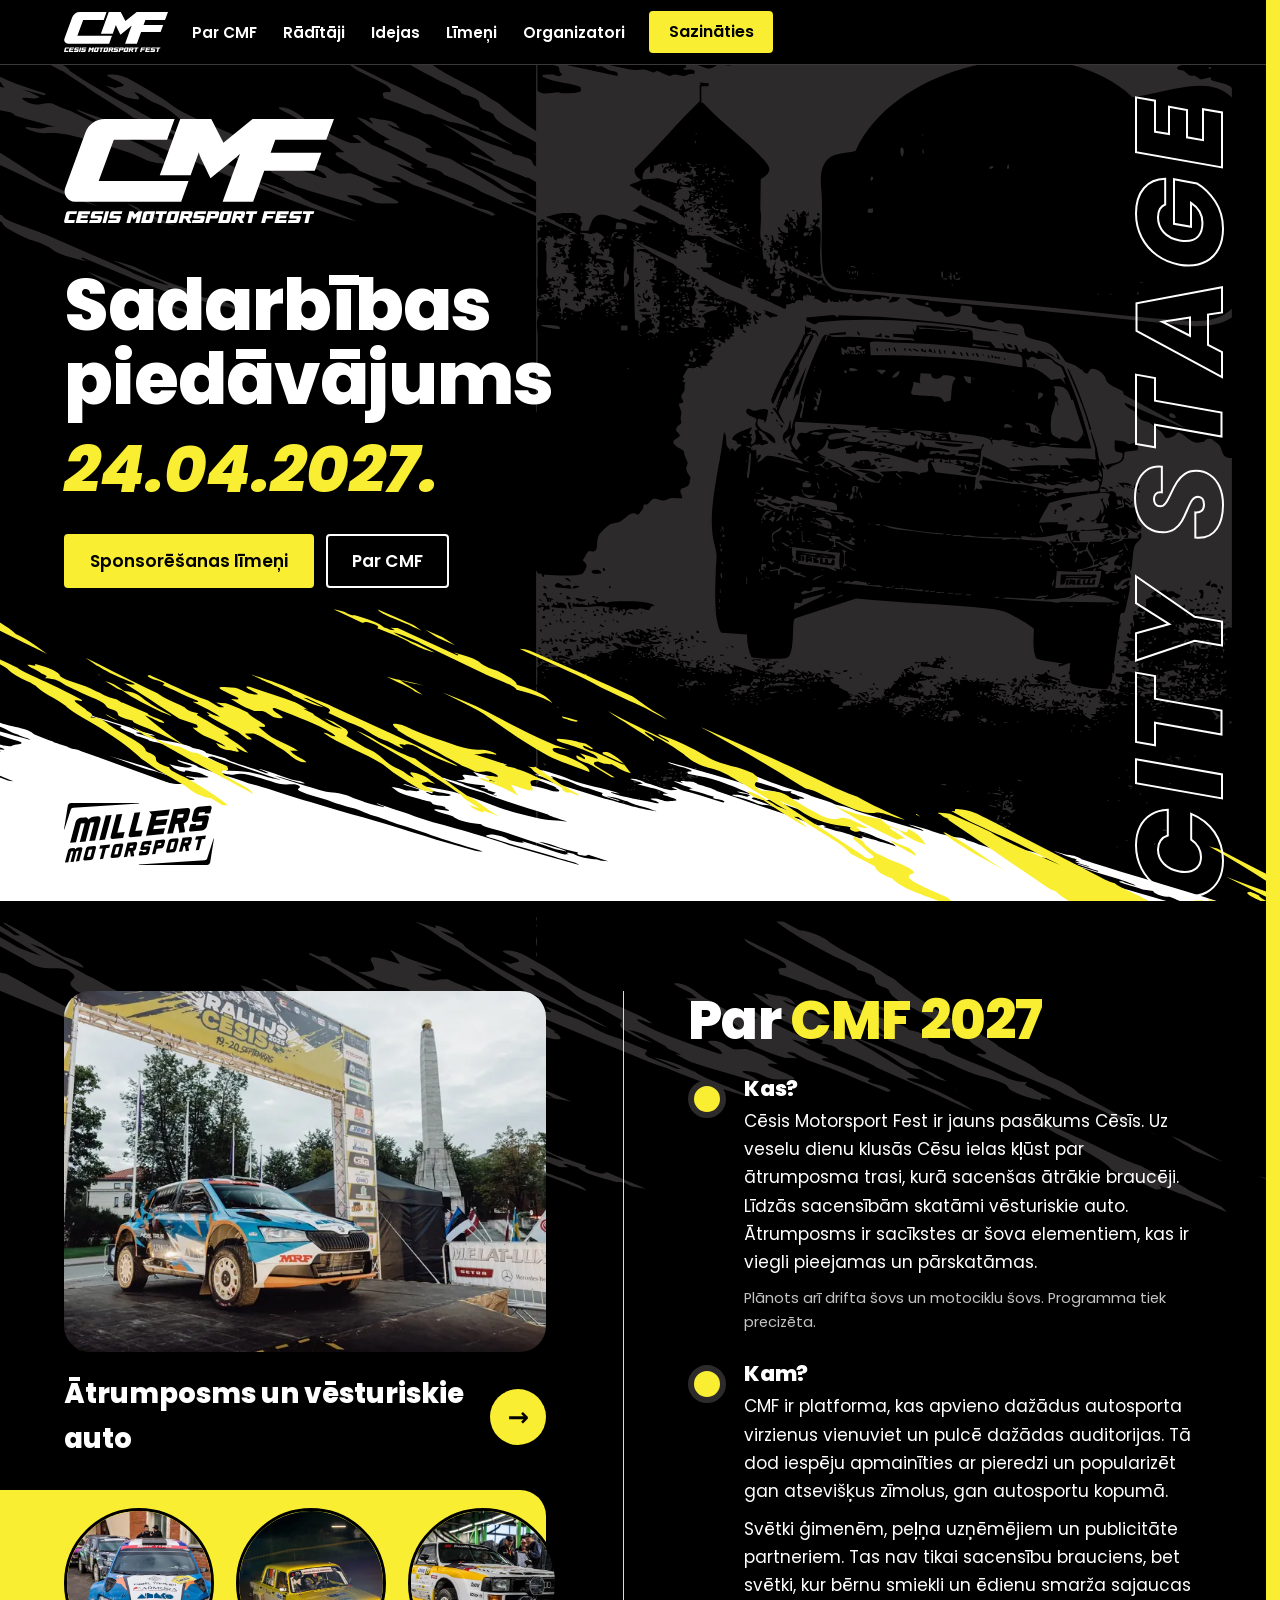
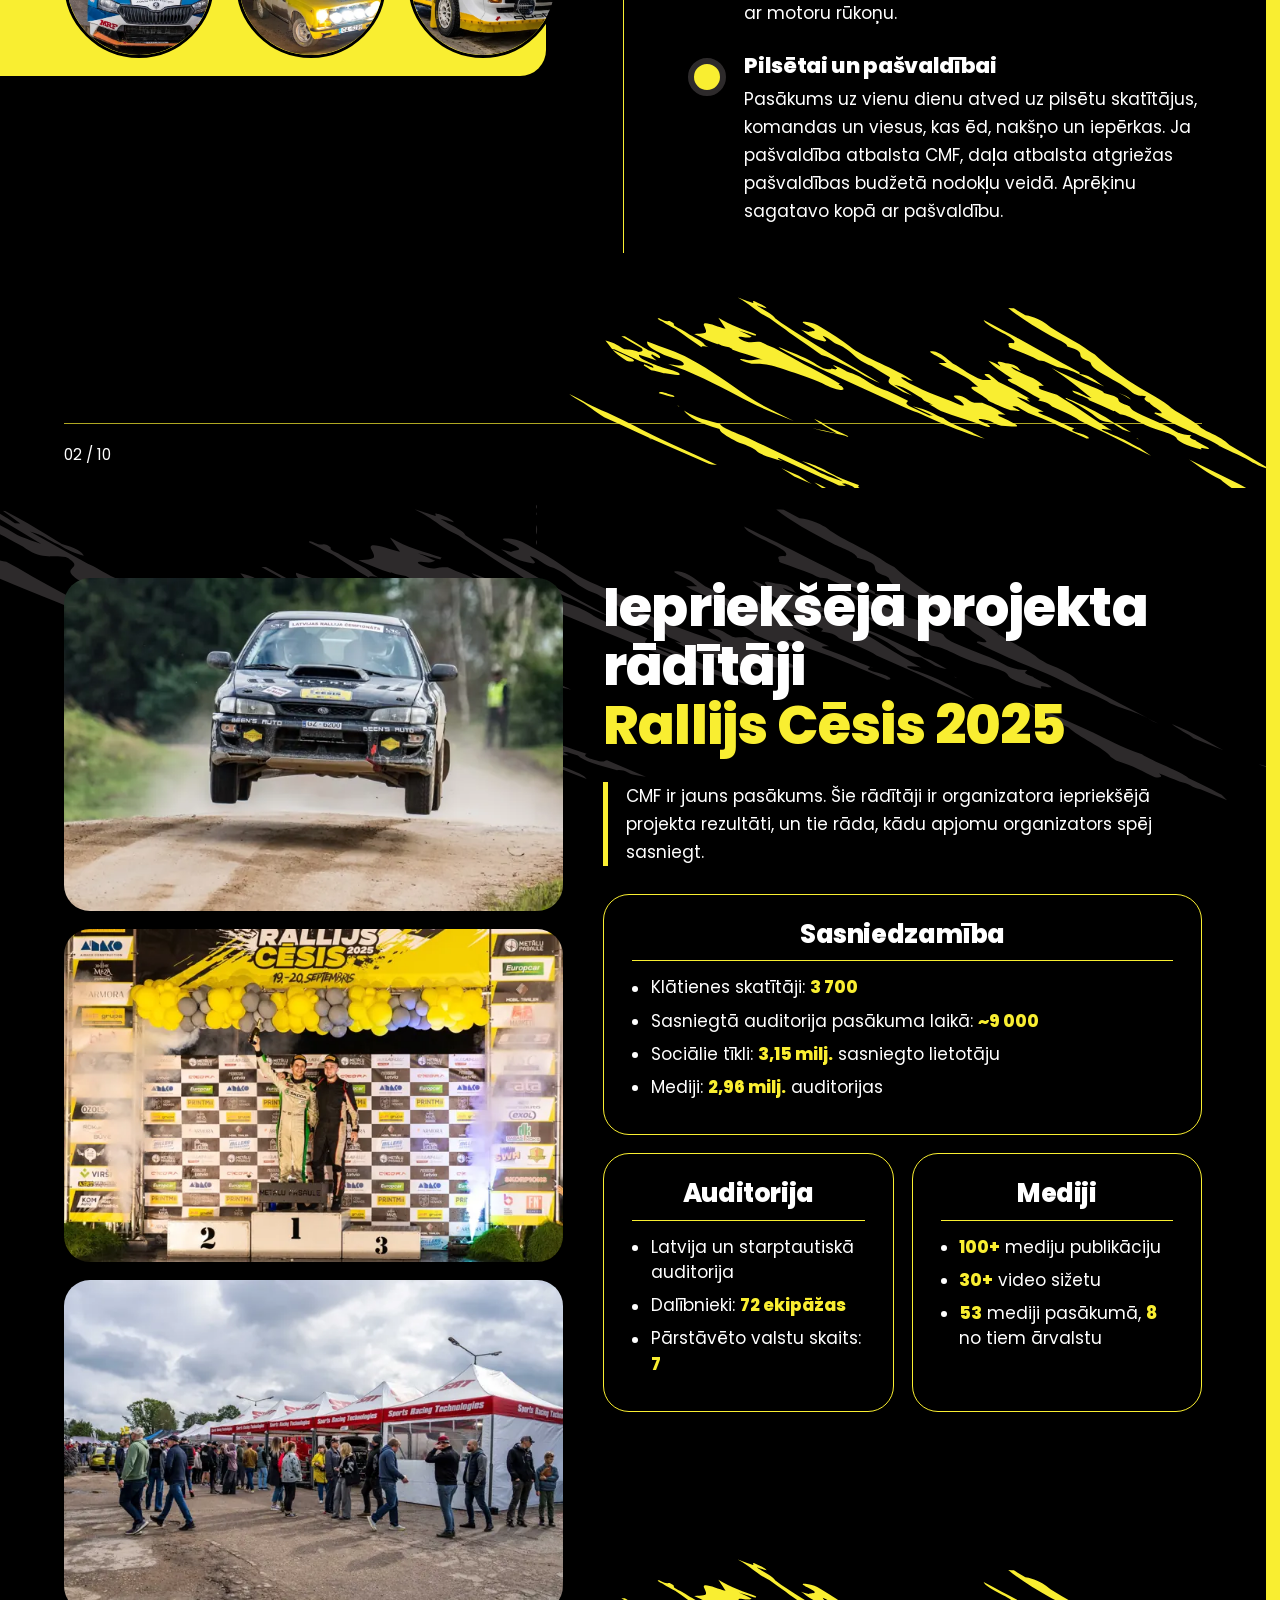
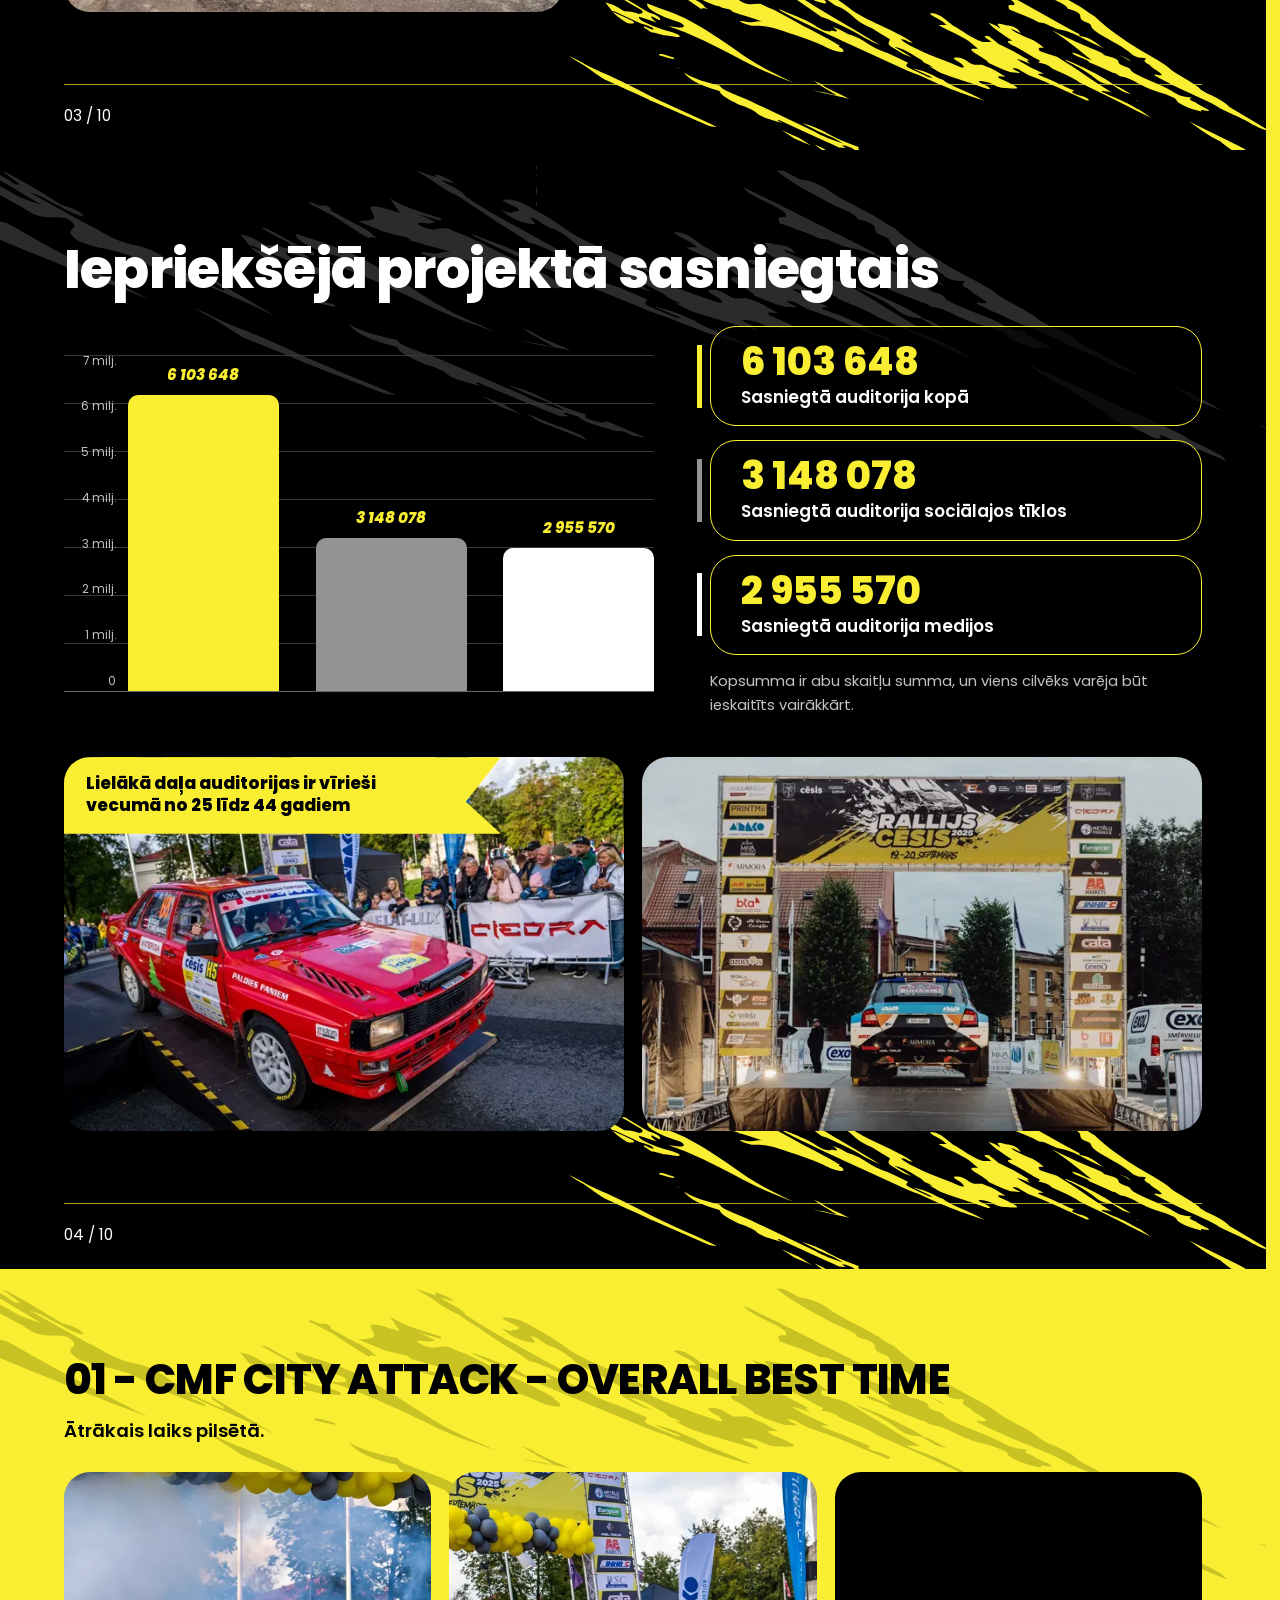
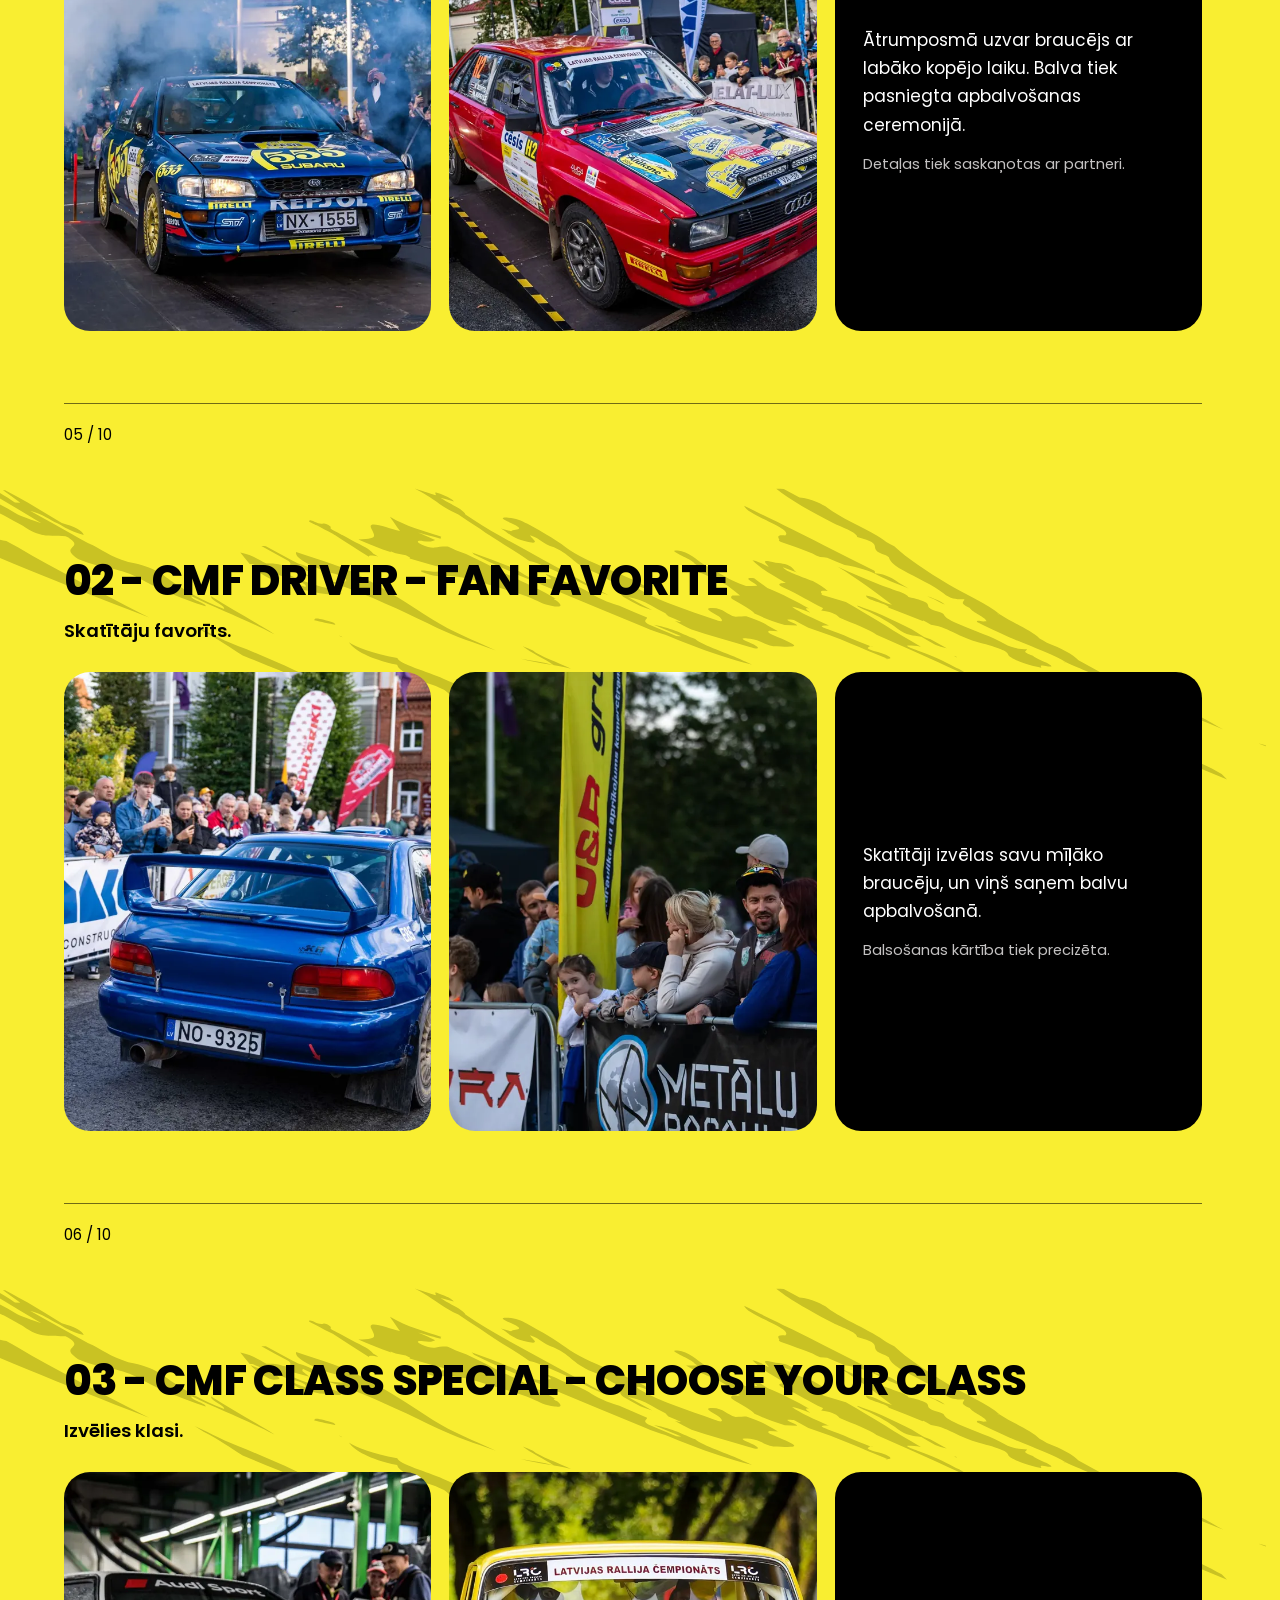
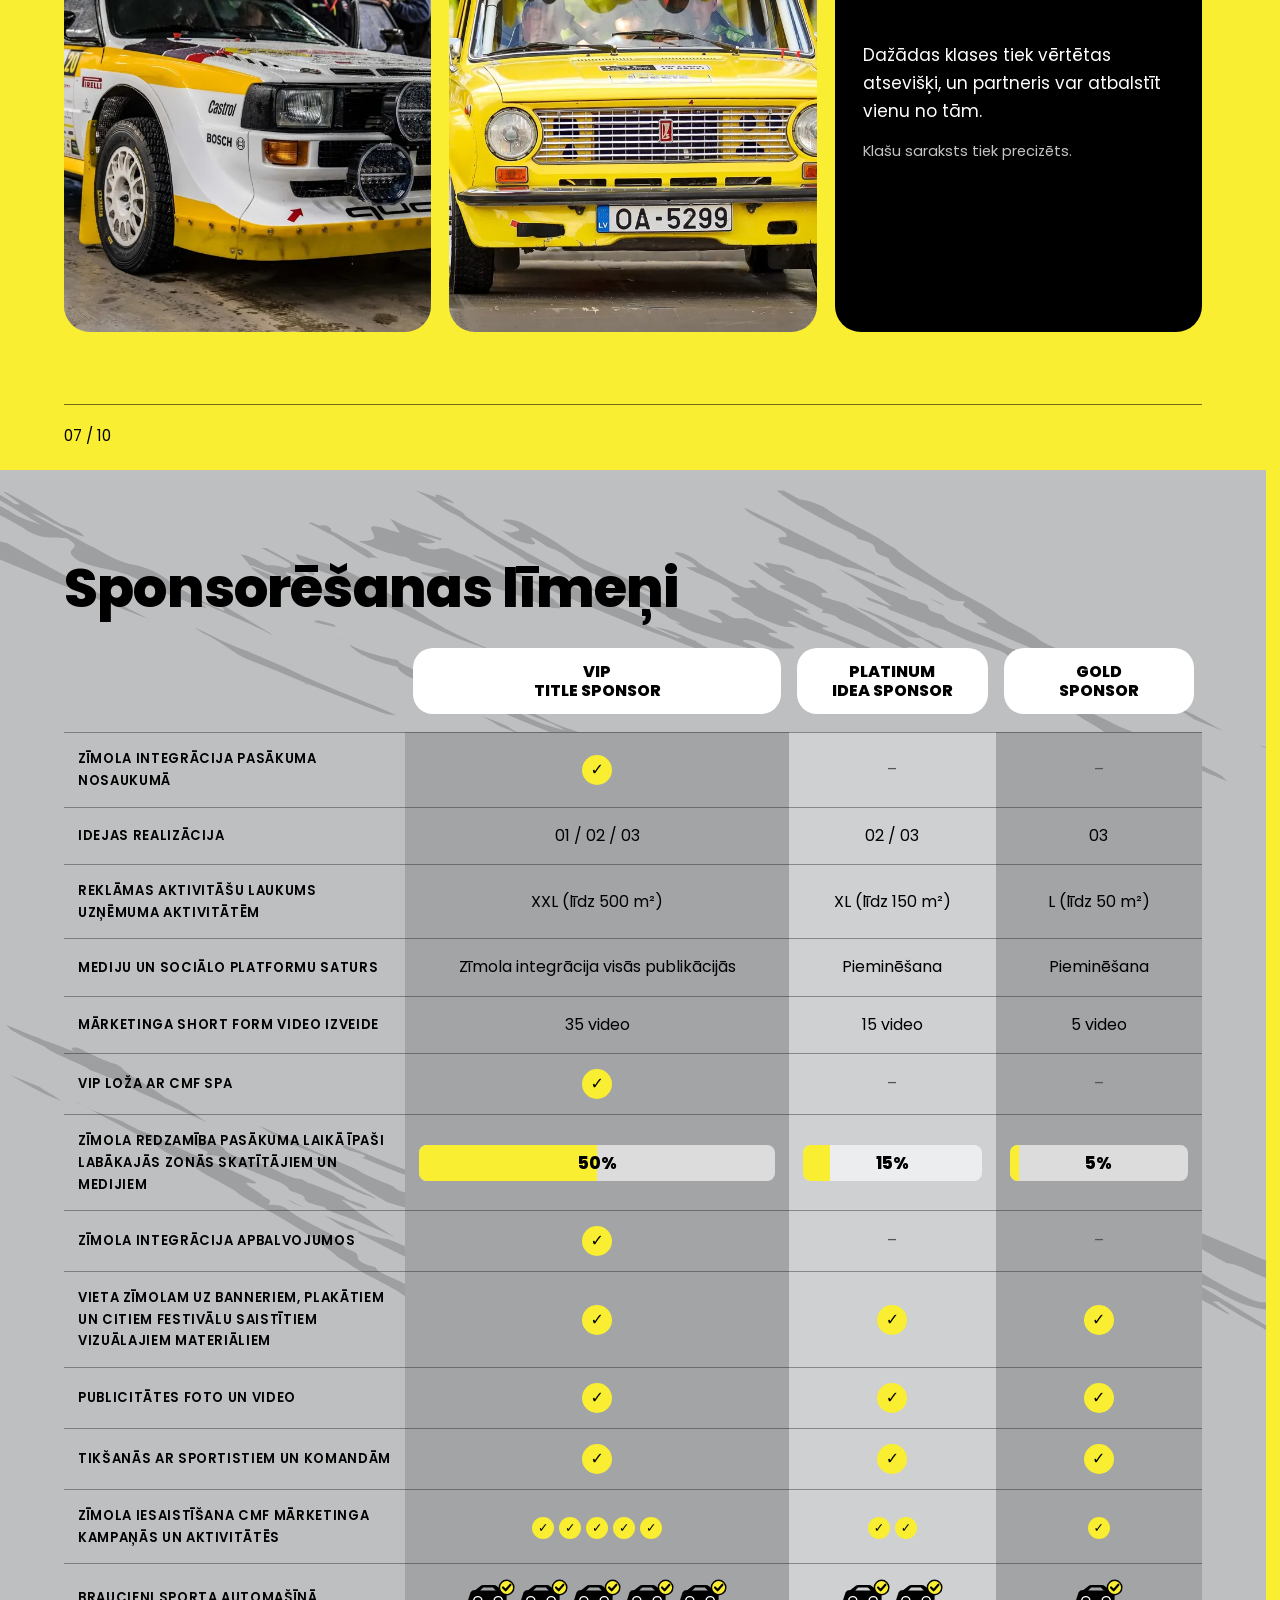
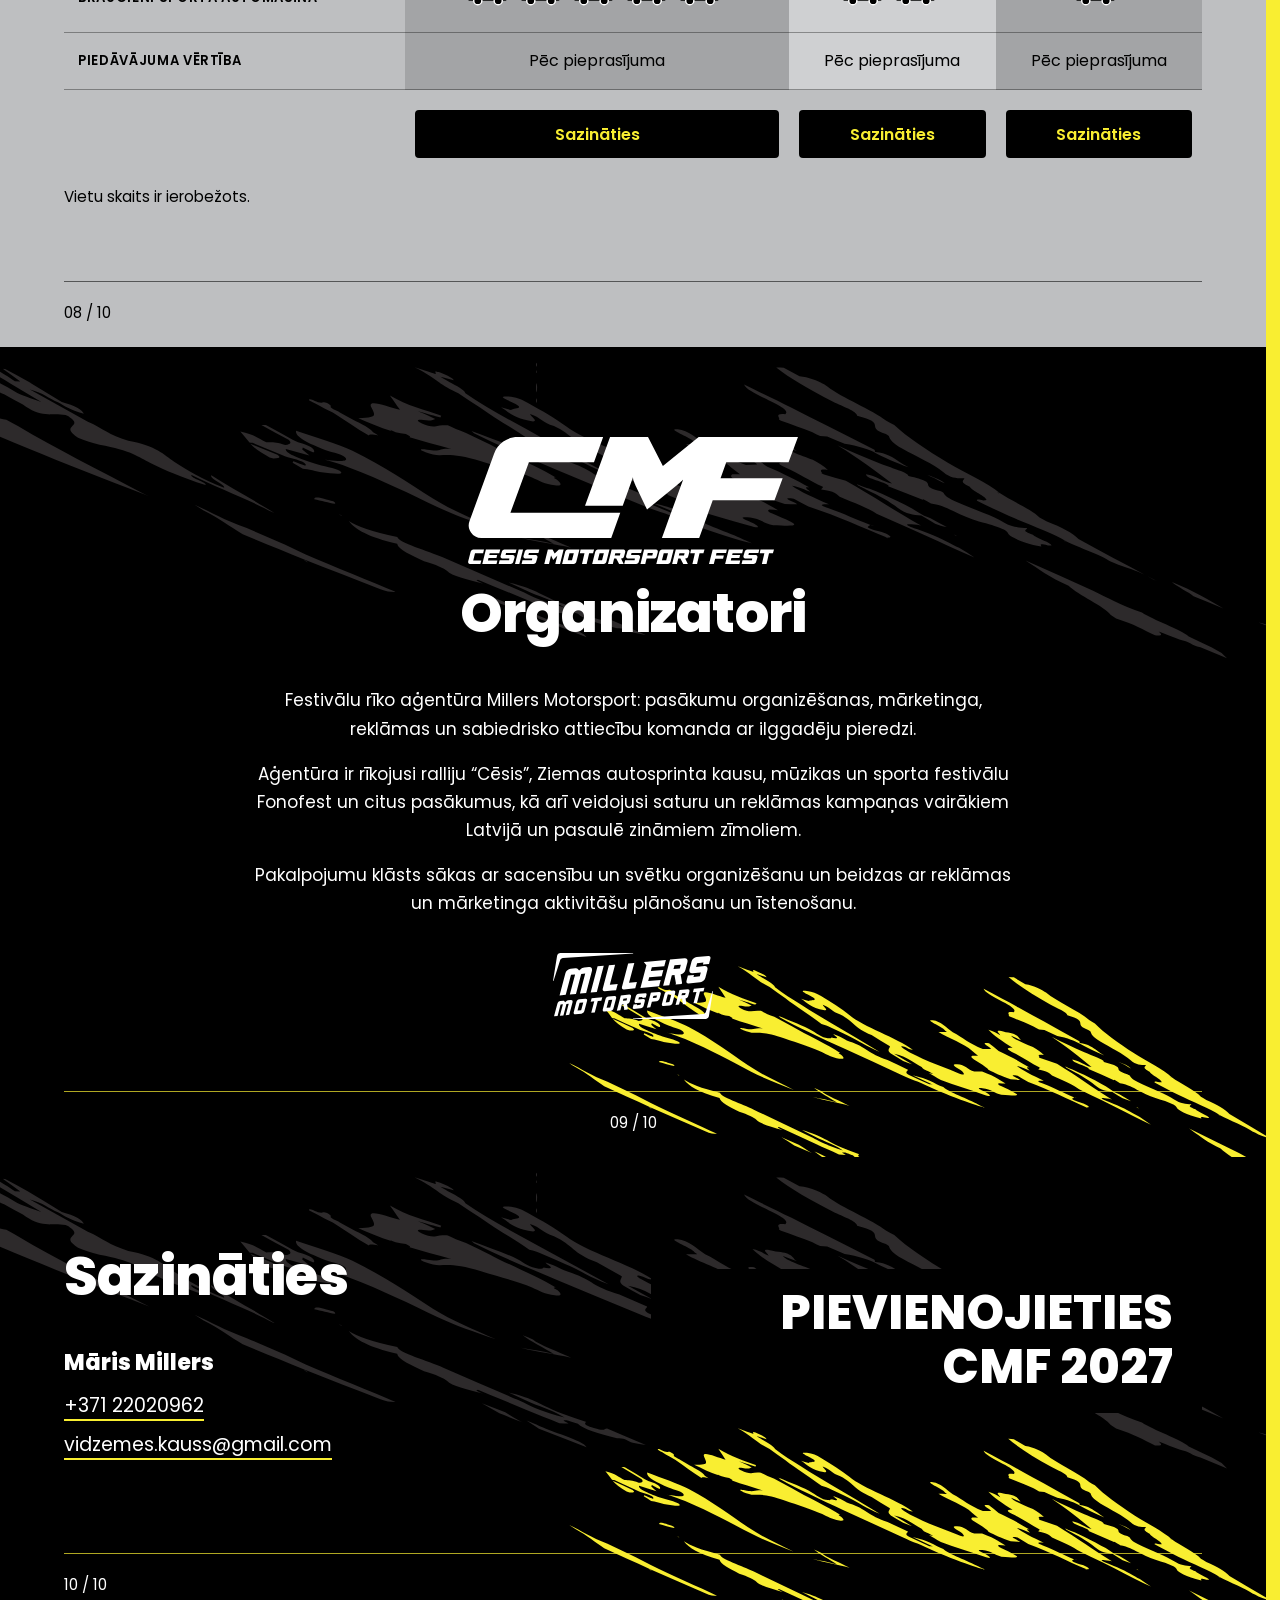
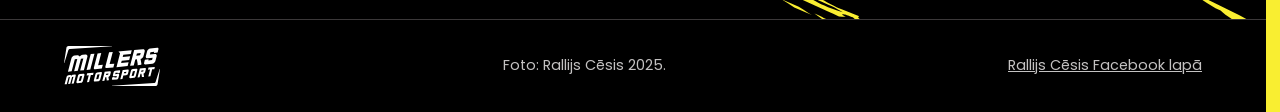
==== sponsori/index.html @ cd9c9c27 "Mobile: normal cover height, next-section arrows" ====
<!doctype html>
<html lang="lv">
<head>
<meta charset="utf-8">
<meta name="viewport" content="width=device-width,initial-scale=1">
<title>Cēsis Motorsport Fest: sadarbības piedāvājums</title>
<meta name="description" content="Cēsis Motorsport Fest ir jauns motorsporta pasākums Cēsu ielās 2027. gada 24. aprīlī. Sadarbības iespējas, idejas un sponsorēšanas līmeņi.">
<meta property="og:title" content="Cēsis Motorsport Fest: sadarbības piedāvājums">
<meta property="og:description" content="Jauns pilsētas ātrumposms Cēsīs, 24.04.2027.">
<meta property="og:image" content="img/og.jpg">
<meta property="og:locale" content="lv_LV">
<meta name="theme-color" content="#000000">
<link rel="icon" href="../assets/cmf-logo.svg" type="image/svg+xml">
<link rel="preload" href="../assets/fonts/poppins-800i.woff2" as="font" type="font/woff2" crossorigin>
<link rel="stylesheet" href="style.css">
</head>
<body>
<svg width="0" height="0" style="position:absolute" aria-hidden="true" focusable="false"><symbol id="car" viewBox="0 0 40 24"><path fill="currentColor" fill-rule="evenodd" d="M1 17 L3 11 Q4 9 7 9 L11 6 Q12 5 14 5 H22 Q24 5 25 6 L29 9 Q32 9 33 12 L33 17 Q33 18 32 18 H2 Q1 18 1 17 Z M13.5 7 H21.5 L24 9.5 H11 Z"/><circle cx="9" cy="18" r="3.4" fill="currentColor" stroke="#fff" stroke-width="1.2"/><circle cx="26" cy="18" r="3.4" fill="currentColor" stroke="#fff" stroke-width="1.2"/><circle cx="33" cy="7" r="6" fill="#F9EE31" stroke="#000" stroke-width="1.2"/><path d="M30 7 l2.2 2.3 l4-4.6" fill="none" stroke="#000" stroke-width="1.8" stroke-linecap="round" stroke-linejoin="round"/></symbol></svg>
<a class="skip" href="#saturs">Uz saturu</a>

<header class="nav">
  <div class="nav-in">
    <a href="#" aria-label="Cēsis Motorsport Fest, uz sākumu"><img class="logo" src="../assets/cmf-logo.svg" width="104" height="40" alt="CMF Cēsis Motorsport Fest"></a>
    <nav aria-label="Sadaļas">
      <ul>
        <li><a href="#par-cmf">Par CMF</a></li>
        <li><a href="#raditaji">Rādītāji</a></li>
        <li><a href="#idejas">Idejas</a></li>
        <li><a href="#limeni">Līmeņi</a></li>
        <li><a href="#organizatori">Organizatori</a></li>
      </ul>
    </nav>
    <a class="btn btn-solid" href="#sazinaties">Sazināties</a>
  </div>
</header>

<main id="saturs">

<!-- 01 cover -->
<section class="cover">
  <div class="cover-art" aria-hidden="true"></div>
  <div class="cover-in">
    <img class="big-logo" src="../assets/cmf-logo.svg" width="340" height="131" alt="CMF Cēsis Motorsport Fest">
    <h1>Sadarbības<br>piedāvājums</h1>
    <p class="date">24.04.2027.</p>
    <div class="actions">
      <a class="btn btn-solid" href="#limeni">Sponsorēšanas līmeņi</a>
      <a class="btn btn-line" href="#par-cmf">Par CMF</a>
    </div>
  </div>
  <div class="cover-tag" aria-hidden="true">CITY STAGE</div>
  <a class="cue" href="#par-cmf" aria-label="Ritināt uz leju"><span aria-hidden="true">↓</span></a>
  <img class="cover-by" src="../assets/millers-logo-dark.svg" width="150" height="62" alt="Millers Motorsport">
</section>

<!-- 02 -->
<section class="slide" id="par-cmf">
  <div class="slide-in split">
    <div>
      <figure class="big-photo" style="margin:0"><img src="img/about-a-1200.webp" srcset="img/about-a-640.webp 640w, img/about-a-1200.webp 1200w" sizes="(min-width:960px) 480px, 100vw" width="1200" height="899" alt="Rallija auto uz starta rampas zem Rallijs Cēsis arkas, pa labi balts obelisks" loading="lazy"></figure>
      <p class="cap">Ātrumposms un vēsturiskie auto <span class="ring" aria-hidden="true">→</span></p>
      <div class="dots" aria-hidden="true">
        <img src="img/p613-640.webp" alt="" width="150" height="150" loading="lazy">
        <img src="img/p405-640.webp" alt="" width="150" height="150" loading="lazy">
        <img src="img/idea3-a-640.webp" alt="" width="150" height="150" loading="lazy">
      </div>
    </div>
    <div class="copy">
      <h2 class="title">Par <span class="y">CMF 2027</span></h2>
      <ul class="bul">
        <li>
          <h3>Kas?</h3>
          <p>Cēsis Motorsport Fest ir jauns pasākums Cēsīs. Uz veselu dienu klusās Cēsu ielas kļūst par ātrumposma trasi, kurā sacenšas ātrākie braucēji. Līdzās sacensībām skatāmi vēsturiskie auto. Ātrumposms ir sacīkstes ar šova elementiem, kas ir viegli pieejamas un pārskatāmas.</p>
          <p class="note">Plānots arī drifta šovs un motociklu šovs. Programma tiek precizēta.</p>
        </li>
        <li>
          <h3>Kam?</h3>
          <p>CMF ir platforma, kas apvieno dažādus autosporta virzienus vienuviet un pulcē dažādas auditorijas. Tā dod iespēju apmainīties ar pieredzi un popularizēt gan atsevišķus zīmolus, gan autosportu kopumā.</p>
          <p>Svētki ģimenēm, peļņa uzņēmējiem un publicitāte partneriem. Tas nav tikai sacensību brauciens, bet svētki, kur bērnu smiekli un ēdienu smarža sajaucas ar motoru rūkoņu.</p>
        </li>
        <li>
          <h3>Pilsētai un pašvaldībai</h3>
          <p>Pasākums uz vienu dienu atved uz pilsētu skatītājus, komandas un viesus, kas ēd, nakšņo un iepērkas. Ja pašvaldība atbalsta CMF, daļa atbalsta atgriežas pašvaldības budžetā nodokļu veidā. Aprēķinu sagatavo kopā ar pašvaldību.</p>
        </li>
      </ul>
    </div>
  </div>
  <div class="slide-foot">02 / 10</div>
  <a class="next" href="#raditaji" aria-label="Uz nākamo sadaļu"><span aria-hidden="true">↓</span></a>
</section>

<!-- 03 -->
<section class="slide" id="raditaji">
  <div class="slide-in cols3">
    <div class="photos">
      <img src="img/reach-b-1200.webp" srcset="img/reach-b-640.webp 640w, img/reach-b-1200.webp 1200w" sizes="(min-width:960px) 460px, 100vw" width="1200" height="800" alt="Rallija auto lido pāri kalniņam, uz nogāzes sēž skatītāji" loading="lazy">
      <img src="img/p800-1200.webp" srcset="img/p800-640.webp 640w, img/p800-1200.webp 1200w" sizes="(min-width:960px) 460px, 100vw" width="1200" height="800" alt="Apbalvošana Cēsu laukumā: uzvarētāji uz pjedestāla" loading="lazy">
      <img src="img/org-1200.webp" srcset="img/org-640.webp 640w, img/org-1200.webp 1200w" sizes="(min-width:960px) 460px, 100vw" width="1200" height="800" alt="Servisa parks Cēsu pilsētā: komandu telts un cilvēki starp sacensību auto" loading="lazy">
    </div>
    <div>
      <h2 class="title head-r">Iepriekšējā projekta rādītāji<br><span class="y">Rallijs Cēsis 2025</span></h2>
      <p class="lead-in">CMF ir jauns pasākums. Šie rādītāji ir organizatora iepriekšējā projekta rezultāti, un tie rāda, kādu apjomu organizators spēj sasniegt.</p>
      <div class="boxes">
        <div class="box wide">
          <h3>Sasniedzamība</h3>
          <ul>
            <li>Klātienes skatītāji: <b>3 700</b></li>
            <li>Sasniegtā auditorija pasākuma laikā: <b>~9 000</b></li>
            <li>Sociālie tīkli: <b>3,15 milj.</b> sasniegto lietotāju</li>
            <li>Mediji: <b>2,96 milj.</b> auditorijas</li>
          </ul>
        </div>
        <div class="box">
          <h3>Auditorija</h3>
          <ul>
            <li>Latvija un starptautiskā auditorija</li>
            <li>Dalībnieki: <b>72 ekipāžas</b></li>
            <li>Pārstāvēto valstu skaits: <b>7</b></li>
          </ul>
        </div>
        <div class="box">
          <h3>Mediji</h3>
          <ul>
            <li><b>100+</b> mediju publikāciju</li>
            <li><b>30+</b> video sižetu</li>
            <li><b>53</b> mediji pasākumā, <b>8</b> no tiem ārvalstu</li>
          </ul>
        </div>
      </div>
    </div>
  </div>
  <div class="slide-foot">03 / 10</div>
  <a class="next" href="#auditorija" aria-label="Uz nākamo sadaļu"><span aria-hidden="true">↓</span></a>
</section>

<!-- 05 -->
<section class="slide" id="auditorija">
  <div class="slide-in">
    <h2 class="title">Iepriekšējā projektā sasniegtais</h2>
    <div class="chart-wrap">
      <div class="chart" role="img" aria-label="Stabiņu diagramma: kopā 6 103 648, sociālajos tīklos 3 148 078, medijos 2 955 570">
        <div class="ax" aria-hidden="true"><span>0</span><span>1 milj.</span><span>2 milj.</span><span>3 milj.</span><span>4 milj.</span><span>5 milj.</span><span>6 milj.</span><span>7 milj.</span></div>
        <div class="col t" style="height:87.2%"><b>6 103 648</b></div>
        <div class="col s" style="height:45%"><b>3 148 078</b></div>
        <div class="col m" style="height:42.2%"><b>2 955 570</b></div>
      </div>
      <div class="legend">
        <div class="stat" style="--bar:var(--yellow)"><strong>6 103 648</strong><span>Sasniegtā auditorija kopā</span></div>
        <div class="stat" style="--bar:#939393"><strong>3 148 078</strong><span>Sasniegtā auditorija sociālajos tīklos</span></div>
        <div class="stat" style="--bar:var(--white)"><strong>2 955 570</strong><span>Sasniegtā auditorija medijos</span></div>
        <p class="note" style="margin:0">Kopsumma ir abu skaitļu summa, un viens cilvēks varēja būt ieskaitīts vairākkārt.</p>
      </div>
    </div>
    <div class="bottom-photos">
      <figure class="pic" style="margin:0"><img src="img/idea2-a-1200.webp" srcset="img/idea2-a-640.webp 640w, img/idea2-a-1200.webp 1200w" sizes="(min-width:760px) 560px, 100vw" width="1200" height="800" alt="Sarkans Audi uz rampas, aiz barjeras skatītāji" loading="lazy"><figcaption class="splash">Lielākā daļa auditorijas ir vīrieši vecumā no 25 līdz 44 gadiem</figcaption></figure>
      <figure class="pic" style="margin:0"><img src="img/p185-1200.webp" srcset="img/p185-640.webp 640w, img/p185-1200.webp 1200w" sizes="(min-width:760px) 560px, 100vw" width="1200" height="800" alt="Rallija auto uz starta rampas zem Rallijs Cēsis arkas" loading="lazy"></figure>
    </div>
  </div>
  <div class="slide-foot">04 / 10</div>
  <a class="next" href="#idejas" aria-label="Uz nākamo sadaļu"><span aria-hidden="true">↓</span></a>
</section>

<!-- 06-08 ideas -->
<section class="slide ylw light" id="idejas">
  <div class="slide-in">
    <h2 class="ytitle">01 - CMF City Attack - Overall best time</h2>
    <p class="ysub">Ātrākais laiks pilsētā.</p>
    <div class="igrid">
      <figure class="pic" style="margin:0"><img src="img/idea1-a-1200.webp" alt="Zils Subaru uz starta rampas dūmu mākonī" width="1200" height="800" loading="lazy"></figure>
      <figure class="pic" style="margin:0"><img src="img/p322-1200.webp" alt="Sarkans Audi rallija auto uz starta rampas, ap to dūmi" width="1200" height="800" loading="lazy"></figure>
      <div class="itext">
        <p>Ātrumposmā uzvar braucējs ar labāko kopējo laiku. Balva tiek pasniegta apbalvošanas ceremonijā.</p>
        <p class="note">Detaļas tiek saskaņotas ar partneri.</p>
      </div>
    </div>
  </div>
  <div class="slide-foot">05 / 10</div>
  <a class="next" href="#driver" aria-label="Uz nākamo sadaļu"><span aria-hidden="true">↓</span></a>
</section>

<section class="slide ylw light" id="driver">
  <div class="slide-in">
    <h2 class="ytitle">02 - CMF Driver - Fan favorite</h2>
    <p class="ysub">Skatītāju favorīts.</p>
    <div class="igrid">
      <figure class="pic" style="margin:0"><img src="img/idea2-b-1200.webp" alt="Zils Subaru no aizmugures, aiz barjeras skatītāji" width="1200" height="800" loading="lazy"></figure>
      <figure class="pic" style="margin:0"><img src="img/p725-1200.webp" alt="Skatītāji pie barjeras Cēsu centrā" width="1200" height="800" loading="lazy"></figure>
      <div class="itext">
        <p>Skatītāji izvēlas savu mīļāko braucēju, un viņš saņem balvu apbalvošanā.</p>
        <p class="note">Balsošanas kārtība tiek precizēta.</p>
      </div>
    </div>
  </div>
  <div class="slide-foot">06 / 10</div>
  <a class="next" href="#klase" aria-label="Uz nākamo sadaļu"><span aria-hidden="true">↓</span></a>
</section>

<section class="slide ylw light" id="klase">
  <div class="slide-in">
    <h2 class="ytitle">03 - CMF Class Special - Choose your class</h2>
    <p class="ysub">Izvēlies klasi.</p>
    <div class="igrid">
      <figure class="pic" style="margin:0"><img src="img/idea3-a-1200.webp" alt="Audi quattro rallija auto servisa zonā" width="1200" height="800" loading="lazy"></figure>
      <figure class="pic" style="margin:0"><img src="img/idea3-b-1200.webp" alt="Dzeltens vēsturisks Lada rallija auto, ap to skatītāji" width="1200" height="800" loading="lazy"></figure>
      <div class="itext">
        <p>Dažādas klases tiek vērtētas atsevišķi, un partneris var atbalstīt vienu no tām.</p>
        <p class="note">Klašu saraksts tiek precizēts.</p>
      </div>
    </div>
  </div>
  <div class="slide-foot">07 / 10</div>
  <a class="next" href="#limeni" aria-label="Uz nākamo sadaļu"><span aria-hidden="true">↓</span></a>
</section>

<!-- 09 tiers -->
<section class="slide grey light" id="limeni">
  <div class="slide-in">
    <h2 class="title">Sponsorēšanas līmeņi</h2>
    <div class="tier-slider" role="region" aria-roledescription="karuselis" aria-label="Sponsorēšanas līmeņi">
      <div class="tctl">
        <button type="button" class="tprev" aria-label="Iepriekšējais līmenis">←</button>
        <div class="tdots"><button type="button" aria-label="VIP"></button><button type="button" aria-label="Platinum"></button><button type="button" aria-label="Gold"></button></div>
        <button type="button" class="tnext" aria-label="Nākamais līmenis">→</button>
      </div>
      <div class="tt" tabindex="0">
      <article class="tcard" aria-label="VIP Title sponsor"><h3 class="tier">VIP<small>Title sponsor</small></h3><dl><div class="trow"><dt>Zīmola integrācija pasākuma nosaukumā</dt><dd><span class="tick" aria-hidden="true">✓</span><span class="sr">Ir</span></dd></div><div class="trow"><dt>Idejas realizācija</dt><dd>01 / 02 / 03</dd></div><div class="trow"><dt>Reklāmas aktivitāšu laukums uzņēmuma aktivitātēm</dt><dd>XXL (līdz 500 m²)</dd></div><div class="trow"><dt>Mediju un sociālo platformu saturs</dt><dd>Zīmola integrācija visās publikācijās</dd></div><div class="trow"><dt>Mārketinga short form video izveide</dt><dd>35 video</dd></div><div class="trow"><dt>VIP loža ar CMF SPA</dt><dd><span class="tick" aria-hidden="true">✓</span><span class="sr">Ir</span></dd></div><div class="trow"><dt>Zīmola redzamība pasākuma laikā īpaši labākajās zonās skatītājiem un medijiem</dt><dd><span class="bar"><i style="width:50%"></i><span>50%</span></span></dd></div><div class="trow"><dt>Zīmola integrācija apbalvojumos</dt><dd><span class="tick" aria-hidden="true">✓</span><span class="sr">Ir</span></dd></div><div class="trow"><dt>Vieta zīmolam uz banneriem, plakātiem un citiem festivālu saistītiem vizuālajiem materiāliem</dt><dd><span class="tick" aria-hidden="true">✓</span><span class="sr">Ir</span></dd></div><div class="trow"><dt>Publicitātes foto un video</dt><dd><span class="tick" aria-hidden="true">✓</span><span class="sr">Ir</span></dd></div><div class="trow"><dt>Tikšanās ar sportistiem un komandām</dt><dd><span class="tick" aria-hidden="true">✓</span><span class="sr">Ir</span></dd></div><div class="trow"><dt>Zīmola iesaistīšana CMF mārketinga kampaņās un aktivitātēs</dt><dd><span class="ticks" role="img" aria-label="5"><span class="tick sm" aria-hidden="true">✓</span><span class="tick sm" aria-hidden="true">✓</span><span class="tick sm" aria-hidden="true">✓</span><span class="tick sm" aria-hidden="true">✓</span><span class="tick sm" aria-hidden="true">✓</span></span></dd></div><div class="trow"><dt>Braucieni sporta automašīnā</dt><dd><span class="cars" role="img" aria-label="5"><svg class="car" aria-hidden="true" focusable="false"><use href="#car"/></svg><svg class="car" aria-hidden="true" focusable="false"><use href="#car"/></svg><svg class="car" aria-hidden="true" focusable="false"><use href="#car"/></svg><svg class="car" aria-hidden="true" focusable="false"><use href="#car"/></svg><svg class="car" aria-hidden="true" focusable="false"><use href="#car"/></svg></span></dd></div><div class="trow"><dt>Piedāvājuma vērtība</dt><dd>Pēc pieprasījuma</dd></div></dl><a class="btn btn-dark" href="mailto:vidzemes.kauss@gmail.com?subject=CMF%20-%20piedāvājums%20-%20VIP" aria-label="Sazināties: VIP">Sazināties</a></article><article class="tcard" aria-label="Platinum Idea sponsor"><h3 class="tier">Platinum<small>Idea sponsor</small></h3><dl><div class="trow"><dt>Zīmola integrācija pasākuma nosaukumā</dt><dd><span class="none" aria-hidden="true">–</span><span class="sr">Nav</span></dd></div><div class="trow"><dt>Idejas realizācija</dt><dd>02 / 03</dd></div><div class="trow"><dt>Reklāmas aktivitāšu laukums uzņēmuma aktivitātēm</dt><dd>XL (līdz 150 m²)</dd></div><div class="trow"><dt>Mediju un sociālo platformu saturs</dt><dd>Pieminēšana</dd></div><div class="trow"><dt>Mārketinga short form video izveide</dt><dd>15 video</dd></div><div class="trow"><dt>VIP loža ar CMF SPA</dt><dd><span class="none" aria-hidden="true">–</span><span class="sr">Nav</span></dd></div><div class="trow"><dt>Zīmola redzamība pasākuma laikā īpaši labākajās zonās skatītājiem un medijiem</dt><dd><span class="bar"><i style="width:15%"></i><span>15%</span></span></dd></div><div class="trow"><dt>Zīmola integrācija apbalvojumos</dt><dd><span class="none" aria-hidden="true">–</span><span class="sr">Nav</span></dd></div><div class="trow"><dt>Vieta zīmolam uz banneriem, plakātiem un citiem festivālu saistītiem vizuālajiem materiāliem</dt><dd><span class="tick" aria-hidden="true">✓</span><span class="sr">Ir</span></dd></div><div class="trow"><dt>Publicitātes foto un video</dt><dd><span class="tick" aria-hidden="true">✓</span><span class="sr">Ir</span></dd></div><div class="trow"><dt>Tikšanās ar sportistiem un komandām</dt><dd><span class="tick" aria-hidden="true">✓</span><span class="sr">Ir</span></dd></div><div class="trow"><dt>Zīmola iesaistīšana CMF mārketinga kampaņās un aktivitātēs</dt><dd><span class="ticks" role="img" aria-label="2"><span class="tick sm" aria-hidden="true">✓</span><span class="tick sm" aria-hidden="true">✓</span></span></dd></div><div class="trow"><dt>Braucieni sporta automašīnā</dt><dd><span class="cars" role="img" aria-label="2"><svg class="car" aria-hidden="true" focusable="false"><use href="#car"/></svg><svg class="car" aria-hidden="true" focusable="false"><use href="#car"/></svg></span></dd></div><div class="trow"><dt>Piedāvājuma vērtība</dt><dd>Pēc pieprasījuma</dd></div></dl><a class="btn btn-dark" href="mailto:vidzemes.kauss@gmail.com?subject=CMF%20-%20piedāvājums%20-%20Platinum" aria-label="Sazināties: Platinum">Sazināties</a></article><article class="tcard" aria-label="Gold Sponsor"><h3 class="tier">Gold<small>Sponsor</small></h3><dl><div class="trow"><dt>Zīmola integrācija pasākuma nosaukumā</dt><dd><span class="none" aria-hidden="true">–</span><span class="sr">Nav</span></dd></div><div class="trow"><dt>Idejas realizācija</dt><dd>03</dd></div><div class="trow"><dt>Reklāmas aktivitāšu laukums uzņēmuma aktivitātēm</dt><dd>L (līdz 50 m²)</dd></div><div class="trow"><dt>Mediju un sociālo platformu saturs</dt><dd>Pieminēšana</dd></div><div class="trow"><dt>Mārketinga short form video izveide</dt><dd>5 video</dd></div><div class="trow"><dt>VIP loža ar CMF SPA</dt><dd><span class="none" aria-hidden="true">–</span><span class="sr">Nav</span></dd></div><div class="trow"><dt>Zīmola redzamība pasākuma laikā īpaši labākajās zonās skatītājiem un medijiem</dt><dd><span class="bar"><i style="width:5%"></i><span>5%</span></span></dd></div><div class="trow"><dt>Zīmola integrācija apbalvojumos</dt><dd><span class="none" aria-hidden="true">–</span><span class="sr">Nav</span></dd></div><div class="trow"><dt>Vieta zīmolam uz banneriem, plakātiem un citiem festivālu saistītiem vizuālajiem materiāliem</dt><dd><span class="tick" aria-hidden="true">✓</span><span class="sr">Ir</span></dd></div><div class="trow"><dt>Publicitātes foto un video</dt><dd><span class="tick" aria-hidden="true">✓</span><span class="sr">Ir</span></dd></div><div class="trow"><dt>Tikšanās ar sportistiem un komandām</dt><dd><span class="tick" aria-hidden="true">✓</span><span class="sr">Ir</span></dd></div><div class="trow"><dt>Zīmola iesaistīšana CMF mārketinga kampaņās un aktivitātēs</dt><dd><span class="ticks" role="img" aria-label="1"><span class="tick sm" aria-hidden="true">✓</span></span></dd></div><div class="trow"><dt>Braucieni sporta automašīnā</dt><dd><span class="cars" role="img" aria-label="1"><svg class="car" aria-hidden="true" focusable="false"><use href="#car"/></svg></span></dd></div><div class="trow"><dt>Piedāvājuma vērtība</dt><dd>Pēc pieprasījuma</dd></div></dl><a class="btn btn-dark" href="mailto:vidzemes.kauss@gmail.com?subject=CMF%20-%20piedāvājums%20-%20Gold" aria-label="Sazināties: Gold">Sazināties</a></article>
      </div>
    </div>
    <table>
      <caption class="sr">Sponsorēšanas līmeņu salīdzinājums</caption>
      <thead>
        <tr>
          <th scope="col"><span class="sr">Ko saņem</span></th>
          <th scope="col"><span class="tier">VIP<small>Title sponsor</small></span></th>
          <th scope="col"><span class="tier">Platinum<small>Idea sponsor</small></span></th>
          <th scope="col"><span class="tier">Gold<small>Sponsor</small></span></th>
        </tr>
      </thead>
      <tbody>
        <tr><th scope="row">Zīmola integrācija pasākuma nosaukumā</th>
          <td class="c-vip" data-label="VIP"><span class="tick" aria-hidden="true">✓</span><span class="sr">Ir</span></td>
          <td class="c-plat" data-label="Platinum"><span class="none" aria-hidden="true">–</span><span class="sr">Nav</span></td>
          <td class="c-gold" data-label="Gold"><span class="none" aria-hidden="true">–</span><span class="sr">Nav</span></td></tr>
        <tr><th scope="row">Idejas realizācija</th>
          <td class="c-vip" data-label="VIP">01 / 02 / 03</td>
          <td class="c-plat" data-label="Platinum">02 / 03</td>
          <td class="c-gold" data-label="Gold">03</td></tr>
        <tr><th scope="row">Reklāmas aktivitāšu laukums uzņēmuma aktivitātēm</th>
          <td class="c-vip" data-label="VIP">XXL (līdz 500 m²)</td>
          <td class="c-plat" data-label="Platinum">XL (līdz 150 m²)</td>
          <td class="c-gold" data-label="Gold">L (līdz 50 m²)</td></tr>
        <tr><th scope="row">Mediju un sociālo platformu saturs</th>
          <td class="c-vip" data-label="VIP">Zīmola integrācija visās publikācijās</td>
          <td class="c-plat" data-label="Platinum">Pieminēšana</td>
          <td class="c-gold" data-label="Gold">Pieminēšana</td></tr>
        <tr><th scope="row">Mārketinga short form video izveide</th>
          <td class="c-vip" data-label="VIP">35 video</td>
          <td class="c-plat" data-label="Platinum">15 video</td>
          <td class="c-gold" data-label="Gold">5 video</td></tr>
        <tr><th scope="row">VIP loža ar CMF SPA</th>
          <td class="c-vip" data-label="VIP"><span class="tick" aria-hidden="true">✓</span><span class="sr">Ir</span></td>
          <td class="c-plat" data-label="Platinum"><span class="none" aria-hidden="true">–</span><span class="sr">Nav</span></td>
          <td class="c-gold" data-label="Gold"><span class="none" aria-hidden="true">–</span><span class="sr">Nav</span></td></tr>
        <tr><th scope="row">Zīmola redzamība pasākuma laikā īpaši labākajās zonās skatītājiem un medijiem</th>
          <td class="c-vip" data-label="VIP"><span class="bar"><i style="width:50%"></i><span>50%</span></span></td>
          <td class="c-plat" data-label="Platinum"><span class="bar"><i style="width:15%"></i><span>15%</span></span></td>
          <td class="c-gold" data-label="Gold"><span class="bar"><i style="width:5%"></i><span>5%</span></span></td></tr>
        <tr><th scope="row">Zīmola integrācija apbalvojumos</th>
          <td class="c-vip" data-label="VIP"><span class="tick" aria-hidden="true">✓</span><span class="sr">Ir</span></td>
          <td class="c-plat" data-label="Platinum"><span class="none" aria-hidden="true">–</span><span class="sr">Nav</span></td>
          <td class="c-gold" data-label="Gold"><span class="none" aria-hidden="true">–</span><span class="sr">Nav</span></td></tr>
        <tr><th scope="row">Vieta zīmolam uz banneriem, plakātiem un citiem festivālu saistītiem vizuālajiem materiāliem</th>
          <td class="c-vip" data-label="VIP"><span class="tick" aria-hidden="true">✓</span><span class="sr">Ir</span></td>
          <td class="c-plat" data-label="Platinum"><span class="tick" aria-hidden="true">✓</span><span class="sr">Ir</span></td>
          <td class="c-gold" data-label="Gold"><span class="tick" aria-hidden="true">✓</span><span class="sr">Ir</span></td></tr>
        <tr><th scope="row">Publicitātes foto un video</th>
          <td class="c-vip" data-label="VIP"><span class="tick" aria-hidden="true">✓</span><span class="sr">Ir</span></td>
          <td class="c-plat" data-label="Platinum"><span class="tick" aria-hidden="true">✓</span><span class="sr">Ir</span></td>
          <td class="c-gold" data-label="Gold"><span class="tick" aria-hidden="true">✓</span><span class="sr">Ir</span></td></tr>
        <tr><th scope="row">Tikšanās ar sportistiem un komandām</th>
          <td class="c-vip" data-label="VIP"><span class="tick" aria-hidden="true">✓</span><span class="sr">Ir</span></td>
          <td class="c-plat" data-label="Platinum"><span class="tick" aria-hidden="true">✓</span><span class="sr">Ir</span></td>
          <td class="c-gold" data-label="Gold"><span class="tick" aria-hidden="true">✓</span><span class="sr">Ir</span></td></tr>
        <tr><th scope="row">Zīmola iesaistīšana CMF mārketinga kampaņās un aktivitātēs</th>
          <td class="c-vip" data-label="VIP"><span class="ticks" role="img" aria-label="5"><span class="tick sm" aria-hidden="true">✓</span><span class="tick sm" aria-hidden="true">✓</span><span class="tick sm" aria-hidden="true">✓</span><span class="tick sm" aria-hidden="true">✓</span><span class="tick sm" aria-hidden="true">✓</span></span></td>
          <td class="c-plat" data-label="Platinum"><span class="ticks" role="img" aria-label="2"><span class="tick sm" aria-hidden="true">✓</span><span class="tick sm" aria-hidden="true">✓</span></span></td>
          <td class="c-gold" data-label="Gold"><span class="ticks" role="img" aria-label="1"><span class="tick sm" aria-hidden="true">✓</span></span></td></tr>
        <tr><th scope="row">Braucieni sporta automašīnā</th>
          <td class="c-vip" data-label="VIP"><span class="cars" role="img" aria-label="5"><svg class="car" aria-hidden="true" focusable="false"><use href="#car"/></svg><svg class="car" aria-hidden="true" focusable="false"><use href="#car"/></svg><svg class="car" aria-hidden="true" focusable="false"><use href="#car"/></svg><svg class="car" aria-hidden="true" focusable="false"><use href="#car"/></svg><svg class="car" aria-hidden="true" focusable="false"><use href="#car"/></svg></span></td>
          <td class="c-plat" data-label="Platinum"><span class="cars" role="img" aria-label="2"><svg class="car" aria-hidden="true" focusable="false"><use href="#car"/></svg><svg class="car" aria-hidden="true" focusable="false"><use href="#car"/></svg></span></td>
          <td class="c-gold" data-label="Gold"><span class="cars" role="img" aria-label="1"><svg class="car" aria-hidden="true" focusable="false"><use href="#car"/></svg></span></td></tr>
        <tr><th scope="row">Piedāvājuma vērtība</th>
          <td class="c-vip" data-label="VIP">Pēc pieprasījuma</td>
          <td class="c-plat" data-label="Platinum">Pēc pieprasījuma</td>
          <td class="c-gold" data-label="Gold">Pēc pieprasījuma</td></tr>
      </tbody>
      <tfoot>
        <tr><th scope="row"><span class="sr">Sazināties</span></th>
          <td><a class="btn btn-dark" href="mailto:vidzemes.kauss@gmail.com?subject=CMF%20-%20piedāvājums%20-%20VIP" aria-label="Sazināties: VIP">Sazināties</a></td>
          <td><a class="btn btn-dark" href="mailto:vidzemes.kauss@gmail.com?subject=CMF%20-%20piedāvājums%20-%20Platinum" aria-label="Sazināties: Platinum">Sazināties</a></td>
          <td><a class="btn btn-dark" href="mailto:vidzemes.kauss@gmail.com?subject=CMF%20-%20piedāvājums%20-%20Gold" aria-label="Sazināties: Gold">Sazināties</a></td></tr>
      </tfoot>
    </table>
    <div class="tnotes">
      <p>Vietu skaits ir ierobežots.</p>
    </div>
  </div>
  <div class="slide-foot">08 / 10</div>
  <a class="next" href="#organizatori" aria-label="Uz nākamo sadaļu"><span aria-hidden="true">↓</span></a>
</section>

<!-- 10 organisers -->
<section class="slide center" id="organizatori">
  <div class="slide-in">
    <img class="big-logo" src="../assets/cmf-logo.svg" width="330" height="127" alt="" loading="lazy">
    <h2 class="title">Organizatori</h2>
    <p>Festivālu rīko aģentūra Millers Motorsport: pasākumu organizēšanas, mārketinga, reklāmas un sabiedrisko attiecību komanda ar ilggadēju pieredzi.</p>
    <p>Aģentūra ir rīkojusi ralliju “Cēsis”, Ziemas autosprinta kausu, mūzikas un sporta festivālu Fonofest un citus pasākumus, kā arī veidojusi saturu un reklāmas kampaņas vairākiem Latvijā un pasaulē zināmiem zīmoliem.</p>
    <p>Pakalpojumu klāsts sākas ar sacensību un svētku organizēšanu un beidzas ar reklāmas un mārketinga aktivitāšu plānošanu un īstenošanu.</p>
    <img class="by" src="../assets/millers-logo.svg" width="160" height="66" alt="Millers Motorsport" loading="lazy">
  </div>
  <div class="slide-foot">09 / 10</div>
  <a class="next" href="#sazinaties" aria-label="Uz nākamo sadaļu"><span aria-hidden="true">↓</span></a>
</section>

<!-- 11 contact -->
<section class="slide" id="sazinaties">
  <div class="slide-in contact">
    <div>
      <h2 class="title">Sazināties</h2>
      <p class="who">Māris Millers</p>
      <ul class="clist">
        <li><a href="tel:+37122020962">+371 22020962</a></li>
        <li><a href="mailto:vidzemes.kauss@gmail.com?subject=CMF%20sponsor%C4%93%C5%A1ana">vidzemes.kauss@gmail.com</a></li>
      </ul>
    </div>
    <p class="join">Pievienojieties CMF 2027</p>
  </div>
  <div class="slide-foot">10 / 10</div>
</section>

</main>

<footer>
  <div class="in">
    <img src="../assets/millers-logo.svg" width="96" height="40" alt="Millers Motorsport" loading="lazy">
    <p>Foto: Rallijs Cēsis 2025.</p>
    <p><a href="https://www.facebook.com/RallyCesis/" rel="noopener">Rallijs Cēsis Facebook lapā</a></p>
  </div>
</footer>
<script src="slider.js"></script>
</body>
</html>
---- sponsori/style.css ----
@font-face{font-family:Poppins;font-weight:400;font-style:normal;font-display:swap;src:url(../assets/fonts/poppins-400.woff2) format("woff2")}
@font-face{font-family:Poppins;font-weight:600;font-style:normal;font-display:swap;src:url(../assets/fonts/poppins-600.woff2) format("woff2")}
@font-face{font-family:Poppins;font-weight:800;font-style:normal;font-display:swap;src:url(../assets/fonts/poppins-800.woff2) format("woff2")}
@font-face{font-family:Poppins;font-weight:800;font-style:italic;font-display:swap;src:url(../assets/fonts/poppins-800i.woff2) format("woff2")}

:root{
  --yellow:#F9EE31;
  --black:#000;
  --coal:#2D2A2B;
  --grey:#BEBFC1;
  --grey-dk:#A3A4A6;
  --white:#fff;
  --muted:#c4c2c2;
  --gutter:clamp(18px,5vw,64px);
  --max:1200px;
  --r-photo:26px;
  --r-card:26px;
  --r-btn:4px;
  --font:Poppins,system-ui,"Segoe UI",Arial,sans-serif;
  --art:../assets/art;
}
*,*::before,*::after{box-sizing:border-box}
html{scroll-behavior:smooth;scroll-padding-top:64px}
@media (prefers-reduced-motion:reduce){html{scroll-behavior:auto}}
body{margin:0;background:var(--black);color:var(--white);font:400 1.0625rem/1.65 var(--font);border-right:14px solid var(--yellow);-webkit-text-size-adjust:100%}
img{display:block;max-width:100%;height:auto}
a{color:inherit}
:focus-visible{outline:3px solid var(--yellow);outline-offset:3px}
.light :focus-visible{outline-color:var(--black)}
.sr{position:absolute;width:1px;height:1px;overflow:hidden;clip:rect(0 0 0 0);white-space:nowrap}
.skip{position:absolute;left:8px;top:-60px;background:var(--yellow);color:var(--black);padding:.6rem 1rem;font-weight:600;z-index:30}
.skip:focus{top:8px}
h1,h2,h3{margin:0;line-height:1.08;letter-spacing:-.015em;font-weight:800}
p{margin:0 0 1em}
.y{color:var(--yellow)}

/* buttons: rectangular, never pills */
.btn{display:inline-flex;align-items:center;justify-content:center;min-height:48px;padding:.7rem 1.5rem;border:2px solid var(--yellow);border-radius:var(--r-btn);font-weight:600;text-decoration:none;font-size:1rem;line-height:1.2}
.btn-solid{background:var(--yellow);color:var(--black)}
.btn-solid:hover{background:var(--white);border-color:var(--white)}
.btn-line{color:var(--white);border-color:var(--white)}
.btn-line:hover{color:var(--yellow);border-color:var(--yellow)}
.btn-dark{background:var(--black);color:var(--yellow);border-color:var(--black)}
.btn-dark:hover{background:var(--yellow);color:var(--black)}

/* nav */
.nav{position:sticky;top:0;z-index:20;background:var(--black);border-bottom:1px solid #3b3839}
.nav-in{display:flex;align-items:center;gap:24px;min-height:64px;padding:0 var(--gutter)}
.nav .logo{width:104px;flex:none}
.nav ul{display:none;list-style:none;margin:0 0 0 auto;padding:0;gap:26px}
.nav li a{text-decoration:none;font-weight:600;font-size:.95rem;padding:.4rem 0;border-bottom:2px solid transparent}
.nav li a:hover{border-color:var(--yellow)}
.nav .btn{margin-left:auto;min-height:42px;padding:.45rem 1.1rem}
@media (min-width:1020px){.nav ul{display:flex}.nav .btn{margin-left:0}}

/* slide: one screen of content with the deck's brush art behind it */
.slide{position:relative;overflow:hidden;isolation:isolate;padding:clamp(48px,7vw,96px) var(--gutter) 0;background:var(--black)}
.slide::before,.slide::after{content:"";position:absolute;inset:0;z-index:-1;pointer-events:none;background-repeat:no-repeat;background-size:max(100%,900px) auto}
.slide::before{background-image:url(../assets/art/streak-grey.svg);background-position:left top}
.slide::after{background-image:url(../assets/art/streak-yellow.svg);background-position:right bottom}
.slide-in{max-width:var(--max);margin:0 auto}
.slide-foot{max-width:var(--max);margin:clamp(40px,6vw,72px) auto 0;border-top:1px solid rgba(249,238,49,.7);padding:18px 0 22px;font-size:.95rem}
.light .slide-foot{border-color:rgba(0,0,0,.55)}
.title{font-size:clamp(2rem,4.4vw,3.4rem);margin-bottom:.5em}
.sub{font-size:clamp(1.25rem,2.4vw,1.7rem);font-weight:800;margin:0 0 .6em}

/* cover */
.cover{position:relative;overflow:hidden;isolation:isolate;background:var(--black);min-height:560px;min-height:calc(100vh - 64px);min-height:calc(100svh - 64px);display:flex;align-items:center}
.cover-art{position:absolute;inset:0;z-index:-1;background-repeat:no-repeat;background-position:right bottom;background-size:cover;
  background-image:url(../assets/art/cover-yellow.svg),url(../assets/art/cover-white.svg),url(../assets/art/cover-grey.svg)}
.cover-in{position:relative;width:100%;padding:clamp(24px,6vh,96px) var(--gutter) clamp(120px,14vw,200px);max-width:calc(var(--max) + 2*var(--gutter))}
.cover .big-logo{width:clamp(150px,min(26vw,30vh),560px);margin-bottom:clamp(20px,5vh,96px)}
.cover h1{font-size:clamp(2.1rem,min(6.2vw,8vh),7rem);line-height:1.02}
.cover .date{margin:.35em 0 0;color:var(--yellow);font:800 italic clamp(2rem,min(5.6vw,7.2vh),6rem)/1 var(--font);letter-spacing:-.01em}
.cover .actions{display:flex;flex-wrap:wrap;gap:12px;margin-top:clamp(18px,3.5vh,40px)}
.cover-tag{position:absolute;top:0;bottom:0;right:clamp(6px,2vw,28px);display:flex;align-items:center;writing-mode:vertical-rl;transform:rotate(180deg);font:800 italic clamp(3.6rem,9.5vw,8.5rem)/1 var(--font);letter-spacing:.08em;color:transparent;-webkit-text-stroke:2px #fff;pointer-events:none;user-select:none}
.cover-by{position:absolute;left:var(--gutter);bottom:clamp(18px,3vw,36px);width:clamp(96px,12vw,150px)}
@media (max-width:899px){.cover-tag{opacity:.35}}

/* two-column slide, as slides 2-3 of the deck */
.split{display:grid;gap:36px}
@media (min-width:960px){.split{grid-template-columns:minmax(0,5fr) minmax(0,6fr);gap:0 clamp(40px,6vw,88px)}
  .split>.copy{border-left:1px solid var(--yellow);padding-left:clamp(32px,5vw,72px)}}
.big-photo{border-radius:var(--r-photo);overflow:hidden;background:var(--coal)}
.big-photo img{width:100%;aspect-ratio:4/3;object-fit:cover}
.cap{display:flex;align-items:center;justify-content:space-between;gap:16px;margin:20px 0 0;font-weight:800;font-size:clamp(1.2rem,2.3vw,1.7rem)}
.ring{flex:none;width:56px;height:56px;border-radius:50%;background:var(--yellow);color:var(--black);display:grid;place-items:center;font-size:1.6rem;font-weight:600}
.dots{display:flex;gap:clamp(8px,2vw,22px);margin-top:28px;padding:18px clamp(14px,2vw,26px);background:var(--yellow);border-radius:0 var(--r-card) var(--r-card) 0;margin-left:calc(-1 * var(--gutter));padding-left:var(--gutter)}
.dots img{width:clamp(78px,12vw,150px);aspect-ratio:1;object-fit:cover;border-radius:50%;border:3px solid var(--black)}
.bul{list-style:none;margin:0;padding:0}
.bul li{position:relative;padding-left:56px;margin-bottom:1.6em}
.bul li::before{content:"";position:absolute;left:0;top:.2em;width:26px;height:26px;border-radius:50%;background:var(--yellow);border:6px solid var(--coal);box-sizing:content-box}
.bul h3{font-size:1.35rem;margin-bottom:.35em}
.bul p{margin:0 0 .6em}
.note{font-size:.92rem;color:var(--muted)}

/* results slide */
.cols3{display:grid;gap:28px}
@media (min-width:960px){.cols3{grid-template-columns:minmax(0,5fr) minmax(0,6fr);gap:40px}}
.photos{display:grid;gap:18px}
.photos img{width:100%;aspect-ratio:3/2;object-fit:cover;border-radius:var(--r-photo)}
.boxes{display:grid;gap:18px;align-content:start}
@media (min-width:1100px){.boxes{grid-template-columns:1fr 1fr}.boxes .wide{grid-column:1/-1}}
.box{border:1.5px solid var(--yellow);border-radius:var(--r-card);padding:26px 28px;background:rgba(0,0,0,.75)}
.box h3{text-align:center;font-size:1.6rem;padding-bottom:12px;margin-bottom:14px;border-bottom:1.5px solid var(--yellow)}
.box ul{list-style:none;margin:0;padding:0}
.box li{margin:0 0 .45em;padding-left:1.1em;position:relative;line-height:1.5}
.box li::before{content:"";position:absolute;left:0;top:.62em;width:6px;height:6px;border-radius:50%;background:var(--white)}
.box b{color:var(--yellow);font-weight:800}
.lead-in{max-width:60ch;margin:0 0 28px;padding-left:18px;border-left:5px solid var(--yellow)}
.head-r{text-align:left}

/* chart slide */
.chart-wrap{display:grid;gap:36px}
@media (min-width:960px){.chart-wrap{grid-template-columns:minmax(0,6fr) minmax(0,5fr);gap:56px;align-items:center}}
.chart{position:relative;height:340px;display:grid;grid-template-columns:repeat(3,1fr);gap:7%;align-items:end;padding:0 0 0 64px;border-bottom:1px solid #666;background:repeating-linear-gradient(to top,transparent 0,transparent 47px,#3a3738 47px,#3a3738 48px)}
.chart .ax{position:absolute;left:0;top:0;bottom:0;width:60px;display:flex;flex-direction:column-reverse;justify-content:space-between;font-size:.72rem;color:var(--muted);text-align:right;padding-right:8px}
.col{position:relative;border-radius:10px 10px 0 0}
.col b{position:absolute;left:0;right:0;top:-28px;text-align:center;font:italic 600 .95rem/1 var(--font);color:var(--yellow);white-space:nowrap}
.col.t{background:var(--yellow)}.col.s{background:#939393}.col.m{background:var(--white)}
.legend{display:grid;gap:14px}
.stat{border:1.5px solid var(--yellow);border-radius:var(--r-card);padding:14px 24px 14px 30px;position:relative;background:rgba(0,0,0,.7)}
.stat::before{content:"";position:absolute;left:-14px;top:18%;bottom:18%;width:5px;background:var(--bar,var(--yellow))}
.stat strong{display:block;font-size:clamp(1.7rem,3.4vw,2.4rem);font-weight:800;line-height:1.1;color:var(--yellow);font-variant-numeric:tabular-nums}
.stat span{font-weight:600}
.bottom-photos{display:grid;gap:18px;margin-top:40px}
@media (min-width:760px){.bottom-photos{grid-template-columns:1fr 1fr}}
.pic{position:relative;border-radius:var(--r-photo);overflow:hidden}
.pic img{width:100%;aspect-ratio:3/2;object-fit:cover}
.splash{position:absolute;left:0;top:0;max-width:78%;padding:16px 56px 18px 22px;background:var(--yellow);color:var(--black);font-weight:800;line-height:1.25;clip-path:polygon(0 0,100% 0,92% 58%,100% 100%,0 100%)}

/* yellow idea slides */
.light{color:var(--black)}
.slide.ylw{background:var(--yellow)}
.slide.ylw::before{background-image:url(../assets/art/streak-olive.svg);background-position:left top}
.slide.ylw::after{background-image:none}
.ytitle{font-size:clamp(1.5rem,3.4vw,2.6rem);text-transform:uppercase;margin-bottom:.3em}
.ysub{font-size:1.15rem;font-weight:600;margin:0 0 1.4em;max-width:62ch}
.igrid{display:grid;gap:18px}
@media (min-width:900px){.igrid{grid-template-columns:1fr 1fr 1fr}}
.igrid .pic{border-radius:var(--r-photo)}
.igrid .pic img{aspect-ratio:4/3}
@media (min-width:900px){.igrid .pic img{aspect-ratio:4/5}}
.itext{background:var(--black);color:var(--white);border-radius:var(--r-card);padding:28px;display:flex;flex-direction:column;justify-content:center}
.itext p{margin:0 0 .8em}
.itext p:last-child{margin:0}
.itext .note{color:var(--muted)}
.pic .label{position:absolute;left:0;bottom:22px;background:var(--yellow);color:var(--black);font-weight:800;padding:10px 40px 10px 18px;font-size:.95rem;clip-path:polygon(0 0,100% 0,92% 50%,100% 100%,0 100%)}

/* tiers: the deck's grey slide */
.slide.grey{background:var(--grey);color:var(--black)}
.slide.grey::before{background-image:url(../assets/art/streak-table.svg);background-position:left top}
.slide.grey::after{background-image:none}
table{width:100%;border-collapse:separate;border-spacing:0;margin-top:30px;font-size:1rem}
th,td{padding:15px 14px;vertical-align:middle}
thead th{padding:0 8px 18px;vertical-align:bottom}
.tier{display:block;background:var(--white);border-radius:20px;padding:14px 10px;text-align:center;font-weight:800;line-height:1.2;text-transform:uppercase}
.tier small{display:block;font-weight:800;font-size:1rem}
tbody th{text-align:left;font-weight:600;font-size:.82rem;letter-spacing:.05em;text-transform:uppercase;width:30%;border-top:1px solid rgba(0,0,0,.35)}
tbody td{text-align:center;border-top:1px solid rgba(0,0,0,.35)}
.c-vip,.c-gold{background:var(--grey-dk)}
.c-plat{background:#cfd0d2}
tbody tr:last-child th,tbody tr:last-child td{border-bottom:1px solid rgba(0,0,0,.35)}
.tick{display:inline-grid;place-items:center;width:30px;height:30px;border-radius:50%;background:var(--yellow);font-weight:800;font-size:1rem;line-height:1}
.none{color:#555}
.bar{display:block;position:relative;height:30px;background:rgba(255,255,255,.55);text-align:left;font-weight:600;line-height:30px;font-size:.95rem}
.bar i{position:absolute;left:0;top:0;bottom:0;background:var(--yellow)}
.bar span{position:relative;padding-left:12px}
tfoot td{padding:20px 10px 0;border:0}
tfoot .btn{width:100%}
.tnotes{margin-top:26px;max-width:72ch;font-size:.95rem}
.tnotes p{margin:0 0 .5em}
/* tiers as a slider on phones and tablets; the table stays for wide screens */
.tier-slider{display:none;margin-top:26px}
@media (max-width:860px){
  table{display:none}
  .tier-slider{display:block}
}
.tt{display:grid;grid-auto-flow:column;grid-auto-columns:min(88%,400px);grid-template-rows:repeat(16,auto);gap:0 14px;overflow-x:auto;scroll-snap-type:x mandatory;scrollbar-width:none;margin:0 calc(-1 * var(--gutter));padding:0 var(--gutter) 6px;scroll-padding:0 var(--gutter);overscroll-behavior-x:contain}
.tt::-webkit-scrollbar{display:none}
.tt:focus-visible{outline-offset:-3px}
/* every card takes the same 16 row tracks, so lines run straight across the cards like one table */
.tcard{grid-row:span 16;display:grid;grid-template-rows:subgrid;scroll-snap-align:start;background:var(--grey-dk);border-radius:var(--r-card);padding:16px 18px 20px;text-align:center}
.tcard .tier{margin-bottom:8px;font-size:1.1rem}
.tcard dl{display:contents;margin:0}
.trow{display:flex;flex-direction:column;align-items:center;justify-content:center;gap:6px;padding:10px 0;border-top:1px solid rgba(0,0,0,.35)}
.trow dt{font-size:.72rem;font-weight:600;letter-spacing:.05em;text-transform:uppercase}
.trow dd{margin:0;display:flex;align-items:center;justify-content:center;flex-wrap:wrap;gap:5px;min-height:30px;font-weight:600}
.trow dd .bar{flex:1 1 100%;text-align:left}
.tcard .btn{width:100%;margin-top:12px;align-self:end}
.tctl{display:flex;align-items:center;justify-content:center;gap:18px;margin:0 0 16px}
.tctl>button{width:48px;height:48px;border-radius:50%;border:0;background:var(--black);color:var(--yellow);font-size:1.4rem;line-height:1;cursor:pointer}
.tctl>button:disabled{opacity:.35;cursor:default}
.tdots{display:flex;gap:10px}
.tdots button{width:14px;height:14px;padding:0;border-radius:50%;border:2px solid var(--black);background:transparent;cursor:pointer}
.tdots button[aria-current="true"]{background:var(--black)}

/* organisers + contacts */
.center{text-align:center}
.center .big-logo{width:clamp(180px,28vw,330px);margin:0 auto 20px}
.center p{max-width:70ch;margin:0 auto 1em}
.center h2{margin-bottom:.8em}
.by{width:clamp(110px,14vw,160px);margin:36px auto 0}
.contact{display:grid;gap:36px;padding-bottom:20px}
@media (min-width:900px){.contact{grid-template-columns:1fr 1fr;align-items:end}.contact .join{text-align:right}}
.join{font-size:clamp(1.8rem,4vw,3rem);font-weight:800;text-transform:uppercase;line-height:1.12;color:var(--yellow)}
.contact h2{margin-bottom:.7em}
.clist{list-style:none;margin:0;padding:0;display:grid;gap:8px}
.clist a{text-decoration:none;font-size:1.2rem;border-bottom:2px solid var(--yellow)}
.clist a:hover{background:var(--yellow);color:var(--black)}
.who{font-weight:800;font-size:1.4rem;margin:0 0 .4em}
footer{padding:26px var(--gutter);font-size:.9rem;color:var(--muted);border-top:1px solid #3b3839}
footer .in{max-width:var(--max);margin:0 auto;display:flex;flex-wrap:wrap;gap:12px 36px;align-items:center;justify-content:space-between}
footer p{margin:0}

#par-cmf .slide-foot{margin-top:clamp(110px,14vw,170px)}
@media (max-width:700px){.slide{padding-bottom:84px}.slide::after{background-size:560px auto}.slide-foot{position:relative;z-index:1}#par-cmf .slide-foot{margin-top:40px}}

/* small ticks and cars show the amount in a tier */
.tick.sm{width:22px;height:22px;font-size:.78rem}
.ticks,.cars{display:inline-flex;flex-wrap:wrap;justify-content:center;align-items:center;gap:5px}
.car{width:38px;height:23px;color:var(--black)}
@media (max-width:860px){
  .slide-foot{display:none}
  .slide{padding-bottom:84px}
  .cover-by{width:74px;left:14px;bottom:12px}
  .splash{position:static;display:block;max-width:none;padding:14px 22px 14px 20px;clip-path:none;margin-top:-1px;border-radius:0 0 var(--r-photo) var(--r-photo)}
  .pic:has(.splash) img{border-radius:var(--r-photo) var(--r-photo) 0 0}
}
@media (min-width:861px){.car{width:48px;height:29px}}
.trow dd{align-self:stretch}
.trow dd .bar{display:block;flex:0 0 100%;width:100%;min-width:0}
.join{color:var(--white);background:var(--black);display:inline-block;justify-self:end;padding:.35em .6em .4em}
.join::first-line{color:var(--white)}
.bar{height:36px;line-height:36px;border-radius:8px;overflow:hidden;background:rgba(0,0,0,.16);text-align:center}
.bar span{padding:0;font-weight:800;font-size:1.05rem}
.trow dd .bar{width:calc(100% + 20px);flex:0 0 calc(100% + 20px);margin:0 -10px}
.bar{background:rgba(255,255,255,.62)}
.trow dd .bar{text-align:center}

/* scroll cue under the cover on phones and tablets */
.cue{display:none}
@media (max-width:860px){
  .cue{display:grid;place-items:center;position:absolute;left:50%;bottom:clamp(14px,3vh,28px);width:48px;height:48px;margin-left:-24px;border-radius:50%;background:var(--yellow);color:var(--black);border:3px solid var(--black);font-size:1.5rem;line-height:1;text-decoration:none;animation:cue 1.8s ease-in-out infinite}
}
@keyframes cue{0%,100%{transform:translateY(0)}50%{transform:translateY(7px)}}
@media (prefers-reduced-motion:reduce){.cue{animation:none}}
@media (min-width:861px){.cover{align-items:flex-start}.cover-in{padding-bottom:0}}
@media (min-width:861px){.cover .btn{font-size:clamp(1rem,1.9vh,1.5rem);min-height:clamp(48px,6vh,72px);padding-inline:clamp(1.5rem,2.4vh,2.6rem)}}

/* phones and small tablets: normal-height cover, plain "next section" arrows */
.next{display:none}
@media (max-width:860px){
  .cover{display:block;min-height:560px}
  .cue{animation:none}
  .next{display:grid;place-items:center;position:absolute;left:50%;bottom:20px;width:46px;height:46px;margin-left:-23px;border-radius:50%;background:var(--yellow);color:var(--black);border:3px solid var(--black);font-size:1.4rem;line-height:1;text-decoration:none}
  .ylw .next,.grey .next{background:var(--black);color:var(--yellow);border-color:var(--black)}
}
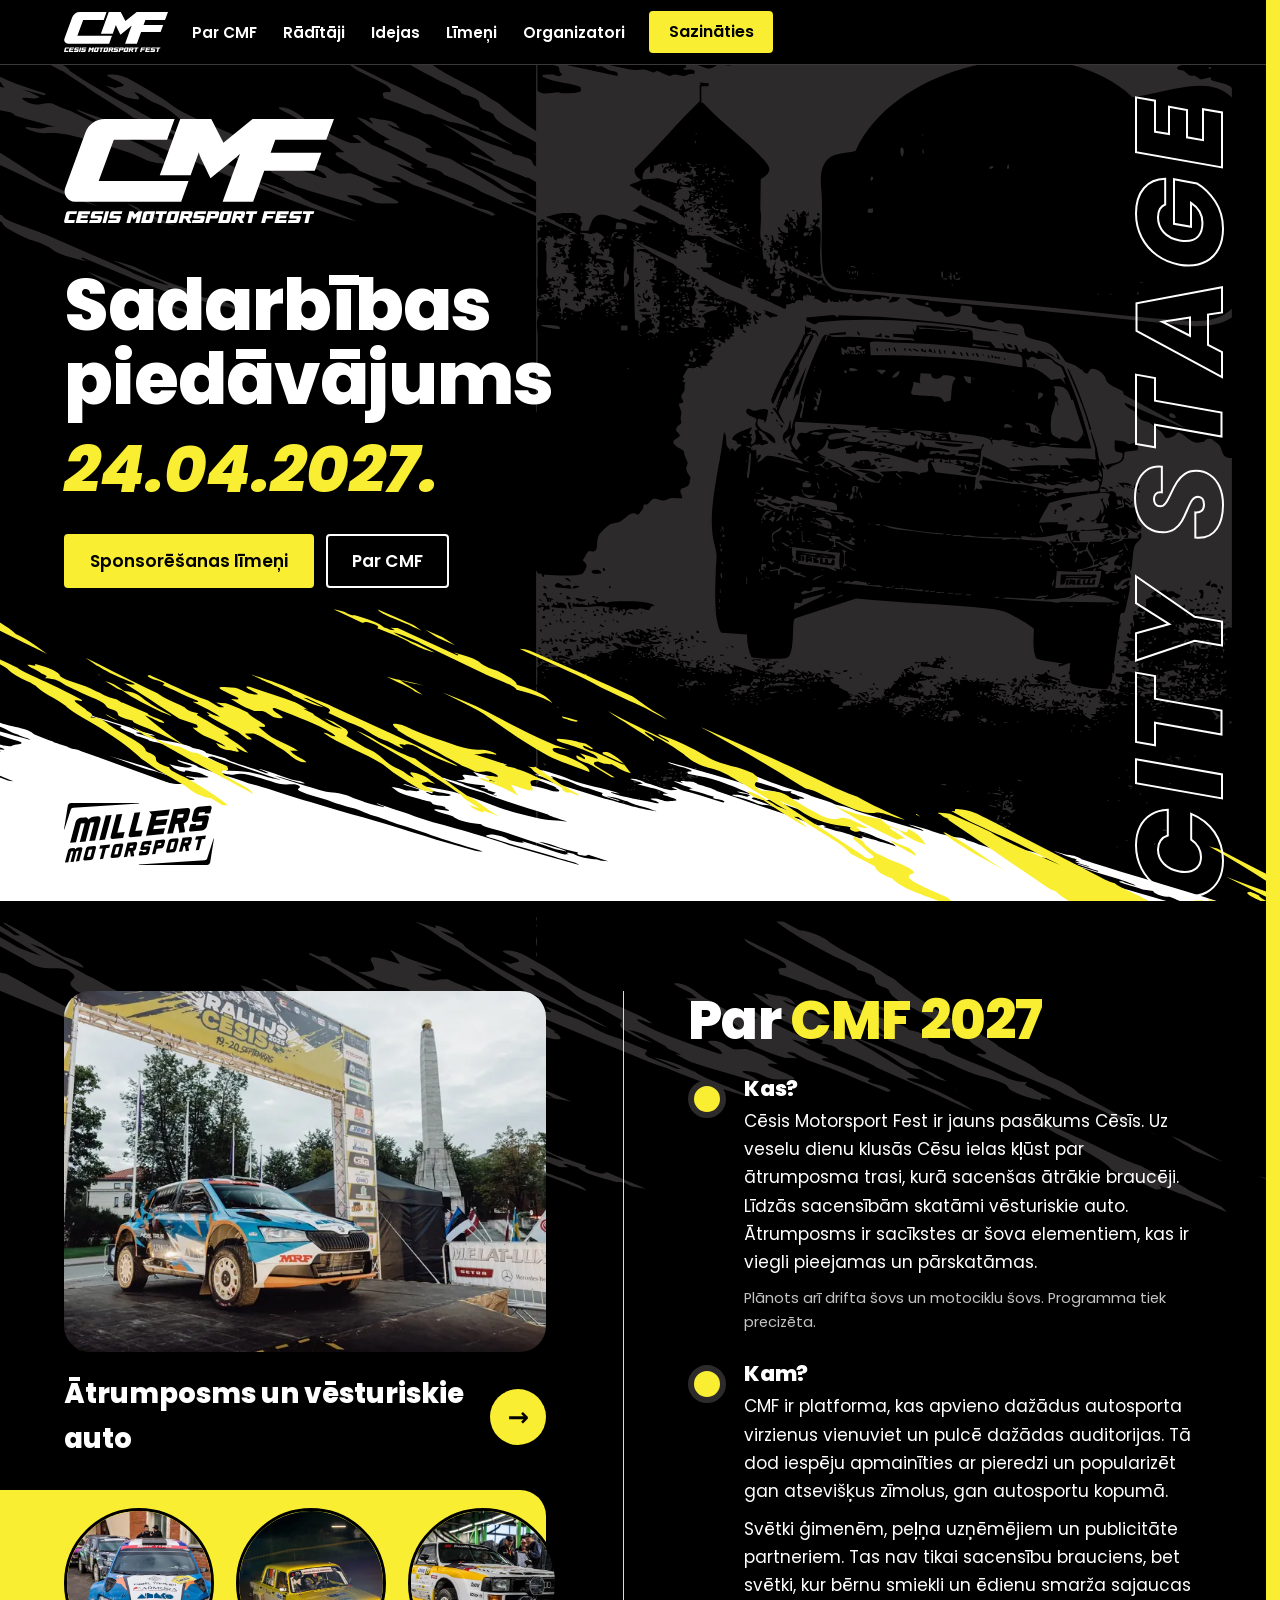
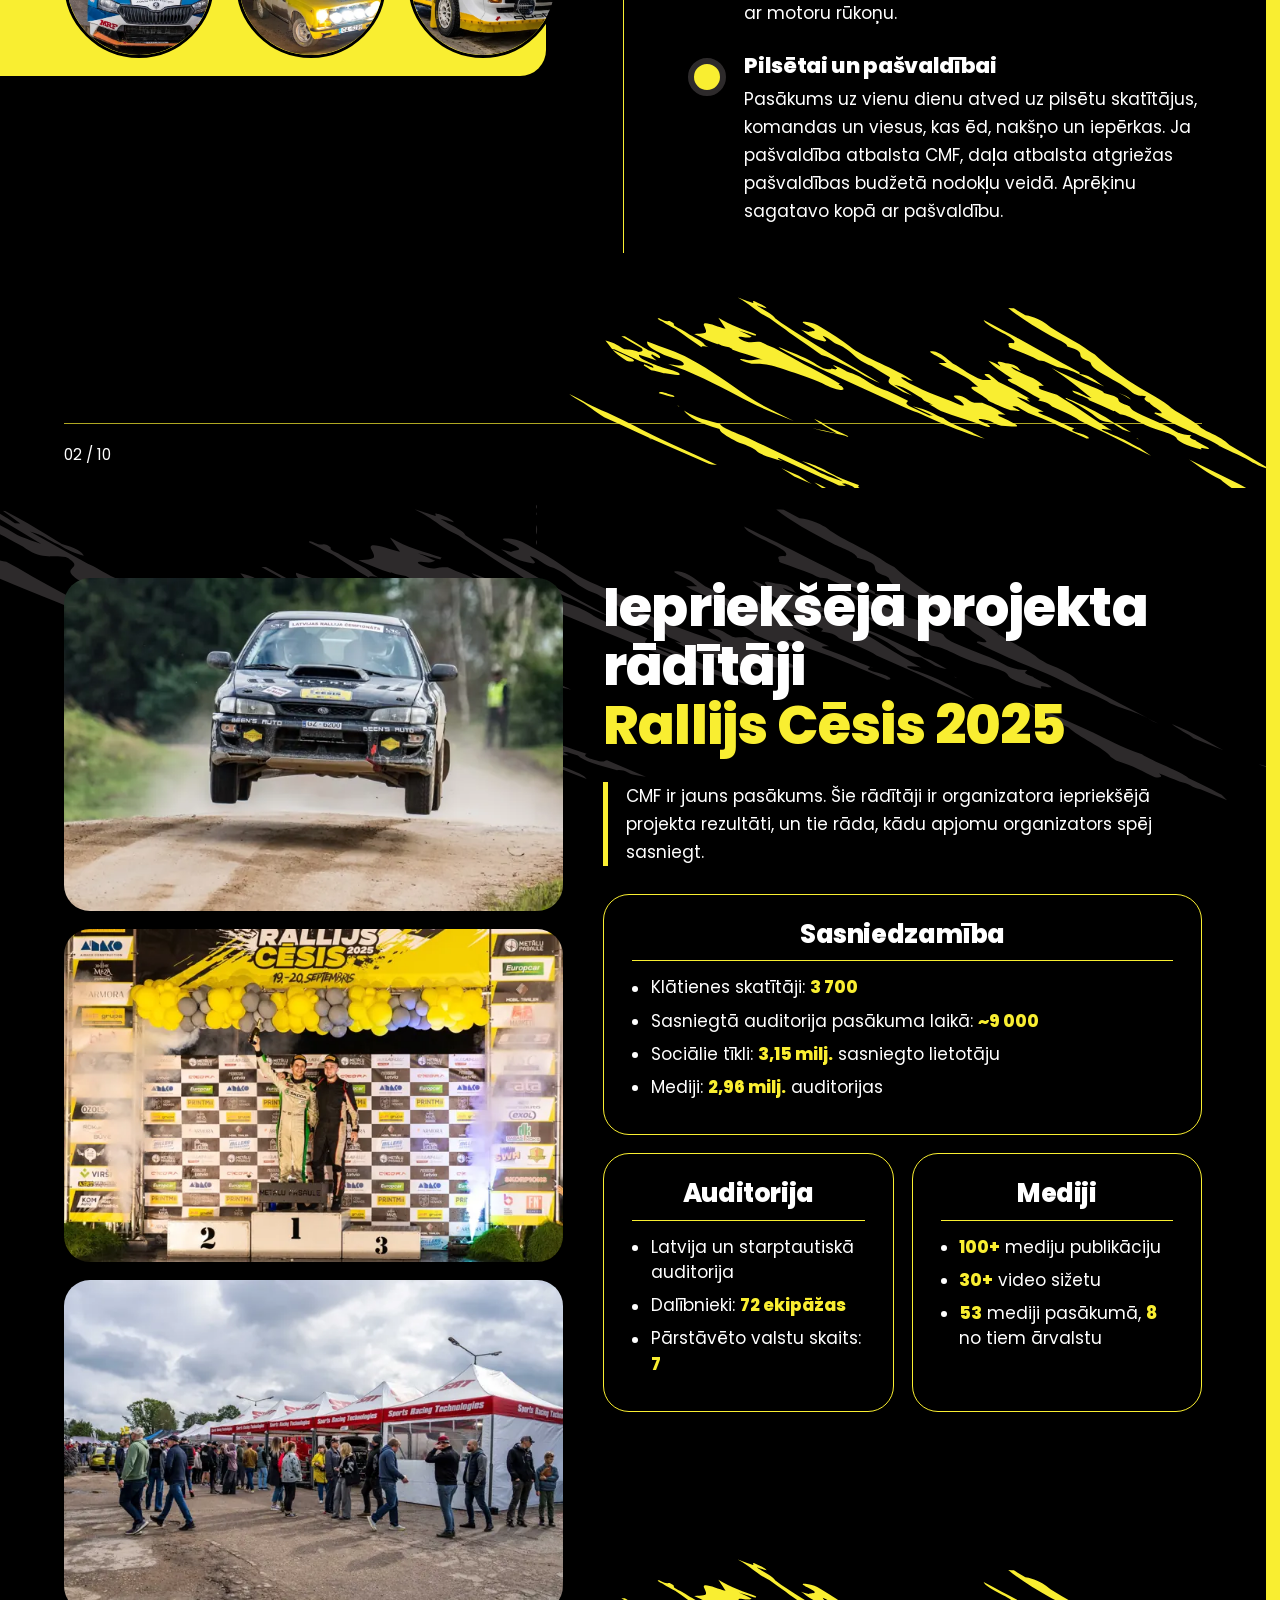
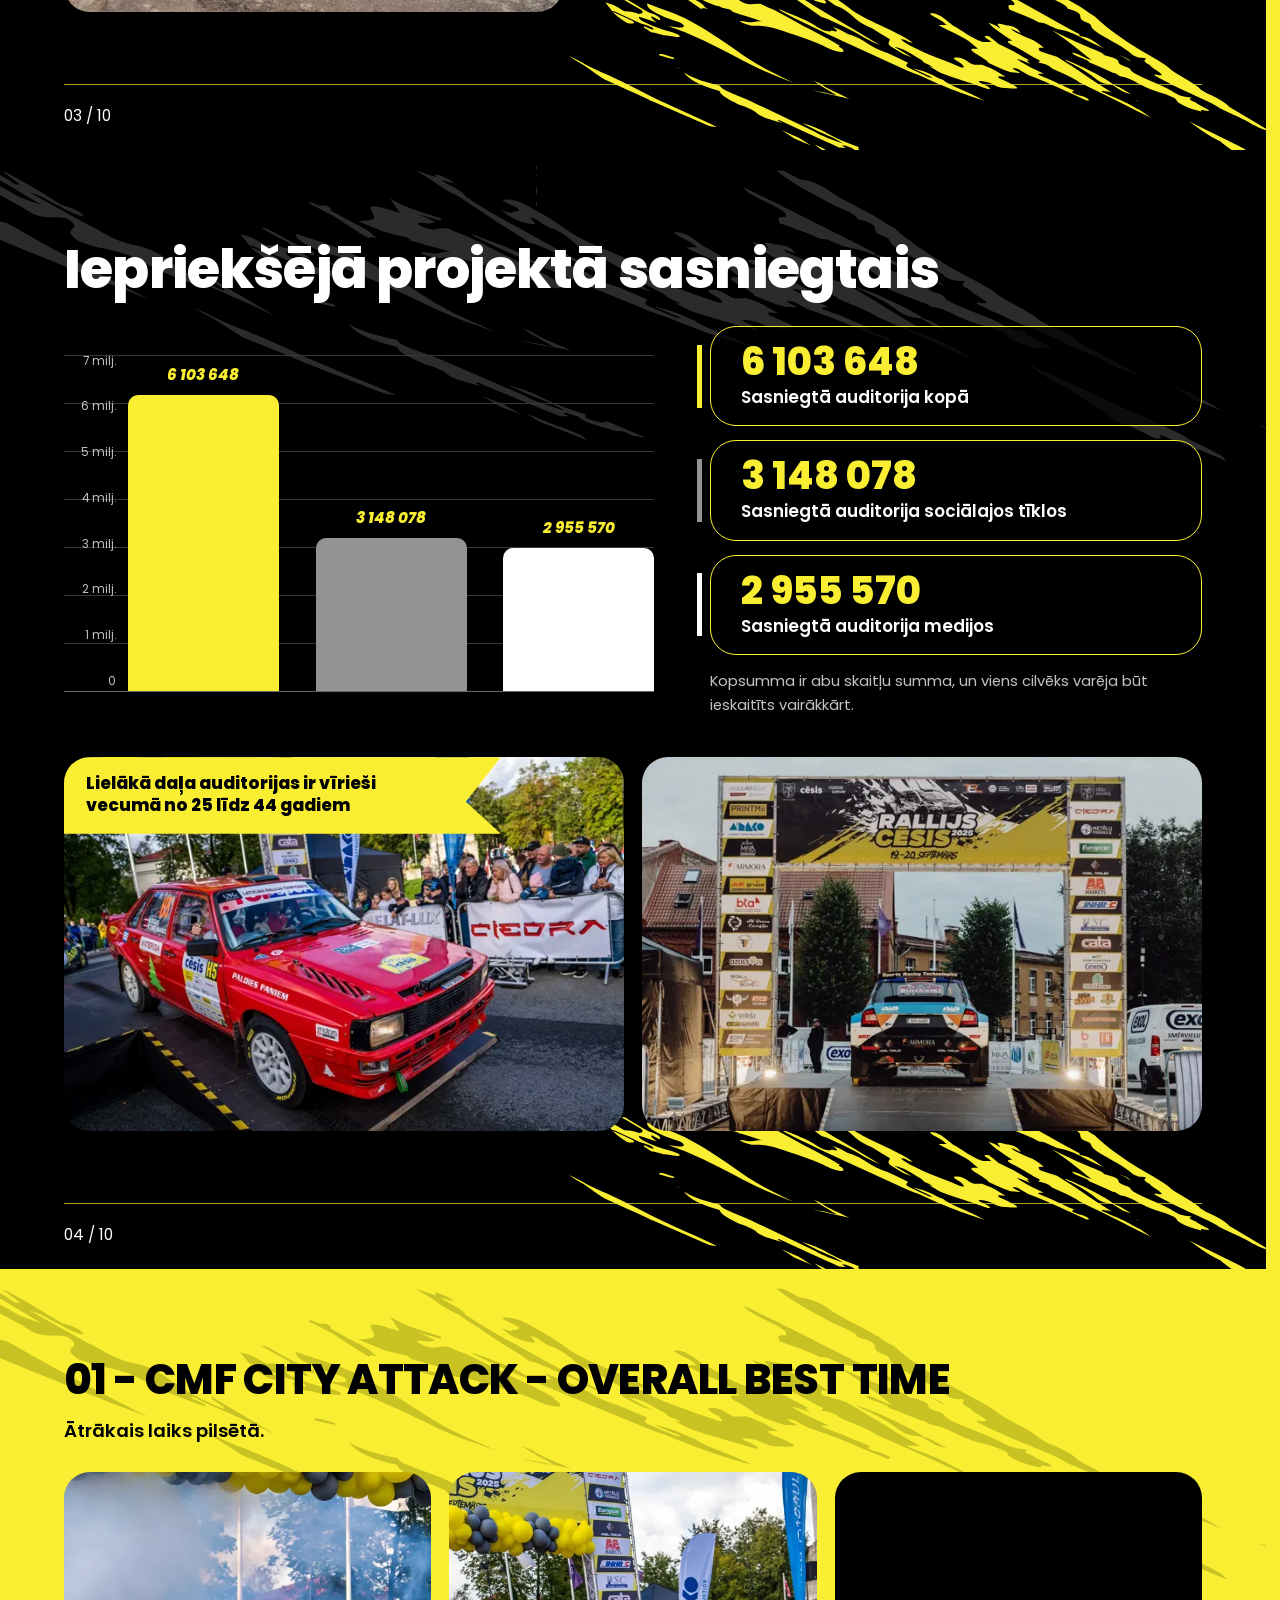
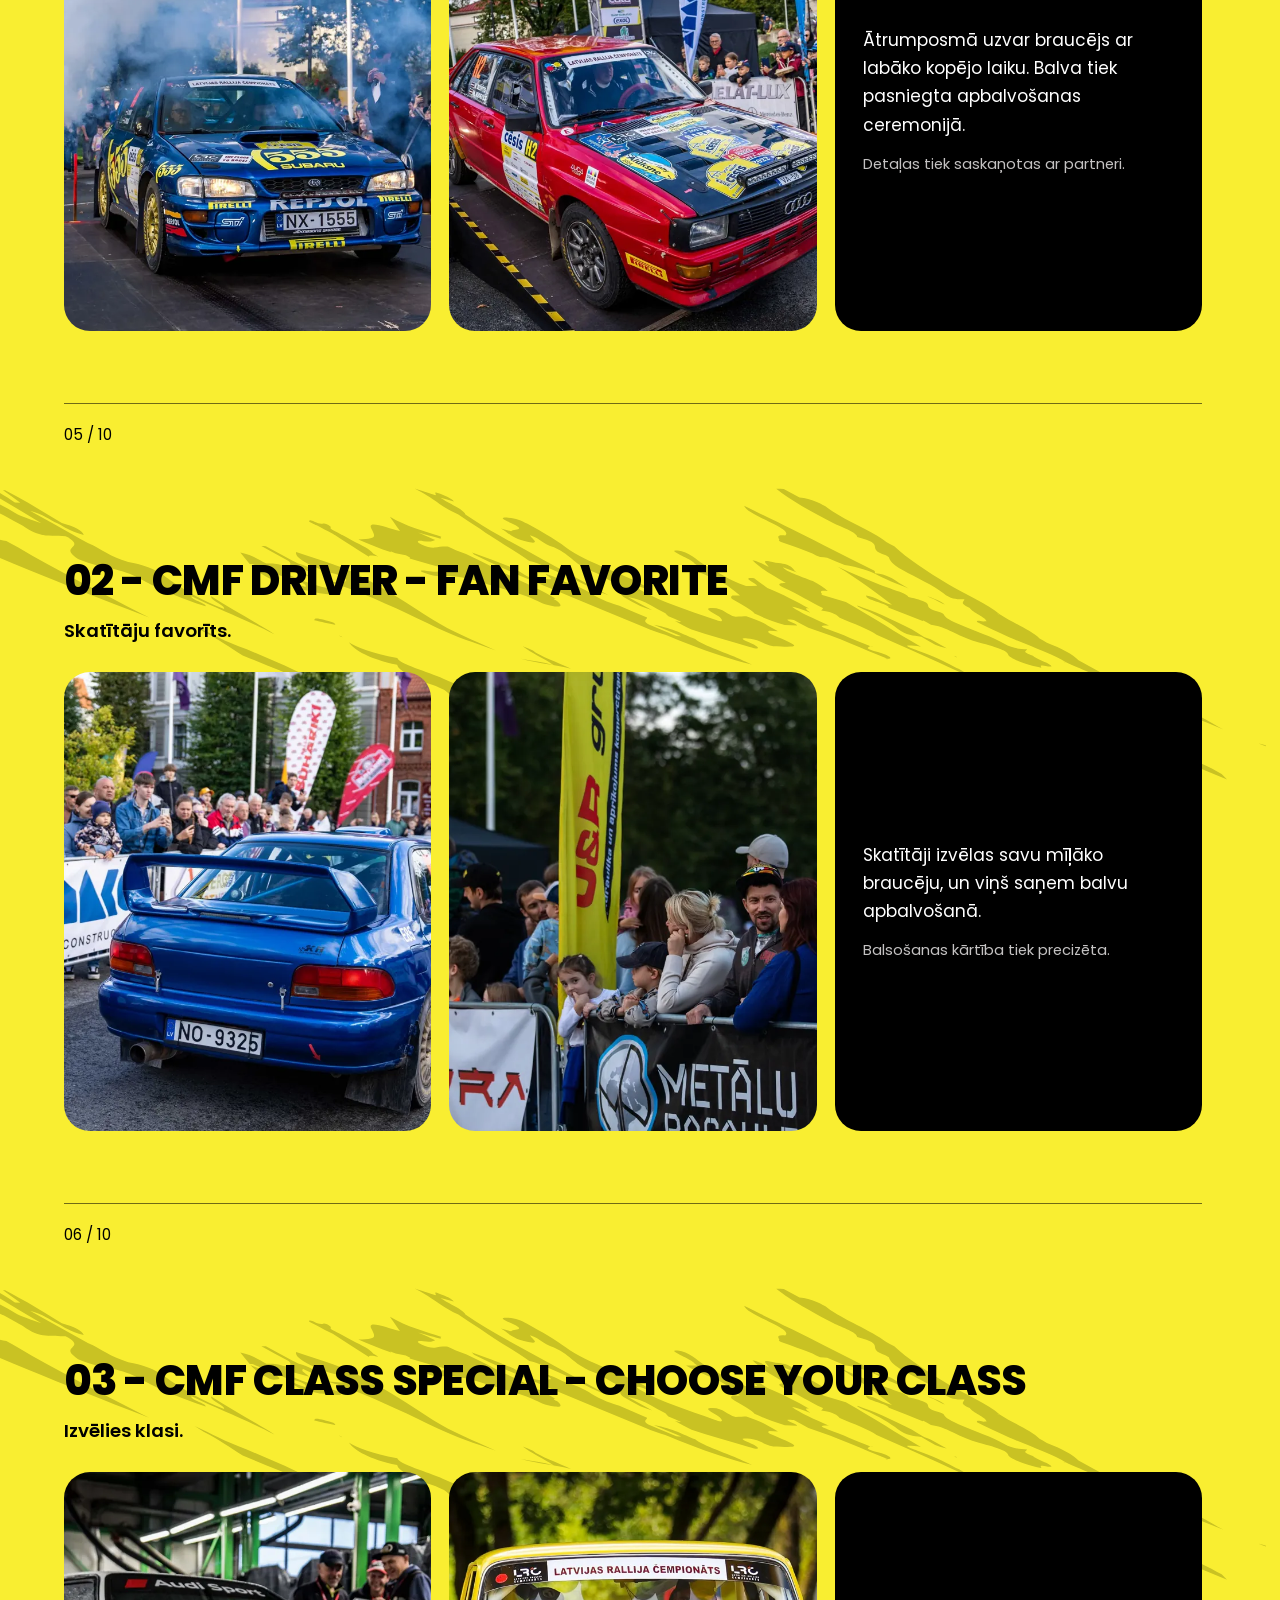
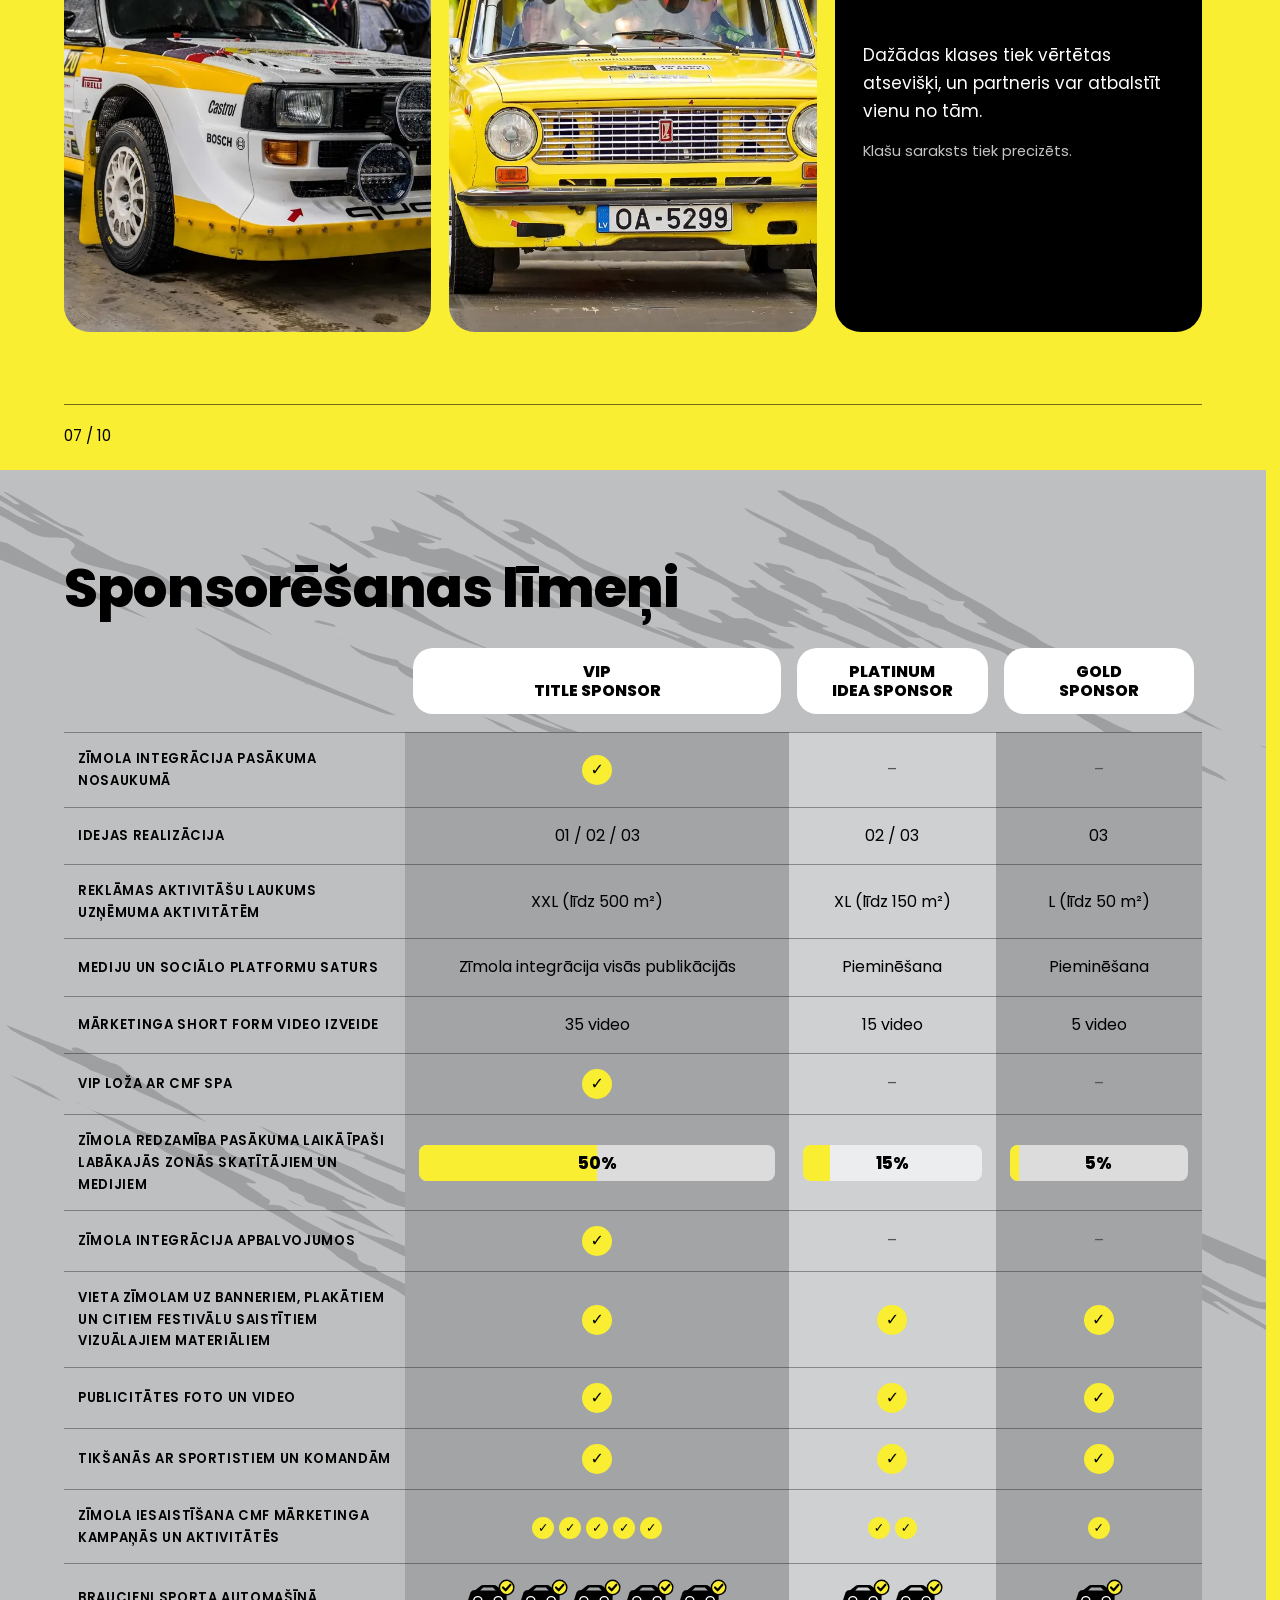
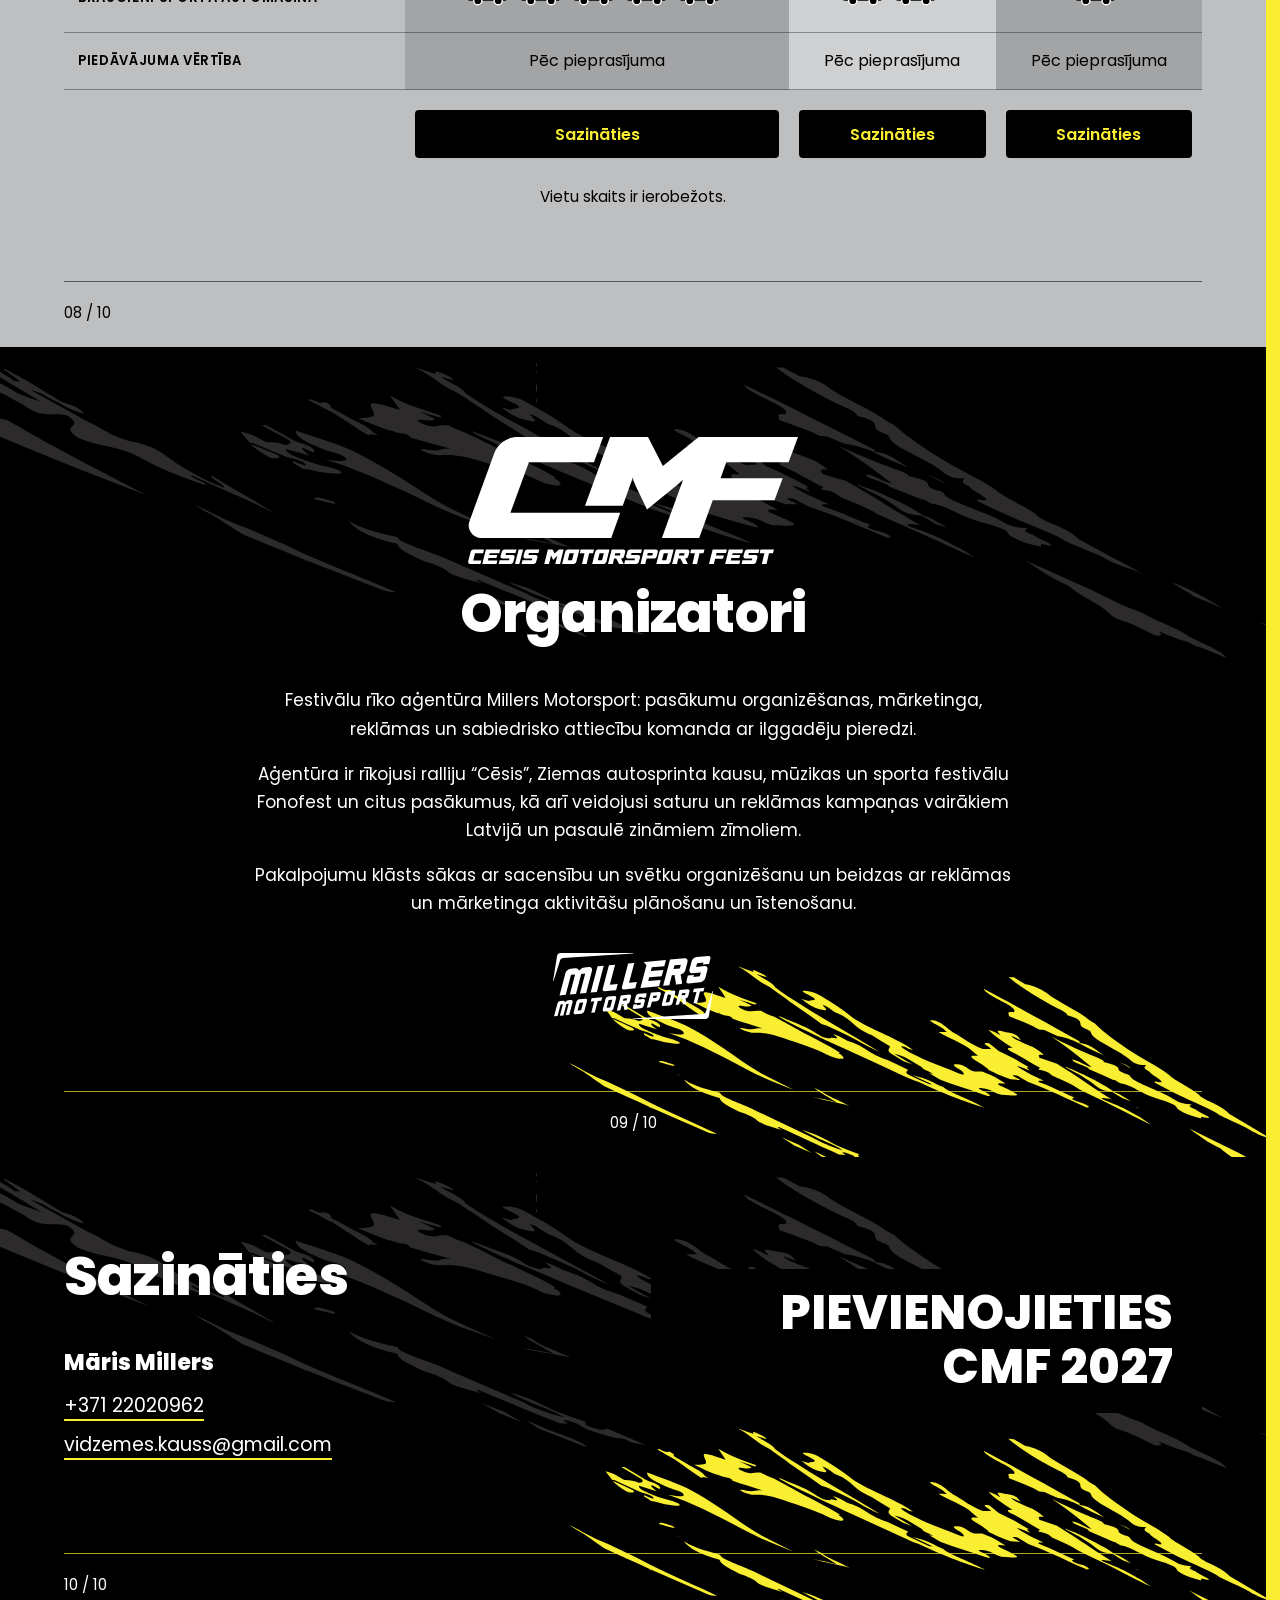
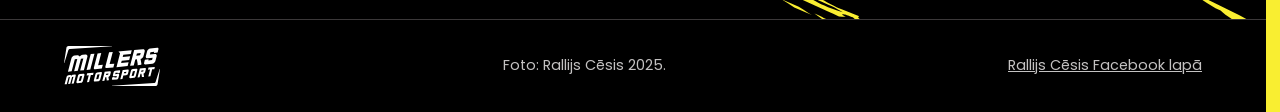
==== commit 1cba5d64: "Remove arrow to contacts, centre places note" ====
--- a/sponsori/index.html
+++ b/sponsori/index.html
@@ -320,7 +320,6 @@
     <img class="by" src="../assets/millers-logo.svg" width="160" height="66" alt="Millers Motorsport" loading="lazy">
   </div>
   <div class="slide-foot">09 / 10</div>
-  <a class="next" href="#sazinaties" aria-label="Uz nākamo sadaļu"><span aria-hidden="true">↓</span></a>
 </section>
 
 <!-- 11 contact -->
--- a/sponsori/style.css
+++ b/sponsori/style.css
@@ -256,3 +256,4 @@
   .next{display:grid;place-items:center;position:absolute;left:50%;bottom:20px;width:46px;height:46px;margin-left:-23px;border-radius:50%;background:var(--yellow);color:var(--black);border:3px solid var(--black);font-size:1.4rem;line-height:1;text-decoration:none}
   .ylw .next,.grey .next{background:var(--black);color:var(--yellow);border-color:var(--black)}
 }
+.tnotes{margin-left:auto;margin-right:auto;text-align:center}
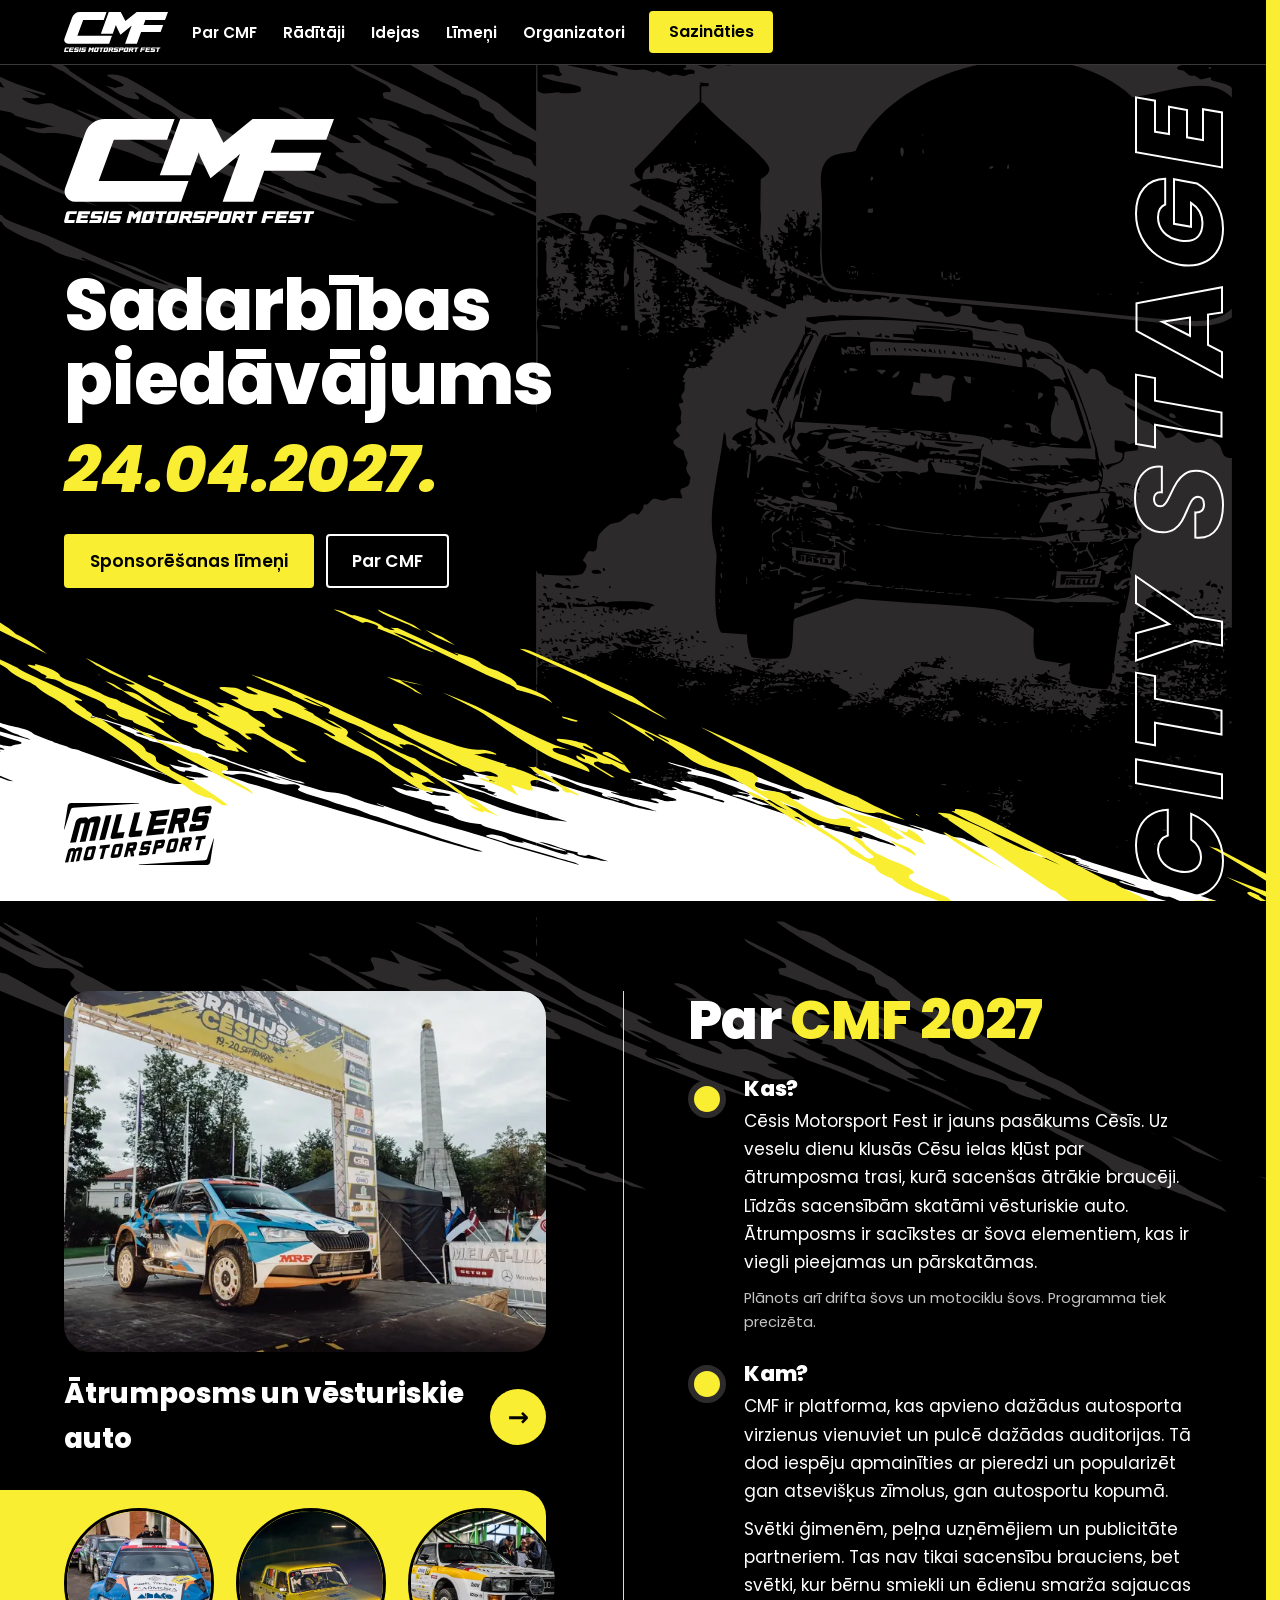
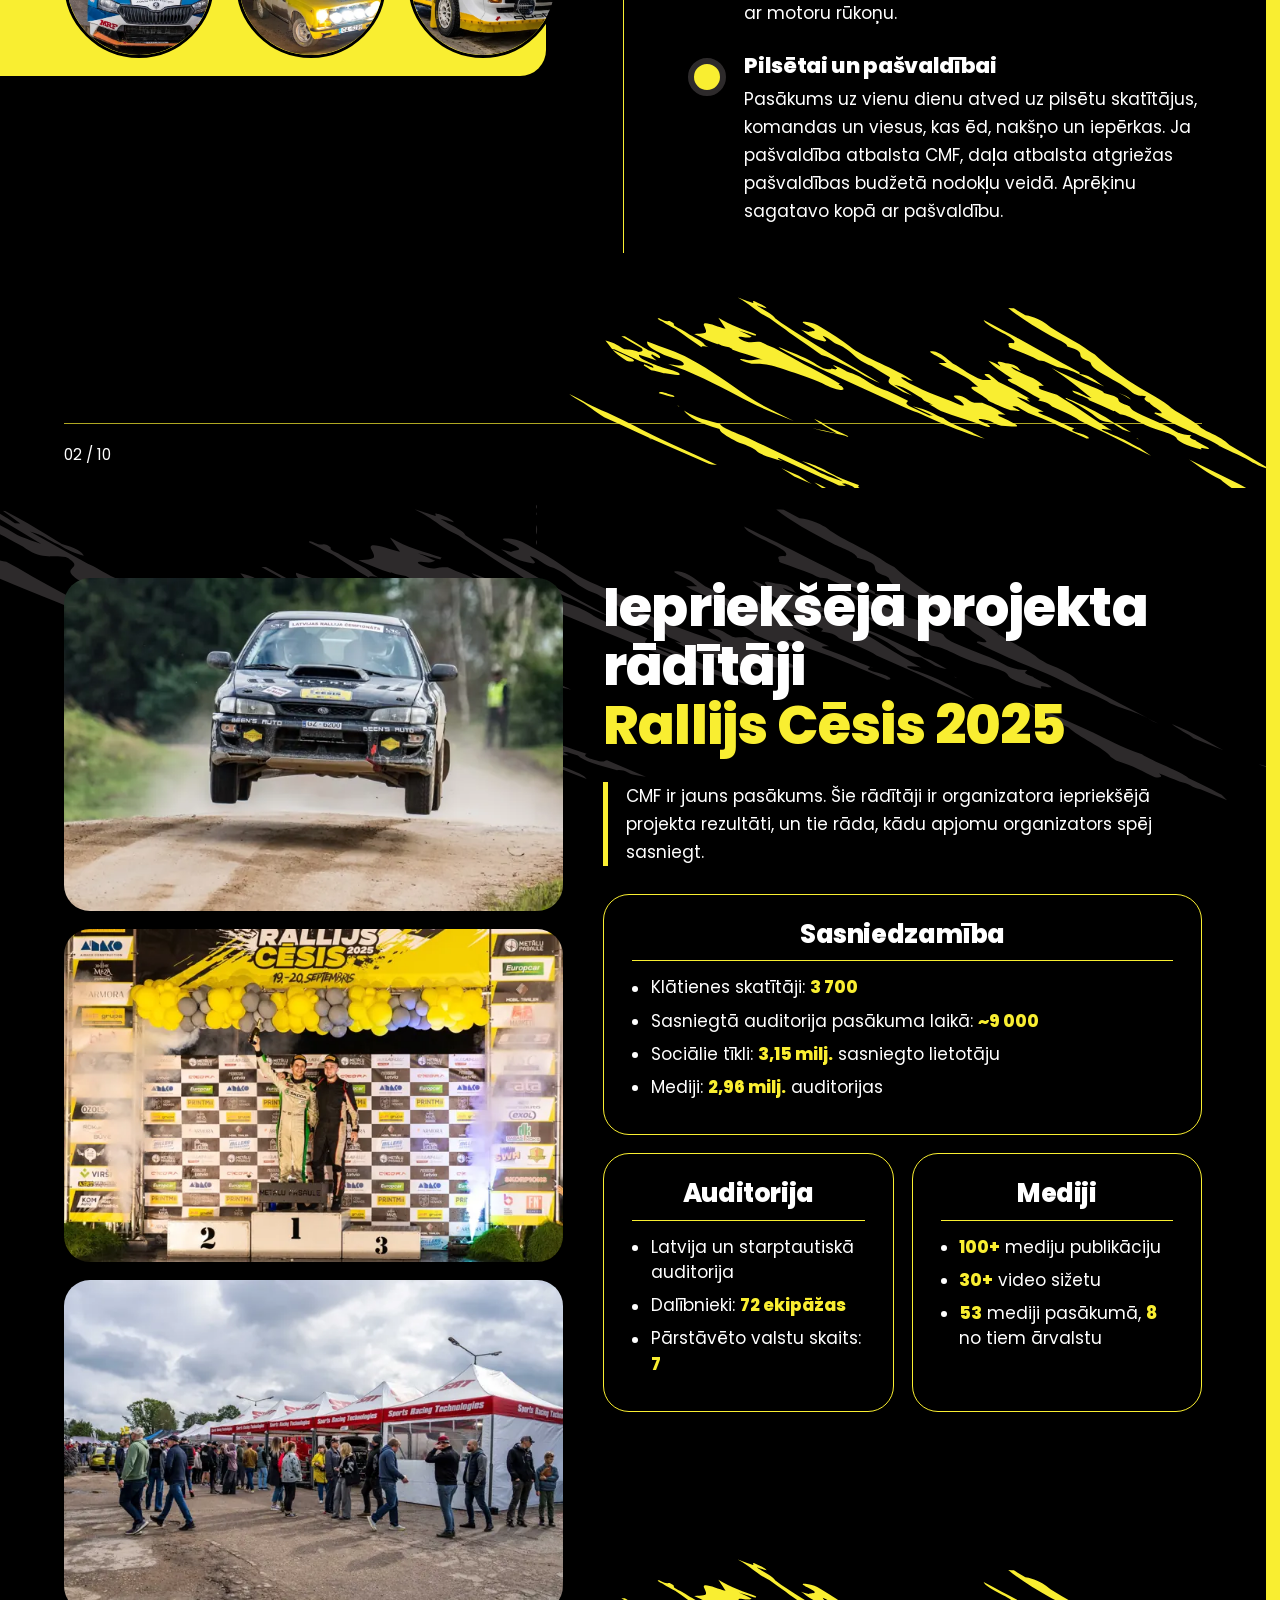
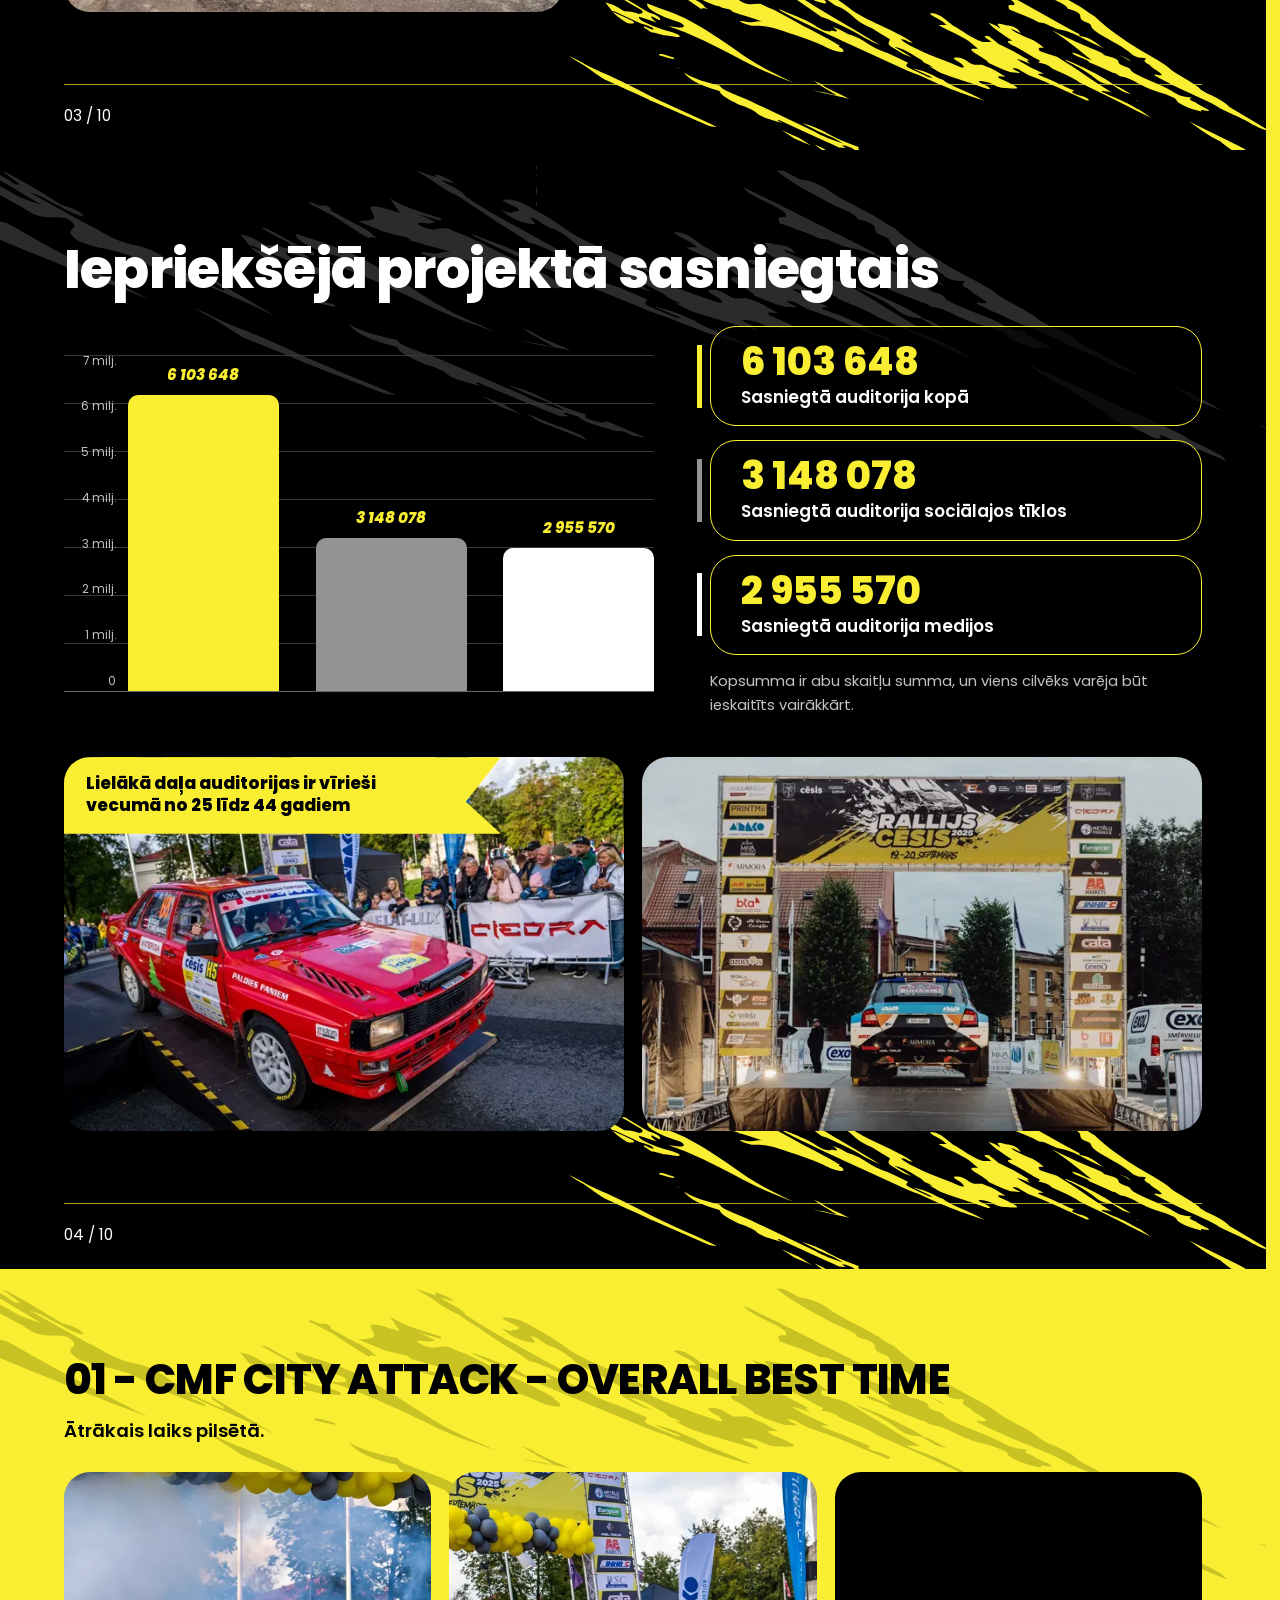
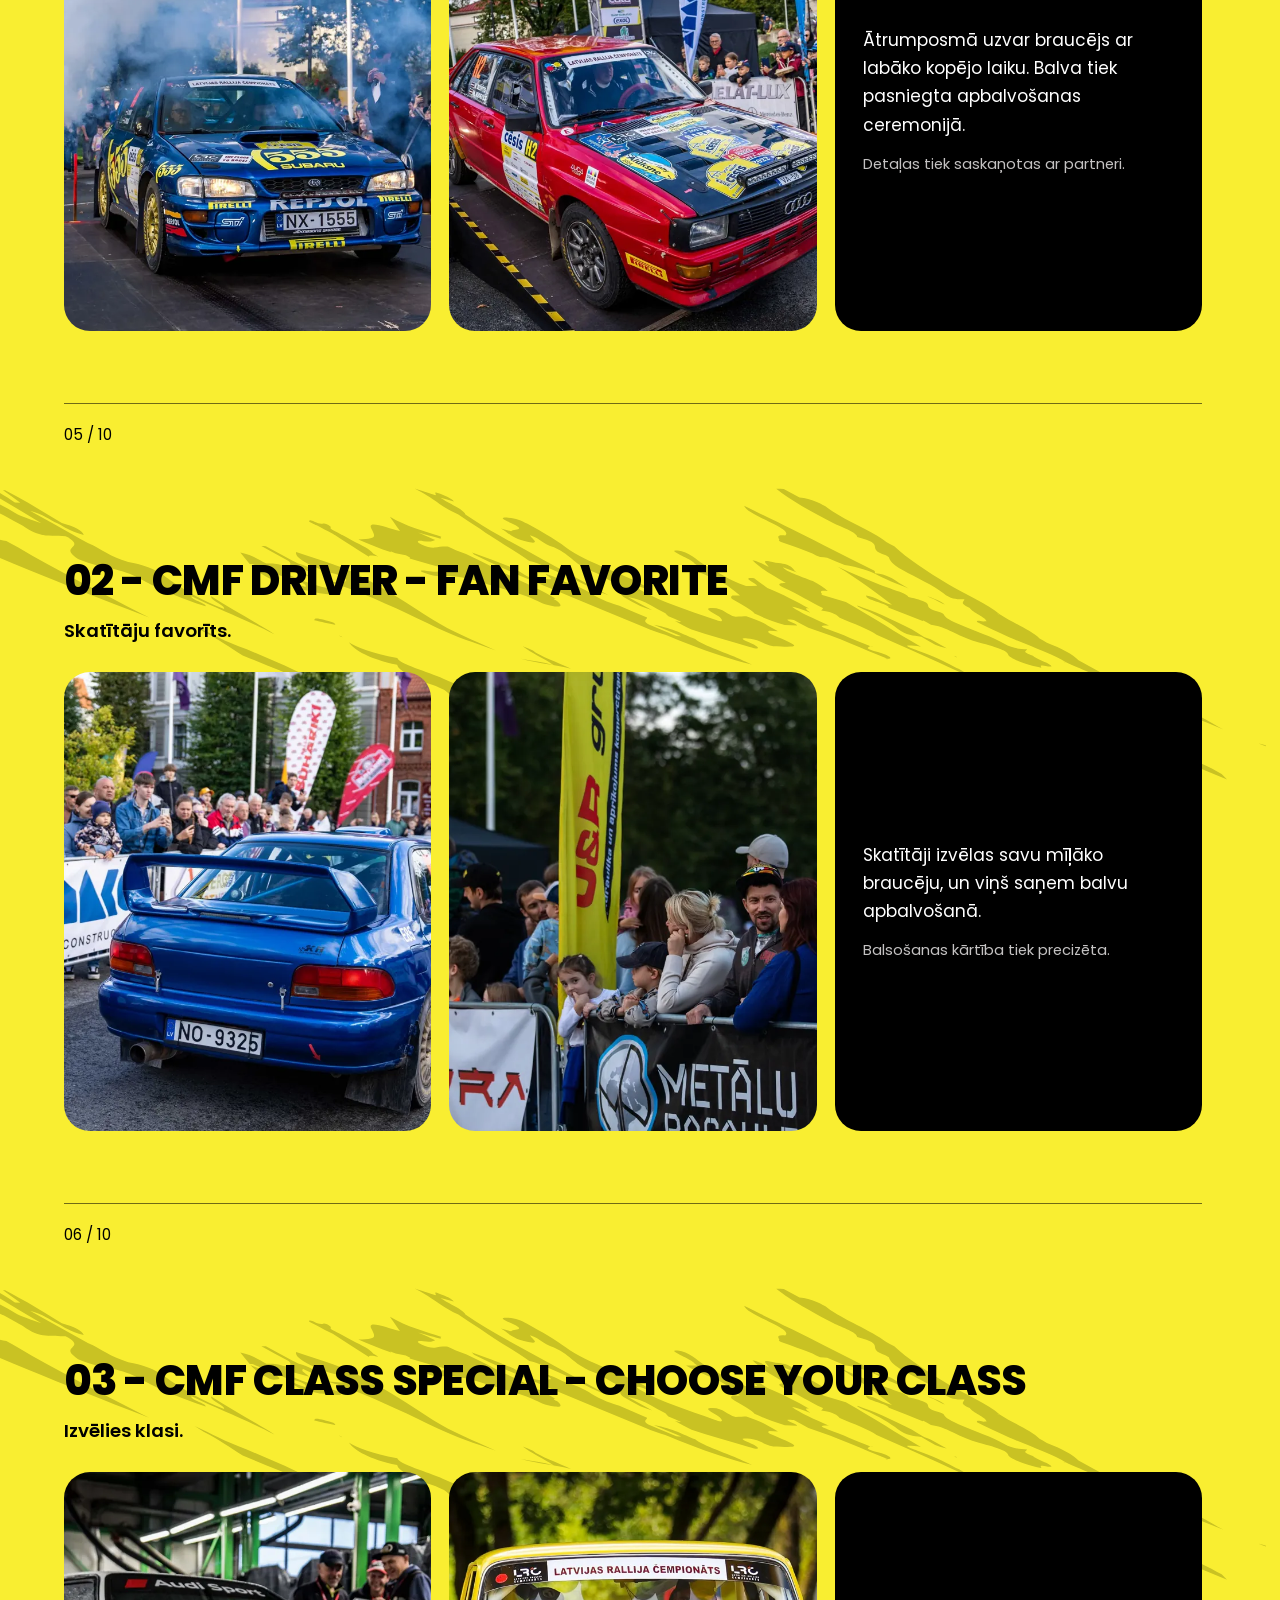
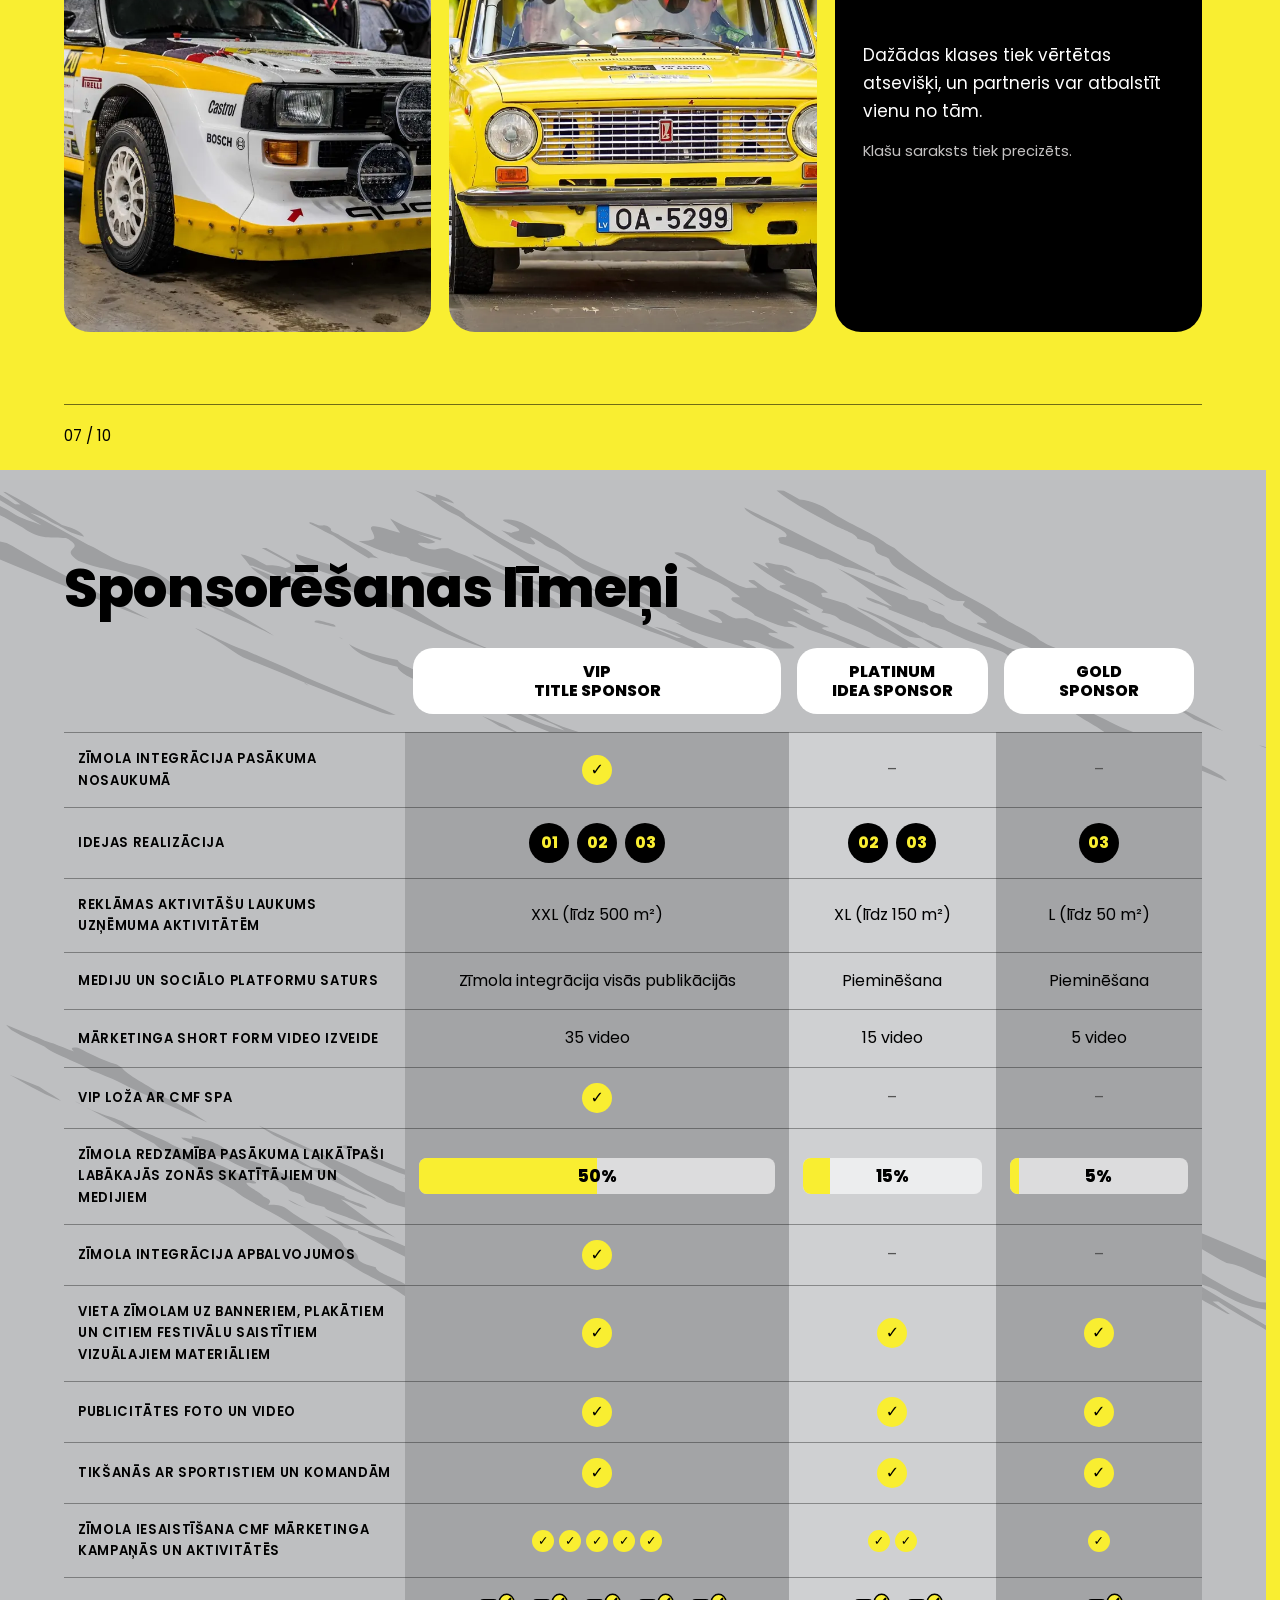
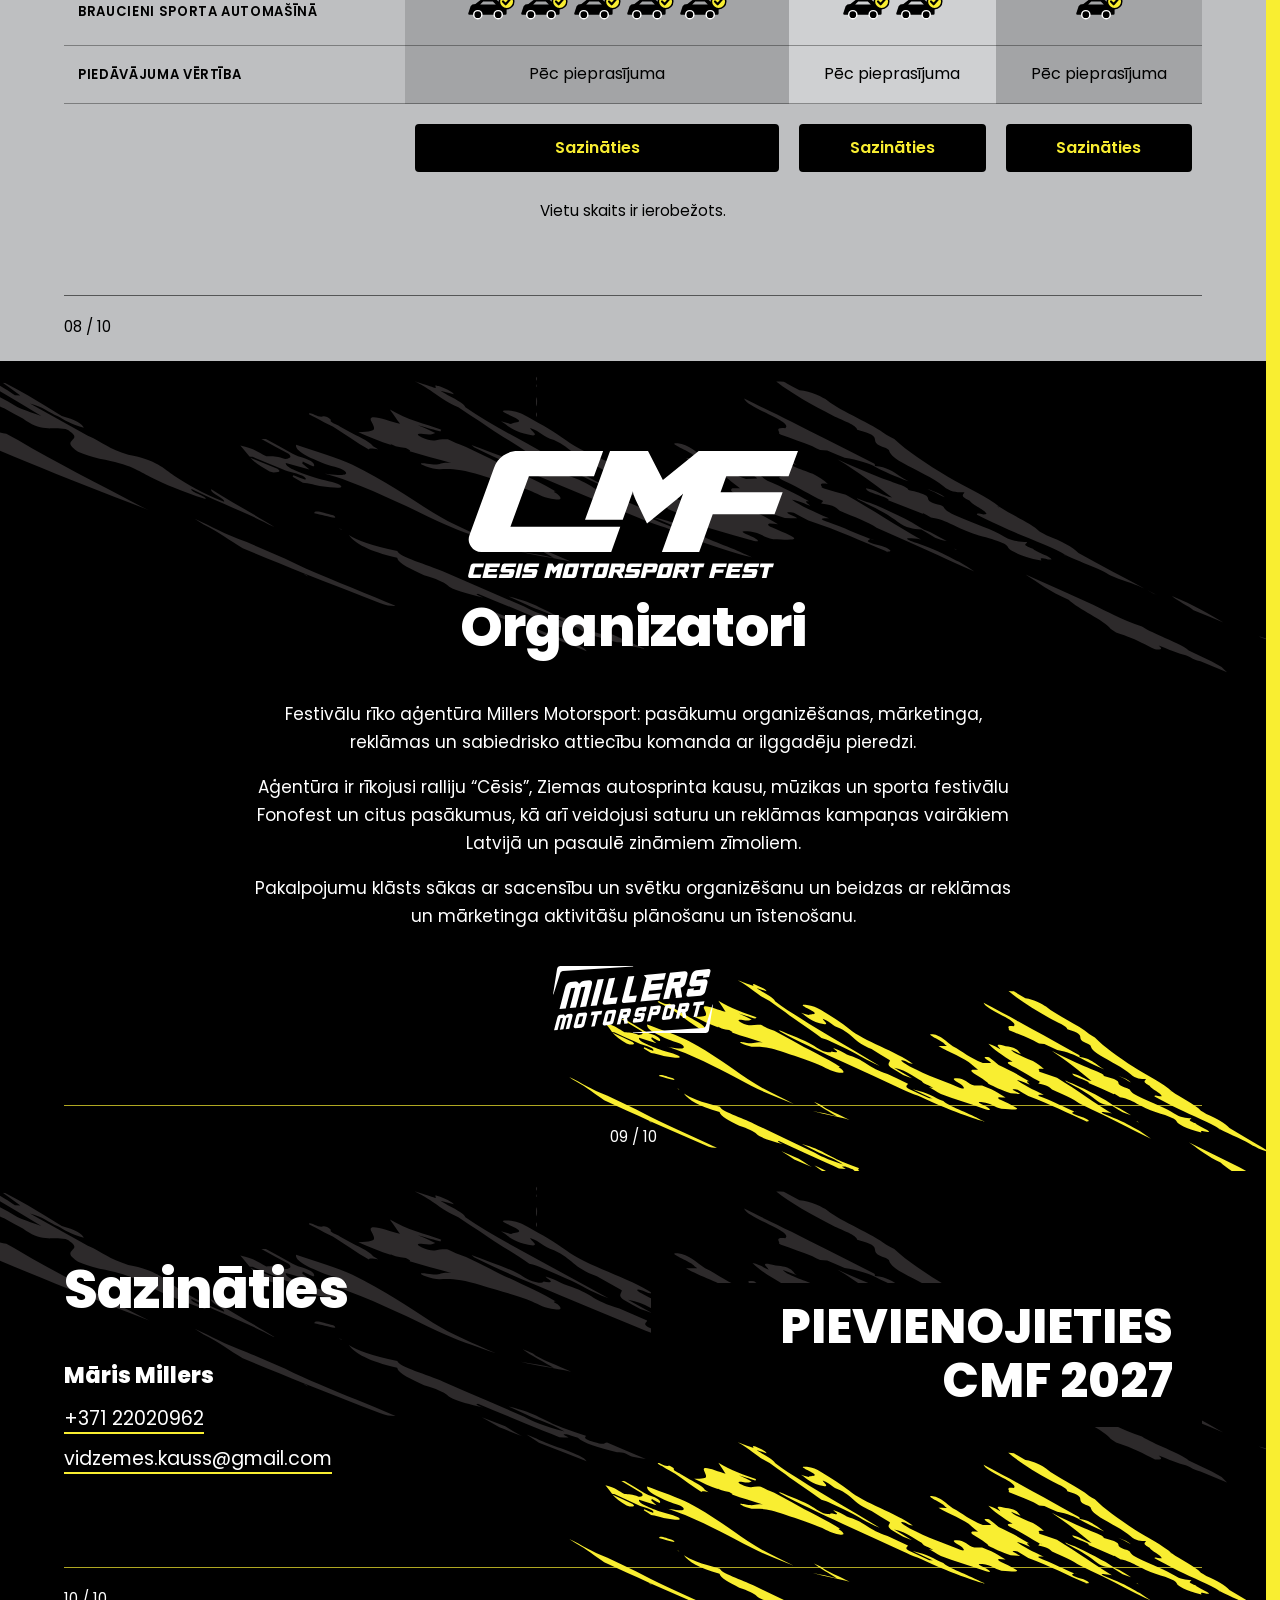
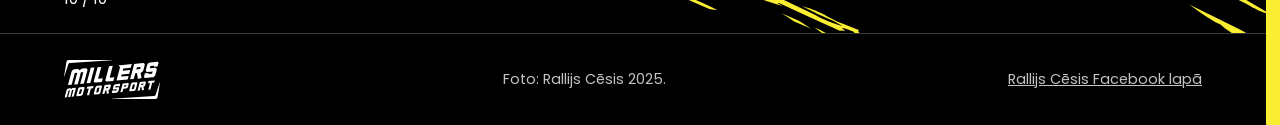
==== commit be557645: "Idea numbers in the tiers link to the idea slides" ====
--- a/sponsori/index.html
+++ b/sponsori/index.html
@@ -12,6 +12,7 @@
 <meta name="theme-color" content="#000000">
 <link rel="icon" href="../assets/cmf-logo.svg" type="image/svg+xml">
 <link rel="preload" href="../assets/fonts/poppins-800i.woff2" as="font" type="font/woff2" crossorigin>
+<script>if('scrollRestoration' in history)history.scrollRestoration='manual';addEventListener('pageshow',function(){if(!location.hash)scrollTo({top:0,behavior:'instant'})})</script>
 <link rel="stylesheet" href="style.css">
 </head>
 <body>
@@ -223,7 +224,7 @@
         <button type="button" class="tnext" aria-label="Nākamais līmenis">→</button>
       </div>
       <div class="tt" tabindex="0">
-      <article class="tcard" aria-label="VIP Title sponsor"><h3 class="tier">VIP<small>Title sponsor</small></h3><dl><div class="trow"><dt>Zīmola integrācija pasākuma nosaukumā</dt><dd><span class="tick" aria-hidden="true">✓</span><span class="sr">Ir</span></dd></div><div class="trow"><dt>Idejas realizācija</dt><dd>01 / 02 / 03</dd></div><div class="trow"><dt>Reklāmas aktivitāšu laukums uzņēmuma aktivitātēm</dt><dd>XXL (līdz 500 m²)</dd></div><div class="trow"><dt>Mediju un sociālo platformu saturs</dt><dd>Zīmola integrācija visās publikācijās</dd></div><div class="trow"><dt>Mārketinga short form video izveide</dt><dd>35 video</dd></div><div class="trow"><dt>VIP loža ar CMF SPA</dt><dd><span class="tick" aria-hidden="true">✓</span><span class="sr">Ir</span></dd></div><div class="trow"><dt>Zīmola redzamība pasākuma laikā īpaši labākajās zonās skatītājiem un medijiem</dt><dd><span class="bar"><i style="width:50%"></i><span>50%</span></span></dd></div><div class="trow"><dt>Zīmola integrācija apbalvojumos</dt><dd><span class="tick" aria-hidden="true">✓</span><span class="sr">Ir</span></dd></div><div class="trow"><dt>Vieta zīmolam uz banneriem, plakātiem un citiem festivālu saistītiem vizuālajiem materiāliem</dt><dd><span class="tick" aria-hidden="true">✓</span><span class="sr">Ir</span></dd></div><div class="trow"><dt>Publicitātes foto un video</dt><dd><span class="tick" aria-hidden="true">✓</span><span class="sr">Ir</span></dd></div><div class="trow"><dt>Tikšanās ar sportistiem un komandām</dt><dd><span class="tick" aria-hidden="true">✓</span><span class="sr">Ir</span></dd></div><div class="trow"><dt>Zīmola iesaistīšana CMF mārketinga kampaņās un aktivitātēs</dt><dd><span class="ticks" role="img" aria-label="5"><span class="tick sm" aria-hidden="true">✓</span><span class="tick sm" aria-hidden="true">✓</span><span class="tick sm" aria-hidden="true">✓</span><span class="tick sm" aria-hidden="true">✓</span><span class="tick sm" aria-hidden="true">✓</span></span></dd></div><div class="trow"><dt>Braucieni sporta automašīnā</dt><dd><span class="cars" role="img" aria-label="5"><svg class="car" aria-hidden="true" focusable="false"><use href="#car"/></svg><svg class="car" aria-hidden="true" focusable="false"><use href="#car"/></svg><svg class="car" aria-hidden="true" focusable="false"><use href="#car"/></svg><svg class="car" aria-hidden="true" focusable="false"><use href="#car"/></svg><svg class="car" aria-hidden="true" focusable="false"><use href="#car"/></svg></span></dd></div><div class="trow"><dt>Piedāvājuma vērtība</dt><dd>Pēc pieprasījuma</dd></div></dl><a class="btn btn-dark" href="mailto:vidzemes.kauss@gmail.com?subject=CMF%20-%20piedāvājums%20-%20VIP" aria-label="Sazināties: VIP">Sazināties</a></article><article class="tcard" aria-label="Platinum Idea sponsor"><h3 class="tier">Platinum<small>Idea sponsor</small></h3><dl><div class="trow"><dt>Zīmola integrācija pasākuma nosaukumā</dt><dd><span class="none" aria-hidden="true">–</span><span class="sr">Nav</span></dd></div><div class="trow"><dt>Idejas realizācija</dt><dd>02 / 03</dd></div><div class="trow"><dt>Reklāmas aktivitāšu laukums uzņēmuma aktivitātēm</dt><dd>XL (līdz 150 m²)</dd></div><div class="trow"><dt>Mediju un sociālo platformu saturs</dt><dd>Pieminēšana</dd></div><div class="trow"><dt>Mārketinga short form video izveide</dt><dd>15 video</dd></div><div class="trow"><dt>VIP loža ar CMF SPA</dt><dd><span class="none" aria-hidden="true">–</span><span class="sr">Nav</span></dd></div><div class="trow"><dt>Zīmola redzamība pasākuma laikā īpaši labākajās zonās skatītājiem un medijiem</dt><dd><span class="bar"><i style="width:15%"></i><span>15%</span></span></dd></div><div class="trow"><dt>Zīmola integrācija apbalvojumos</dt><dd><span class="none" aria-hidden="true">–</span><span class="sr">Nav</span></dd></div><div class="trow"><dt>Vieta zīmolam uz banneriem, plakātiem un citiem festivālu saistītiem vizuālajiem materiāliem</dt><dd><span class="tick" aria-hidden="true">✓</span><span class="sr">Ir</span></dd></div><div class="trow"><dt>Publicitātes foto un video</dt><dd><span class="tick" aria-hidden="true">✓</span><span class="sr">Ir</span></dd></div><div class="trow"><dt>Tikšanās ar sportistiem un komandām</dt><dd><span class="tick" aria-hidden="true">✓</span><span class="sr">Ir</span></dd></div><div class="trow"><dt>Zīmola iesaistīšana CMF mārketinga kampaņās un aktivitātēs</dt><dd><span class="ticks" role="img" aria-label="2"><span class="tick sm" aria-hidden="true">✓</span><span class="tick sm" aria-hidden="true">✓</span></span></dd></div><div class="trow"><dt>Braucieni sporta automašīnā</dt><dd><span class="cars" role="img" aria-label="2"><svg class="car" aria-hidden="true" focusable="false"><use href="#car"/></svg><svg class="car" aria-hidden="true" focusable="false"><use href="#car"/></svg></span></dd></div><div class="trow"><dt>Piedāvājuma vērtība</dt><dd>Pēc pieprasījuma</dd></div></dl><a class="btn btn-dark" href="mailto:vidzemes.kauss@gmail.com?subject=CMF%20-%20piedāvājums%20-%20Platinum" aria-label="Sazināties: Platinum">Sazināties</a></article><article class="tcard" aria-label="Gold Sponsor"><h3 class="tier">Gold<small>Sponsor</small></h3><dl><div class="trow"><dt>Zīmola integrācija pasākuma nosaukumā</dt><dd><span class="none" aria-hidden="true">–</span><span class="sr">Nav</span></dd></div><div class="trow"><dt>Idejas realizācija</dt><dd>03</dd></div><div class="trow"><dt>Reklāmas aktivitāšu laukums uzņēmuma aktivitātēm</dt><dd>L (līdz 50 m²)</dd></div><div class="trow"><dt>Mediju un sociālo platformu saturs</dt><dd>Pieminēšana</dd></div><div class="trow"><dt>Mārketinga short form video izveide</dt><dd>5 video</dd></div><div class="trow"><dt>VIP loža ar CMF SPA</dt><dd><span class="none" aria-hidden="true">–</span><span class="sr">Nav</span></dd></div><div class="trow"><dt>Zīmola redzamība pasākuma laikā īpaši labākajās zonās skatītājiem un medijiem</dt><dd><span class="bar"><i style="width:5%"></i><span>5%</span></span></dd></div><div class="trow"><dt>Zīmola integrācija apbalvojumos</dt><dd><span class="none" aria-hidden="true">–</span><span class="sr">Nav</span></dd></div><div class="trow"><dt>Vieta zīmolam uz banneriem, plakātiem un citiem festivālu saistītiem vizuālajiem materiāliem</dt><dd><span class="tick" aria-hidden="true">✓</span><span class="sr">Ir</span></dd></div><div class="trow"><dt>Publicitātes foto un video</dt><dd><span class="tick" aria-hidden="true">✓</span><span class="sr">Ir</span></dd></div><div class="trow"><dt>Tikšanās ar sportistiem un komandām</dt><dd><span class="tick" aria-hidden="true">✓</span><span class="sr">Ir</span></dd></div><div class="trow"><dt>Zīmola iesaistīšana CMF mārketinga kampaņās un aktivitātēs</dt><dd><span class="ticks" role="img" aria-label="1"><span class="tick sm" aria-hidden="true">✓</span></span></dd></div><div class="trow"><dt>Braucieni sporta automašīnā</dt><dd><span class="cars" role="img" aria-label="1"><svg class="car" aria-hidden="true" focusable="false"><use href="#car"/></svg></span></dd></div><div class="trow"><dt>Piedāvājuma vērtība</dt><dd>Pēc pieprasījuma</dd></div></dl><a class="btn btn-dark" href="mailto:vidzemes.kauss@gmail.com?subject=CMF%20-%20piedāvājums%20-%20Gold" aria-label="Sazināties: Gold">Sazināties</a></article>
+      <article class="tcard" aria-label="VIP Title sponsor"><h3 class="tier">VIP<small>Title sponsor</small></h3><dl><div class="trow"><dt>Zīmola integrācija pasākuma nosaukumā</dt><dd><span class="tick" aria-hidden="true">✓</span><span class="sr">Ir</span></dd></div><div class="trow"><dt>Idejas realizācija</dt><dd><span class="ideas"><a class="idea-chip" href="#idejas" aria-label="Ideja 01: CMF City Attack">01</a><a class="idea-chip" href="#driver" aria-label="Ideja 02: CMF Driver">02</a><a class="idea-chip" href="#klase" aria-label="Ideja 03: CMF Class Special">03</a></span></dd></div><div class="trow"><dt>Reklāmas aktivitāšu laukums uzņēmuma aktivitātēm</dt><dd>XXL (līdz 500 m²)</dd></div><div class="trow"><dt>Mediju un sociālo platformu saturs</dt><dd>Zīmola integrācija visās publikācijās</dd></div><div class="trow"><dt>Mārketinga short form video izveide</dt><dd>35 video</dd></div><div class="trow"><dt>VIP loža ar CMF SPA</dt><dd><span class="tick" aria-hidden="true">✓</span><span class="sr">Ir</span></dd></div><div class="trow"><dt>Zīmola redzamība pasākuma laikā īpaši labākajās zonās skatītājiem un medijiem</dt><dd><span class="bar"><i style="width:50%"></i><span>50%</span></span></dd></div><div class="trow"><dt>Zīmola integrācija apbalvojumos</dt><dd><span class="tick" aria-hidden="true">✓</span><span class="sr">Ir</span></dd></div><div class="trow"><dt>Vieta zīmolam uz banneriem, plakātiem un citiem festivālu saistītiem vizuālajiem materiāliem</dt><dd><span class="tick" aria-hidden="true">✓</span><span class="sr">Ir</span></dd></div><div class="trow"><dt>Publicitātes foto un video</dt><dd><span class="tick" aria-hidden="true">✓</span><span class="sr">Ir</span></dd></div><div class="trow"><dt>Tikšanās ar sportistiem un komandām</dt><dd><span class="tick" aria-hidden="true">✓</span><span class="sr">Ir</span></dd></div><div class="trow"><dt>Zīmola iesaistīšana CMF mārketinga kampaņās un aktivitātēs</dt><dd><span class="ticks" role="img" aria-label="5"><span class="tick sm" aria-hidden="true">✓</span><span class="tick sm" aria-hidden="true">✓</span><span class="tick sm" aria-hidden="true">✓</span><span class="tick sm" aria-hidden="true">✓</span><span class="tick sm" aria-hidden="true">✓</span></span></dd></div><div class="trow"><dt>Braucieni sporta automašīnā</dt><dd><span class="cars" role="img" aria-label="5"><svg class="car" aria-hidden="true" focusable="false"><use href="#car"/></svg><svg class="car" aria-hidden="true" focusable="false"><use href="#car"/></svg><svg class="car" aria-hidden="true" focusable="false"><use href="#car"/></svg><svg class="car" aria-hidden="true" focusable="false"><use href="#car"/></svg><svg class="car" aria-hidden="true" focusable="false"><use href="#car"/></svg></span></dd></div><div class="trow"><dt>Piedāvājuma vērtība</dt><dd>Pēc pieprasījuma</dd></div></dl><a class="btn btn-dark" href="mailto:vidzemes.kauss@gmail.com?subject=CMF%20-%20piedāvājums%20-%20VIP" aria-label="Sazināties: VIP">Sazināties</a></article><article class="tcard" aria-label="Platinum Idea sponsor"><h3 class="tier">Platinum<small>Idea sponsor</small></h3><dl><div class="trow"><dt>Zīmola integrācija pasākuma nosaukumā</dt><dd><span class="none" aria-hidden="true">–</span><span class="sr">Nav</span></dd></div><div class="trow"><dt>Idejas realizācija</dt><dd><span class="ideas"><a class="idea-chip" href="#driver" aria-label="Ideja 02: CMF Driver">02</a><a class="idea-chip" href="#klase" aria-label="Ideja 03: CMF Class Special">03</a></span></dd></div><div class="trow"><dt>Reklāmas aktivitāšu laukums uzņēmuma aktivitātēm</dt><dd>XL (līdz 150 m²)</dd></div><div class="trow"><dt>Mediju un sociālo platformu saturs</dt><dd>Pieminēšana</dd></div><div class="trow"><dt>Mārketinga short form video izveide</dt><dd>15 video</dd></div><div class="trow"><dt>VIP loža ar CMF SPA</dt><dd><span class="none" aria-hidden="true">–</span><span class="sr">Nav</span></dd></div><div class="trow"><dt>Zīmola redzamība pasākuma laikā īpaši labākajās zonās skatītājiem un medijiem</dt><dd><span class="bar"><i style="width:15%"></i><span>15%</span></span></dd></div><div class="trow"><dt>Zīmola integrācija apbalvojumos</dt><dd><span class="none" aria-hidden="true">–</span><span class="sr">Nav</span></dd></div><div class="trow"><dt>Vieta zīmolam uz banneriem, plakātiem un citiem festivālu saistītiem vizuālajiem materiāliem</dt><dd><span class="tick" aria-hidden="true">✓</span><span class="sr">Ir</span></dd></div><div class="trow"><dt>Publicitātes foto un video</dt><dd><span class="tick" aria-hidden="true">✓</span><span class="sr">Ir</span></dd></div><div class="trow"><dt>Tikšanās ar sportistiem un komandām</dt><dd><span class="tick" aria-hidden="true">✓</span><span class="sr">Ir</span></dd></div><div class="trow"><dt>Zīmola iesaistīšana CMF mārketinga kampaņās un aktivitātēs</dt><dd><span class="ticks" role="img" aria-label="2"><span class="tick sm" aria-hidden="true">✓</span><span class="tick sm" aria-hidden="true">✓</span></span></dd></div><div class="trow"><dt>Braucieni sporta automašīnā</dt><dd><span class="cars" role="img" aria-label="2"><svg class="car" aria-hidden="true" focusable="false"><use href="#car"/></svg><svg class="car" aria-hidden="true" focusable="false"><use href="#car"/></svg></span></dd></div><div class="trow"><dt>Piedāvājuma vērtība</dt><dd>Pēc pieprasījuma</dd></div></dl><a class="btn btn-dark" href="mailto:vidzemes.kauss@gmail.com?subject=CMF%20-%20piedāvājums%20-%20Platinum" aria-label="Sazināties: Platinum">Sazināties</a></article><article class="tcard" aria-label="Gold Sponsor"><h3 class="tier">Gold<small>Sponsor</small></h3><dl><div class="trow"><dt>Zīmola integrācija pasākuma nosaukumā</dt><dd><span class="none" aria-hidden="true">–</span><span class="sr">Nav</span></dd></div><div class="trow"><dt>Idejas realizācija</dt><dd><span class="ideas"><a class="idea-chip" href="#klase" aria-label="Ideja 03: CMF Class Special">03</a></span></dd></div><div class="trow"><dt>Reklāmas aktivitāšu laukums uzņēmuma aktivitātēm</dt><dd>L (līdz 50 m²)</dd></div><div class="trow"><dt>Mediju un sociālo platformu saturs</dt><dd>Pieminēšana</dd></div><div class="trow"><dt>Mārketinga short form video izveide</dt><dd>5 video</dd></div><div class="trow"><dt>VIP loža ar CMF SPA</dt><dd><span class="none" aria-hidden="true">–</span><span class="sr">Nav</span></dd></div><div class="trow"><dt>Zīmola redzamība pasākuma laikā īpaši labākajās zonās skatītājiem un medijiem</dt><dd><span class="bar"><i style="width:5%"></i><span>5%</span></span></dd></div><div class="trow"><dt>Zīmola integrācija apbalvojumos</dt><dd><span class="none" aria-hidden="true">–</span><span class="sr">Nav</span></dd></div><div class="trow"><dt>Vieta zīmolam uz banneriem, plakātiem un citiem festivālu saistītiem vizuālajiem materiāliem</dt><dd><span class="tick" aria-hidden="true">✓</span><span class="sr">Ir</span></dd></div><div class="trow"><dt>Publicitātes foto un video</dt><dd><span class="tick" aria-hidden="true">✓</span><span class="sr">Ir</span></dd></div><div class="trow"><dt>Tikšanās ar sportistiem un komandām</dt><dd><span class="tick" aria-hidden="true">✓</span><span class="sr">Ir</span></dd></div><div class="trow"><dt>Zīmola iesaistīšana CMF mārketinga kampaņās un aktivitātēs</dt><dd><span class="ticks" role="img" aria-label="1"><span class="tick sm" aria-hidden="true">✓</span></span></dd></div><div class="trow"><dt>Braucieni sporta automašīnā</dt><dd><span class="cars" role="img" aria-label="1"><svg class="car" aria-hidden="true" focusable="false"><use href="#car"/></svg></span></dd></div><div class="trow"><dt>Piedāvājuma vērtība</dt><dd>Pēc pieprasījuma</dd></div></dl><a class="btn btn-dark" href="mailto:vidzemes.kauss@gmail.com?subject=CMF%20-%20piedāvājums%20-%20Gold" aria-label="Sazināties: Gold">Sazināties</a></article>
       </div>
     </div>
     <table>
@@ -242,9 +243,9 @@
           <td class="c-plat" data-label="Platinum"><span class="none" aria-hidden="true">–</span><span class="sr">Nav</span></td>
           <td class="c-gold" data-label="Gold"><span class="none" aria-hidden="true">–</span><span class="sr">Nav</span></td></tr>
         <tr><th scope="row">Idejas realizācija</th>
-          <td class="c-vip" data-label="VIP">01 / 02 / 03</td>
-          <td class="c-plat" data-label="Platinum">02 / 03</td>
-          <td class="c-gold" data-label="Gold">03</td></tr>
+          <td class="c-vip" data-label="VIP"><span class="ideas"><a class="idea-chip" href="#idejas" aria-label="Ideja 01: CMF City Attack">01</a><a class="idea-chip" href="#driver" aria-label="Ideja 02: CMF Driver">02</a><a class="idea-chip" href="#klase" aria-label="Ideja 03: CMF Class Special">03</a></span></td>
+          <td class="c-plat" data-label="Platinum"><span class="ideas"><a class="idea-chip" href="#driver" aria-label="Ideja 02: CMF Driver">02</a><a class="idea-chip" href="#klase" aria-label="Ideja 03: CMF Class Special">03</a></span></td>
+          <td class="c-gold" data-label="Gold"><span class="ideas"><a class="idea-chip" href="#klase" aria-label="Ideja 03: CMF Class Special">03</a></span></td></tr>
         <tr><th scope="row">Reklāmas aktivitāšu laukums uzņēmuma aktivitātēm</th>
           <td class="c-vip" data-label="VIP">XXL (līdz 500 m²)</td>
           <td class="c-plat" data-label="Platinum">XL (līdz 150 m²)</td>
--- a/sponsori/style.css
+++ b/sponsori/style.css
@@ -257,3 +257,6 @@
   .ylw .next,.grey .next{background:var(--black);color:var(--yellow);border-color:var(--black)}
 }
 .tnotes{margin-left:auto;margin-right:auto;text-align:center}
+.ideas{display:inline-flex;gap:8px;justify-content:center;flex-wrap:wrap}
+.idea-chip{display:inline-grid;place-items:center;min-width:40px;height:40px;padding:0 6px;border-radius:50%;background:var(--black);color:var(--yellow);font-weight:800;font-size:.95rem;text-decoration:none;line-height:1}
+.idea-chip:hover,.idea-chip:focus-visible{background:var(--yellow);color:var(--black);outline:3px solid var(--black);outline-offset:2px}
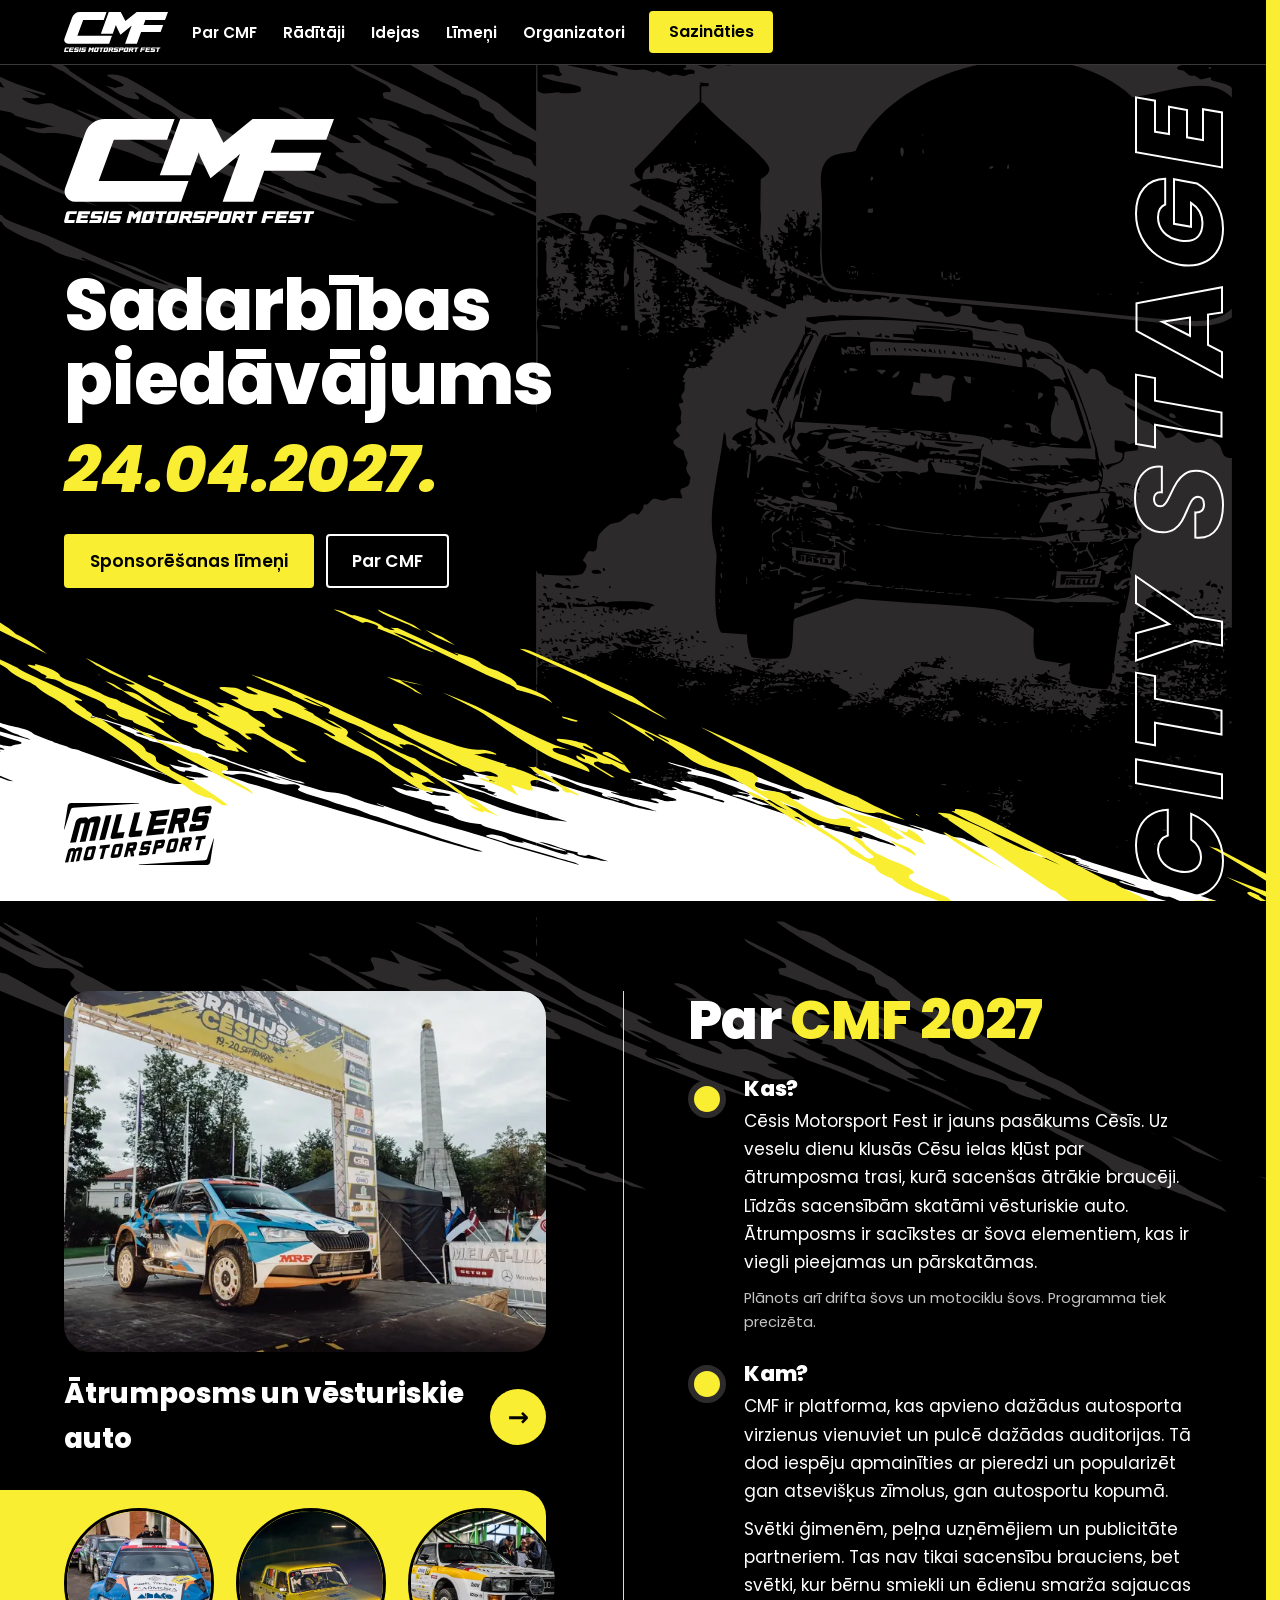
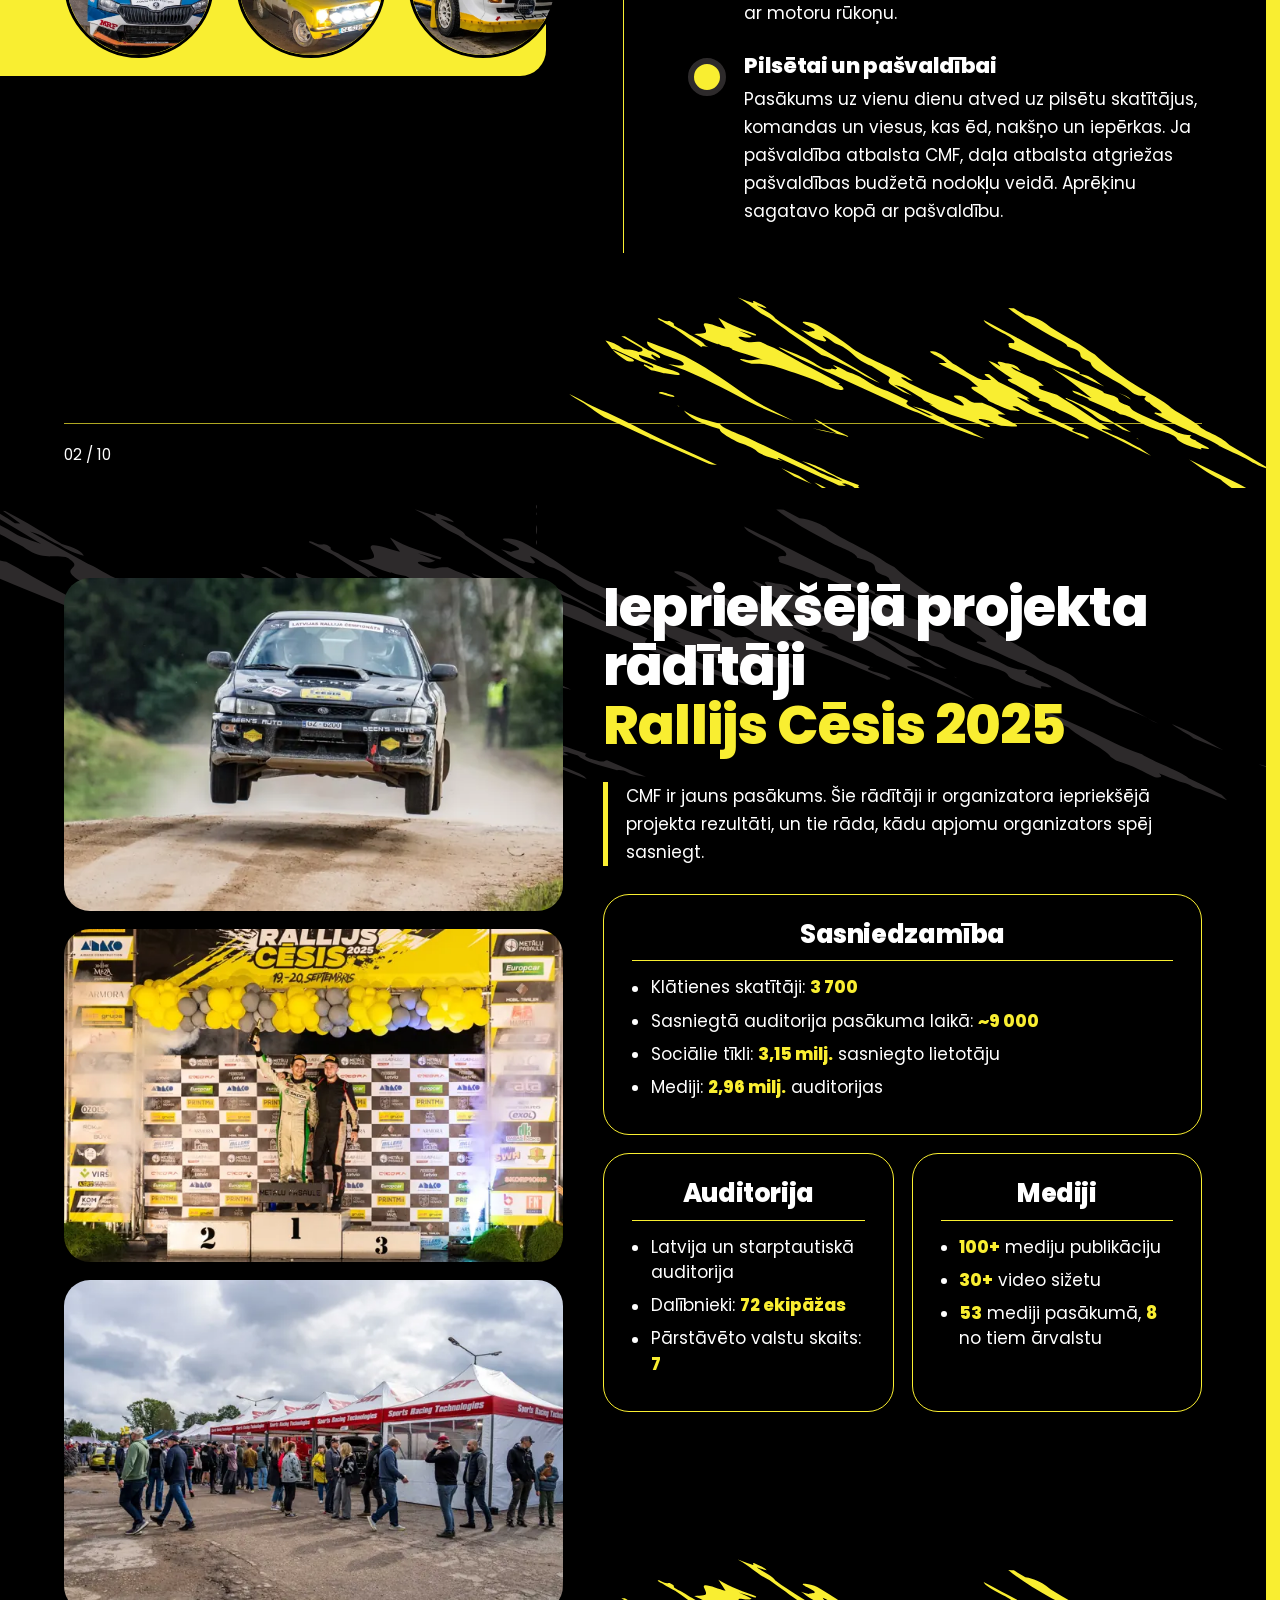
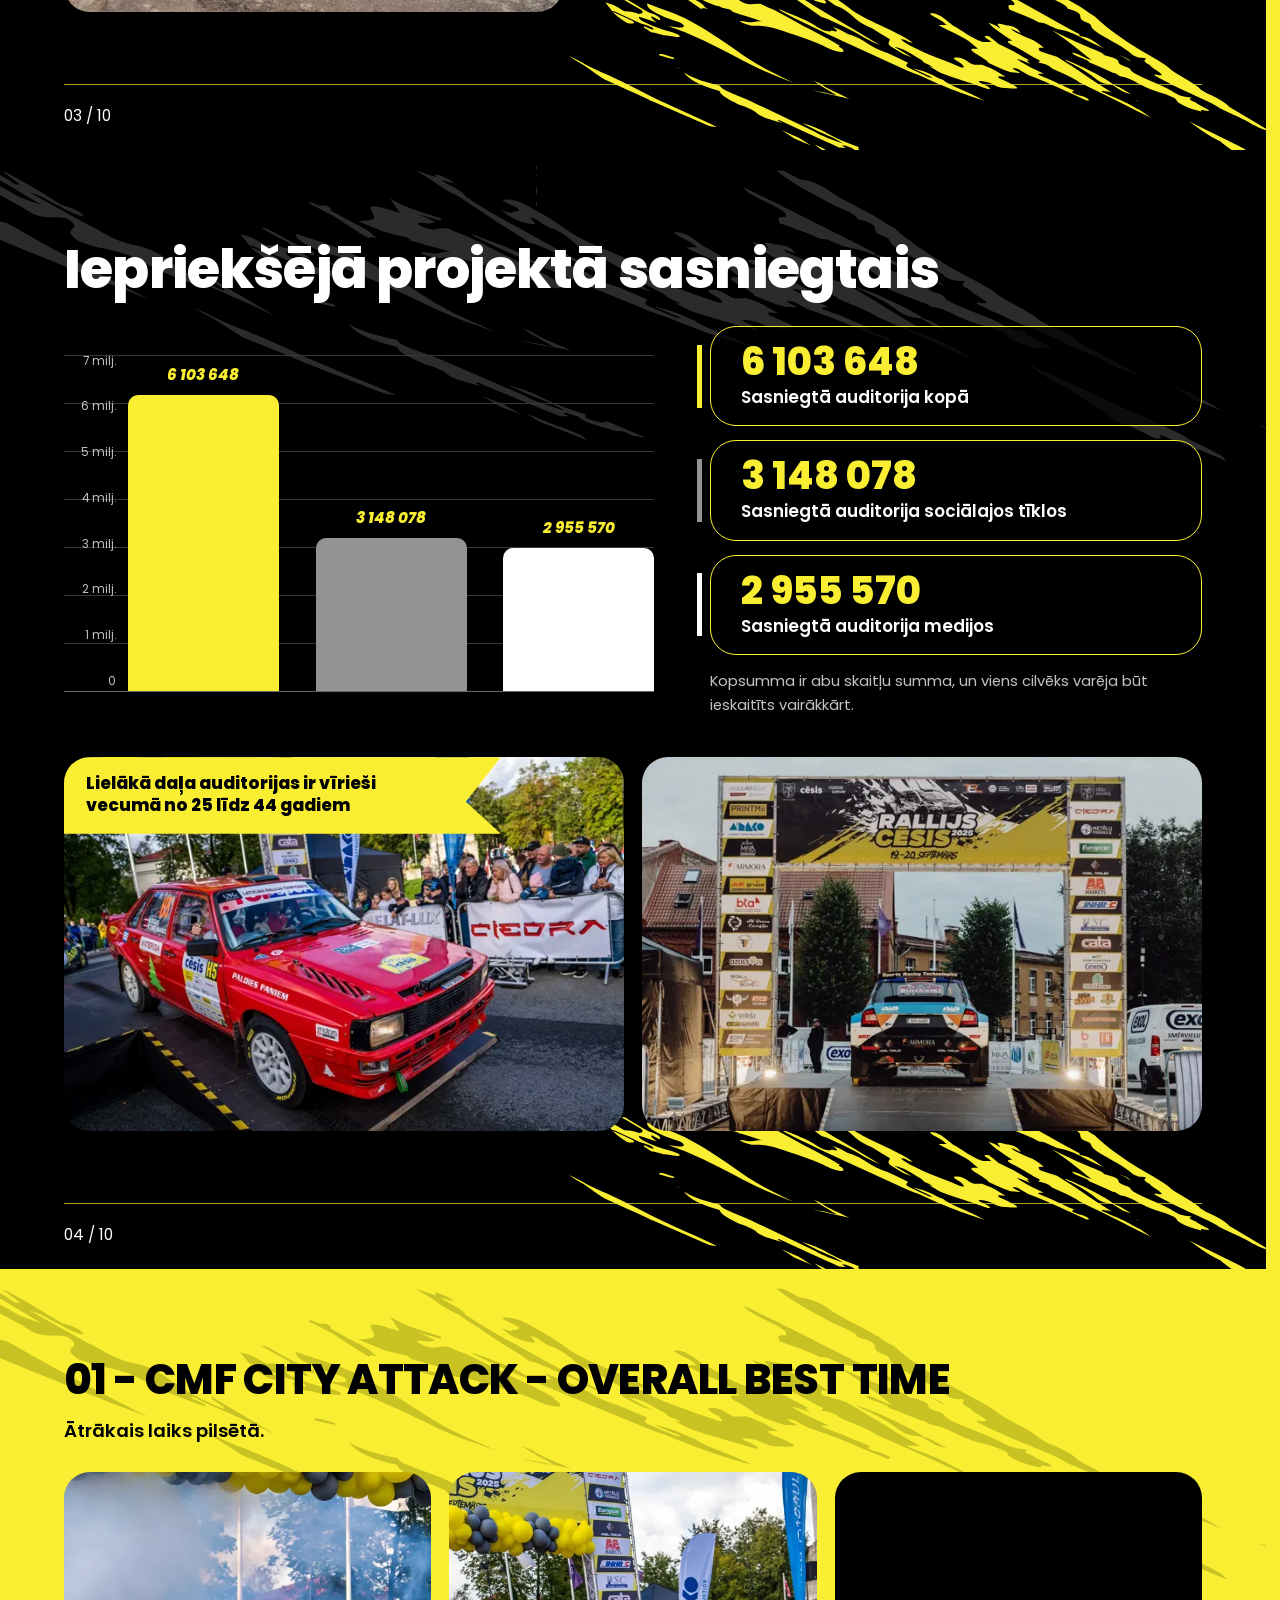
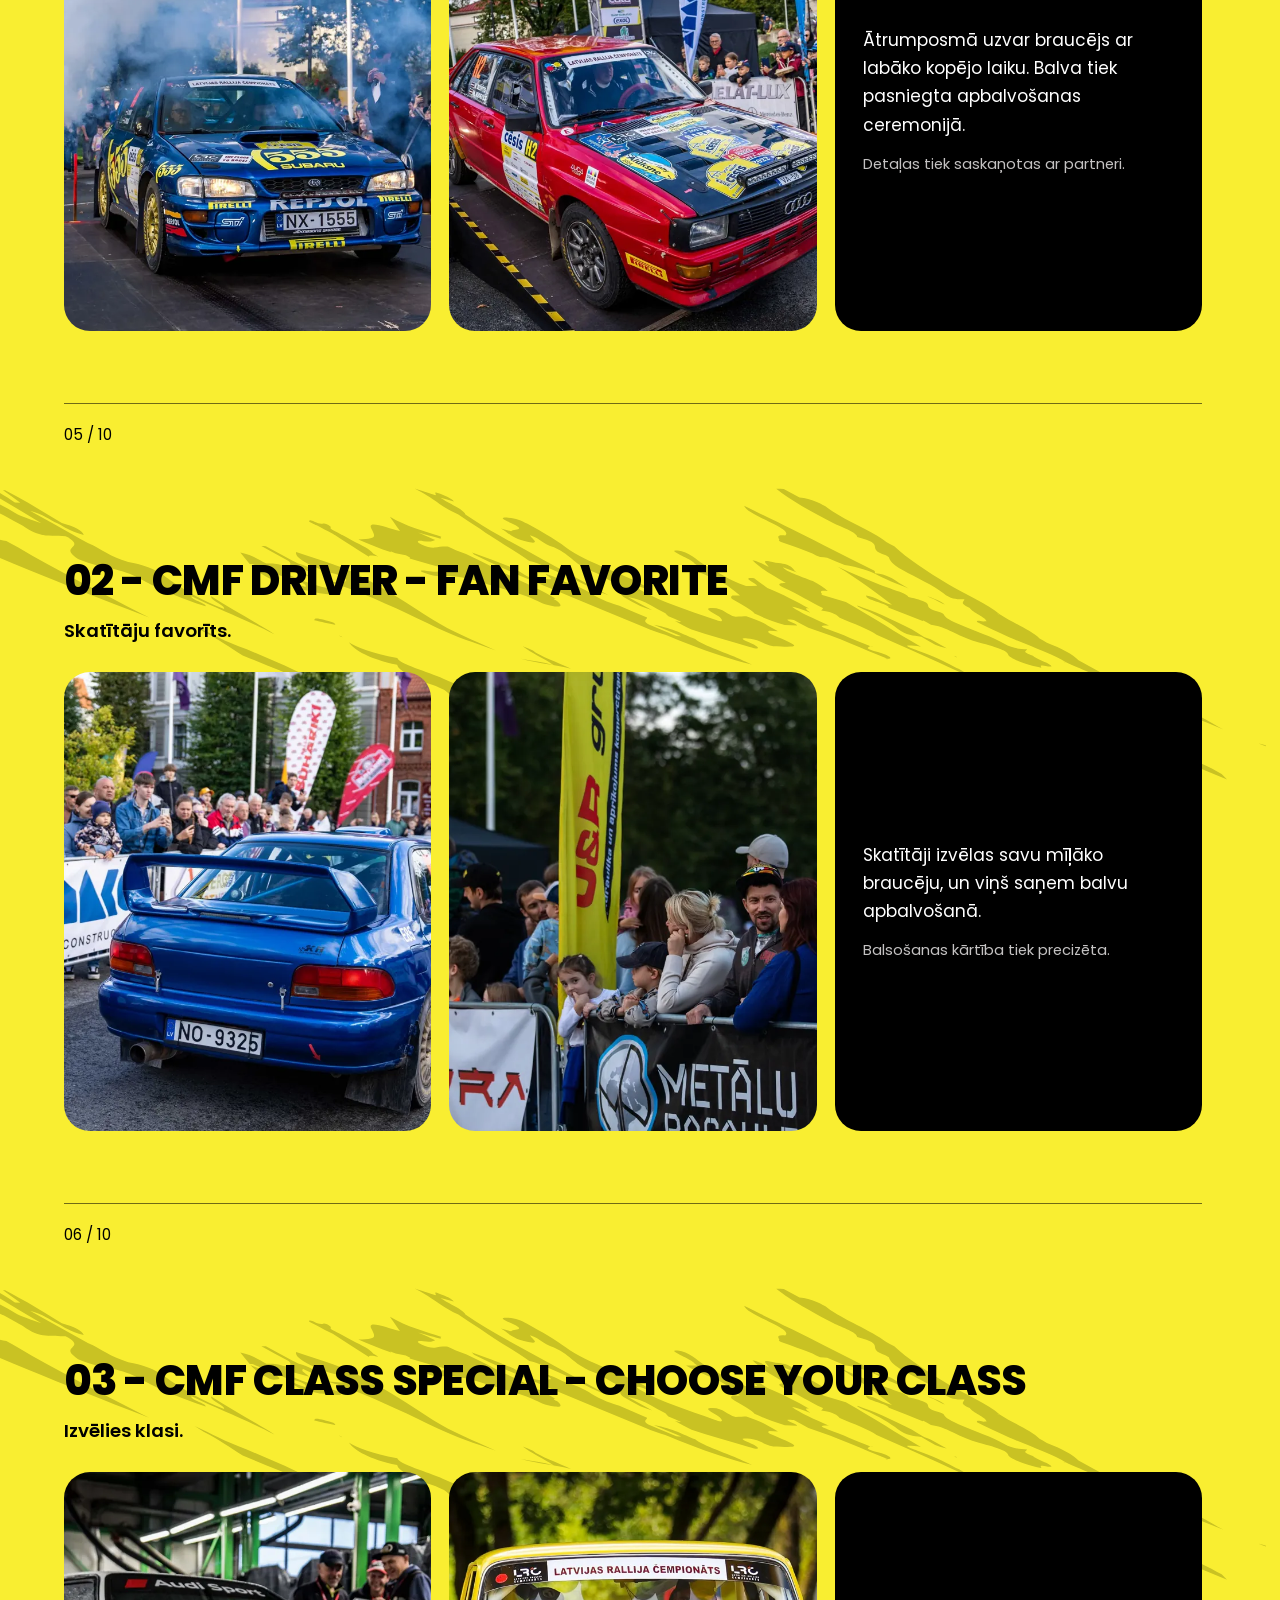
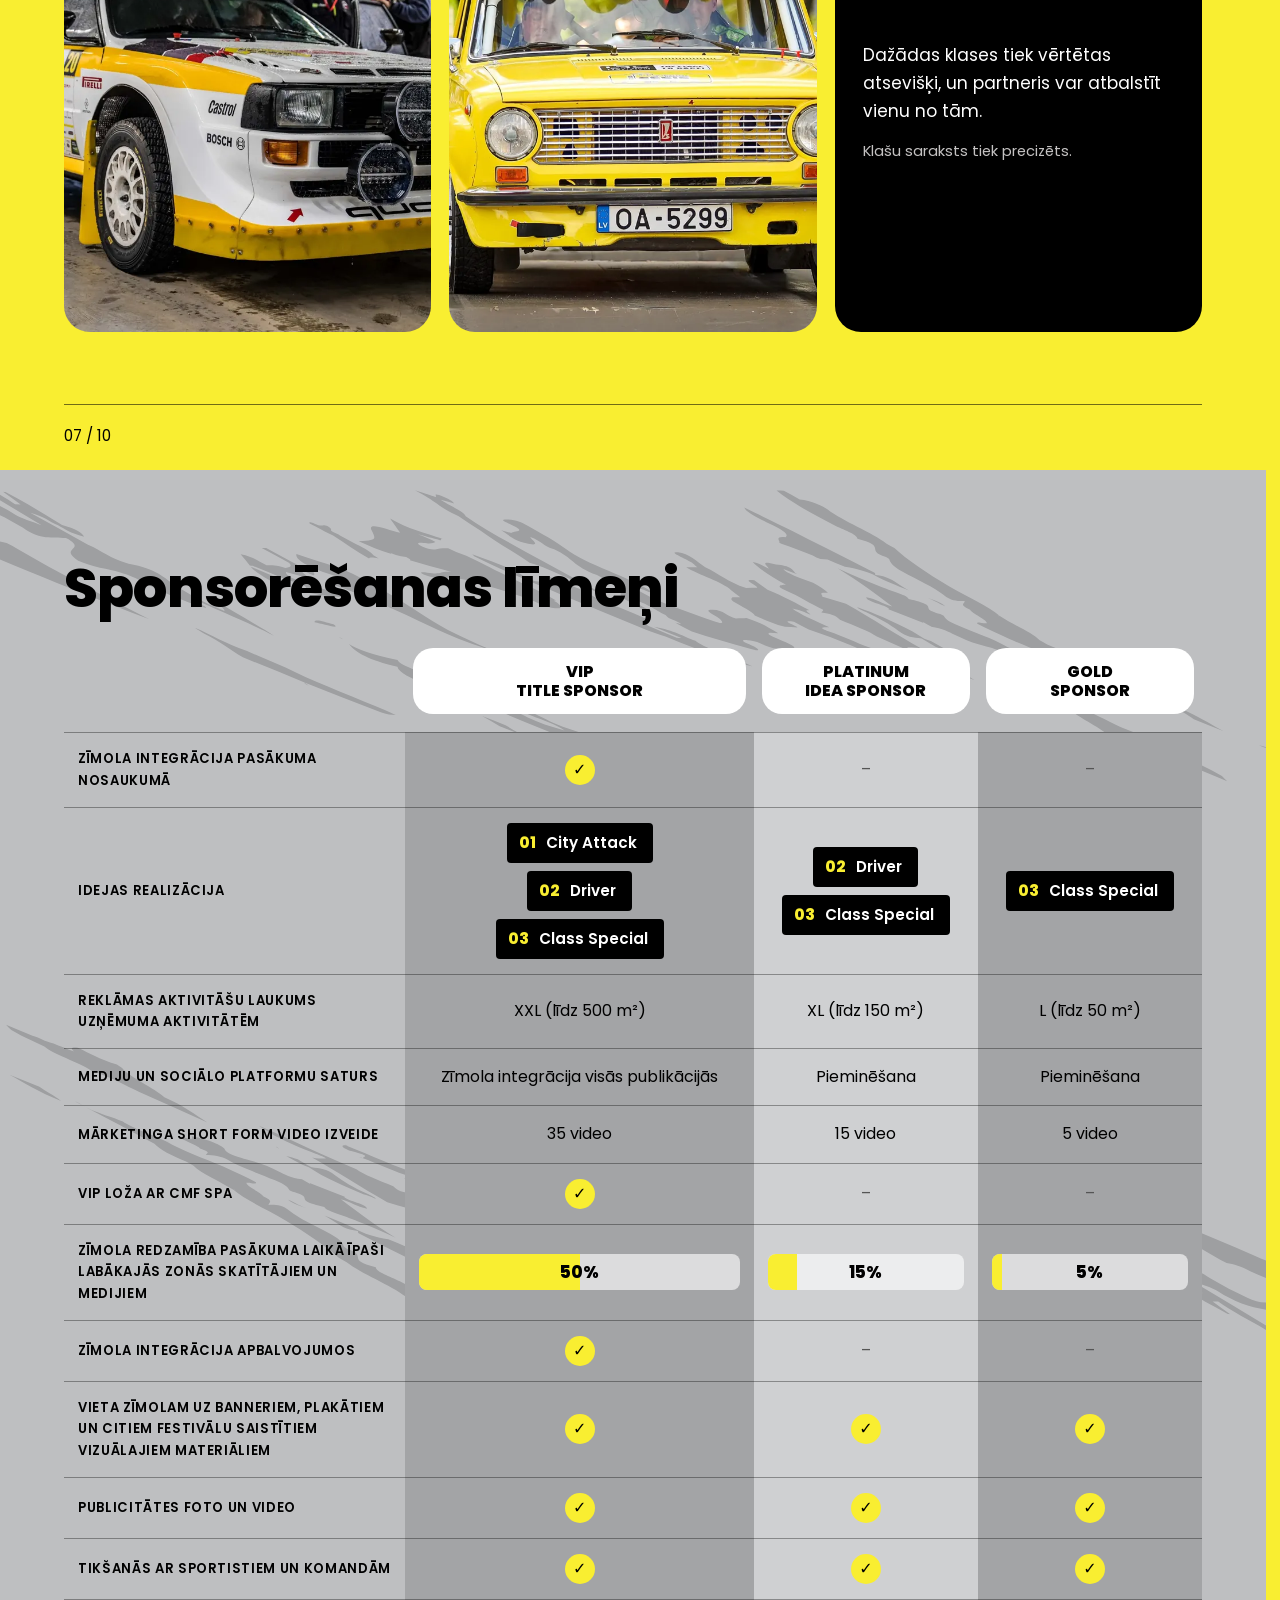
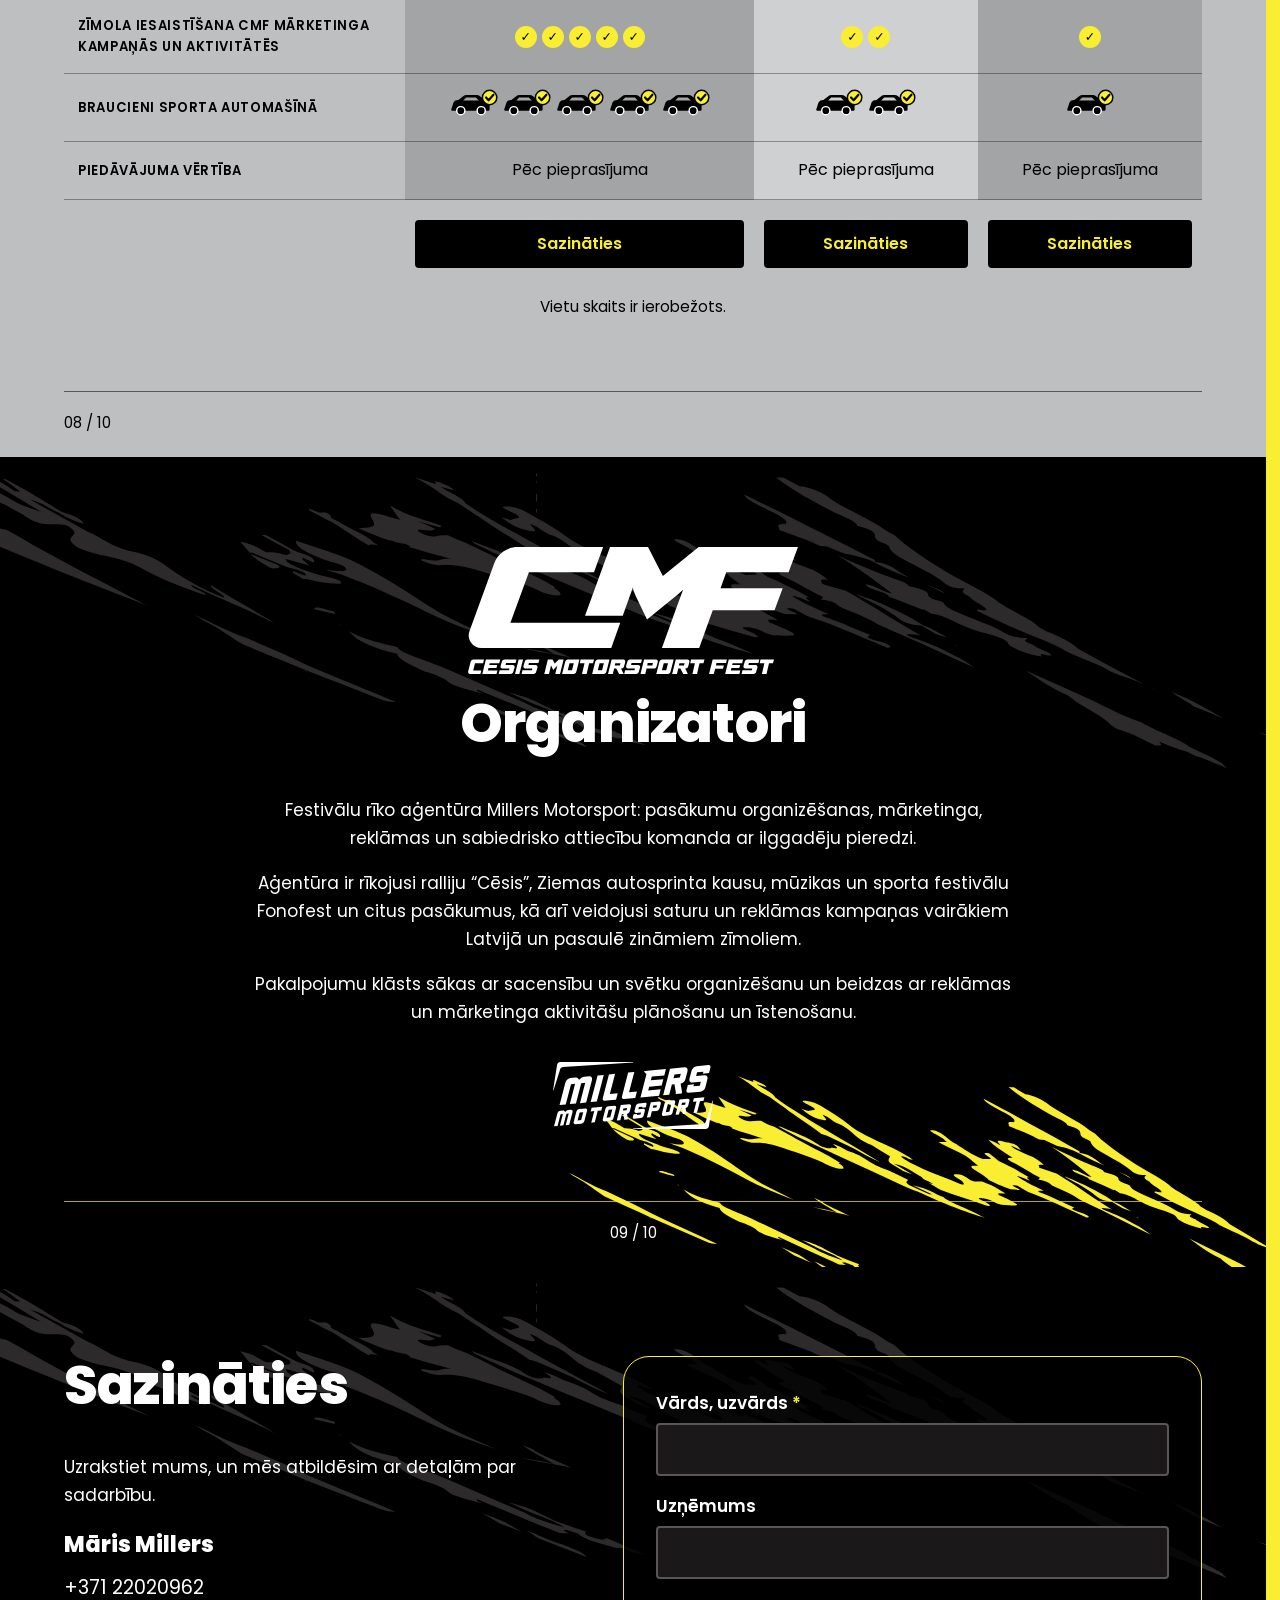
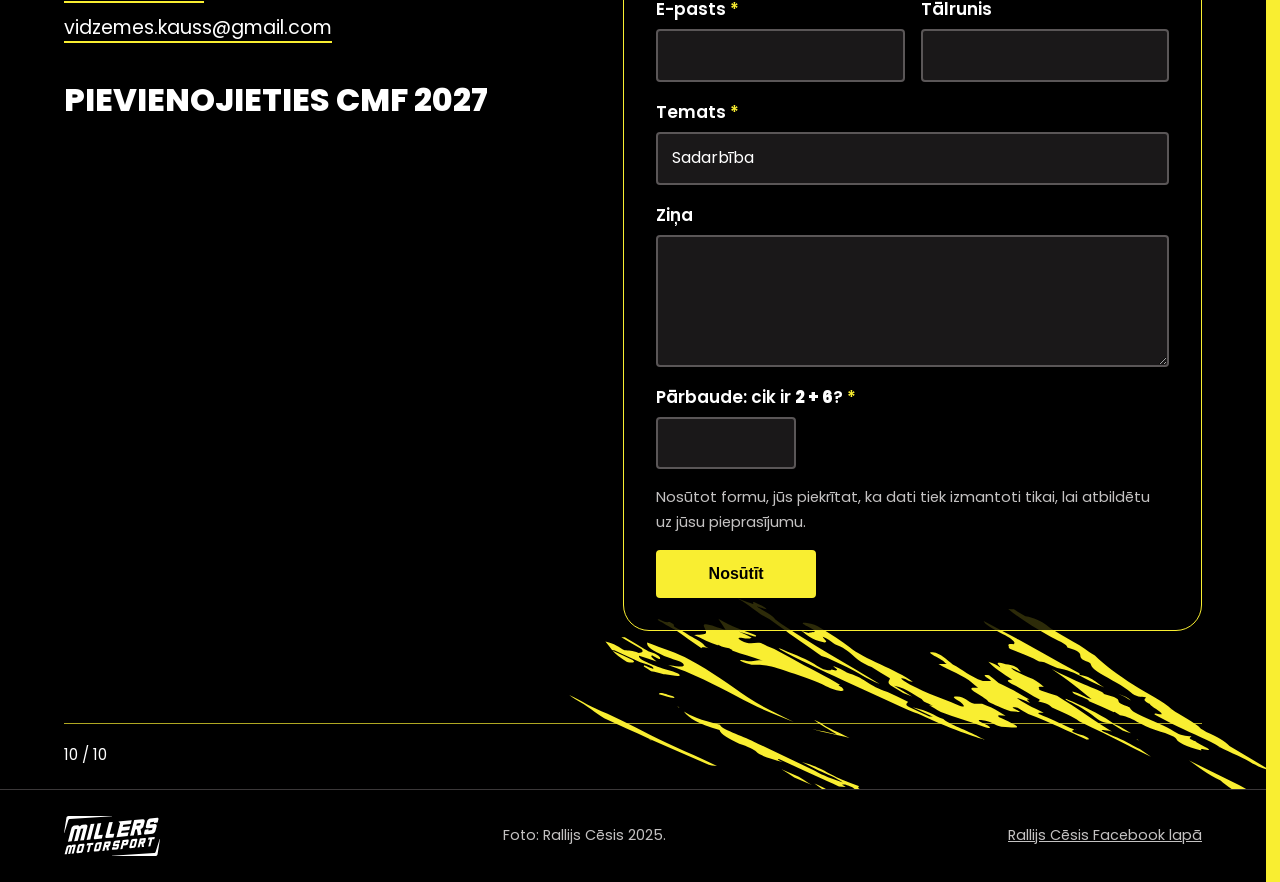
==== commit 37bce44c: "Contact form section, tier buttons prefill subject, labelled idea links" ====
--- a/sponsori/index.html
+++ b/sponsori/index.html
@@ -224,7 +224,7 @@
         <button type="button" class="tnext" aria-label="Nākamais līmenis">→</button>
       </div>
       <div class="tt" tabindex="0">
-      <article class="tcard" aria-label="VIP Title sponsor"><h3 class="tier">VIP<small>Title sponsor</small></h3><dl><div class="trow"><dt>Zīmola integrācija pasākuma nosaukumā</dt><dd><span class="tick" aria-hidden="true">✓</span><span class="sr">Ir</span></dd></div><div class="trow"><dt>Idejas realizācija</dt><dd><span class="ideas"><a class="idea-chip" href="#idejas" aria-label="Ideja 01: CMF City Attack">01</a><a class="idea-chip" href="#driver" aria-label="Ideja 02: CMF Driver">02</a><a class="idea-chip" href="#klase" aria-label="Ideja 03: CMF Class Special">03</a></span></dd></div><div class="trow"><dt>Reklāmas aktivitāšu laukums uzņēmuma aktivitātēm</dt><dd>XXL (līdz 500 m²)</dd></div><div class="trow"><dt>Mediju un sociālo platformu saturs</dt><dd>Zīmola integrācija visās publikācijās</dd></div><div class="trow"><dt>Mārketinga short form video izveide</dt><dd>35 video</dd></div><div class="trow"><dt>VIP loža ar CMF SPA</dt><dd><span class="tick" aria-hidden="true">✓</span><span class="sr">Ir</span></dd></div><div class="trow"><dt>Zīmola redzamība pasākuma laikā īpaši labākajās zonās skatītājiem un medijiem</dt><dd><span class="bar"><i style="width:50%"></i><span>50%</span></span></dd></div><div class="trow"><dt>Zīmola integrācija apbalvojumos</dt><dd><span class="tick" aria-hidden="true">✓</span><span class="sr">Ir</span></dd></div><div class="trow"><dt>Vieta zīmolam uz banneriem, plakātiem un citiem festivālu saistītiem vizuālajiem materiāliem</dt><dd><span class="tick" aria-hidden="true">✓</span><span class="sr">Ir</span></dd></div><div class="trow"><dt>Publicitātes foto un video</dt><dd><span class="tick" aria-hidden="true">✓</span><span class="sr">Ir</span></dd></div><div class="trow"><dt>Tikšanās ar sportistiem un komandām</dt><dd><span class="tick" aria-hidden="true">✓</span><span class="sr">Ir</span></dd></div><div class="trow"><dt>Zīmola iesaistīšana CMF mārketinga kampaņās un aktivitātēs</dt><dd><span class="ticks" role="img" aria-label="5"><span class="tick sm" aria-hidden="true">✓</span><span class="tick sm" aria-hidden="true">✓</span><span class="tick sm" aria-hidden="true">✓</span><span class="tick sm" aria-hidden="true">✓</span><span class="tick sm" aria-hidden="true">✓</span></span></dd></div><div class="trow"><dt>Braucieni sporta automašīnā</dt><dd><span class="cars" role="img" aria-label="5"><svg class="car" aria-hidden="true" focusable="false"><use href="#car"/></svg><svg class="car" aria-hidden="true" focusable="false"><use href="#car"/></svg><svg class="car" aria-hidden="true" focusable="false"><use href="#car"/></svg><svg class="car" aria-hidden="true" focusable="false"><use href="#car"/></svg><svg class="car" aria-hidden="true" focusable="false"><use href="#car"/></svg></span></dd></div><div class="trow"><dt>Piedāvājuma vērtība</dt><dd>Pēc pieprasījuma</dd></div></dl><a class="btn btn-dark" href="mailto:vidzemes.kauss@gmail.com?subject=CMF%20-%20piedāvājums%20-%20VIP" aria-label="Sazināties: VIP">Sazināties</a></article><article class="tcard" aria-label="Platinum Idea sponsor"><h3 class="tier">Platinum<small>Idea sponsor</small></h3><dl><div class="trow"><dt>Zīmola integrācija pasākuma nosaukumā</dt><dd><span class="none" aria-hidden="true">–</span><span class="sr">Nav</span></dd></div><div class="trow"><dt>Idejas realizācija</dt><dd><span class="ideas"><a class="idea-chip" href="#driver" aria-label="Ideja 02: CMF Driver">02</a><a class="idea-chip" href="#klase" aria-label="Ideja 03: CMF Class Special">03</a></span></dd></div><div class="trow"><dt>Reklāmas aktivitāšu laukums uzņēmuma aktivitātēm</dt><dd>XL (līdz 150 m²)</dd></div><div class="trow"><dt>Mediju un sociālo platformu saturs</dt><dd>Pieminēšana</dd></div><div class="trow"><dt>Mārketinga short form video izveide</dt><dd>15 video</dd></div><div class="trow"><dt>VIP loža ar CMF SPA</dt><dd><span class="none" aria-hidden="true">–</span><span class="sr">Nav</span></dd></div><div class="trow"><dt>Zīmola redzamība pasākuma laikā īpaši labākajās zonās skatītājiem un medijiem</dt><dd><span class="bar"><i style="width:15%"></i><span>15%</span></span></dd></div><div class="trow"><dt>Zīmola integrācija apbalvojumos</dt><dd><span class="none" aria-hidden="true">–</span><span class="sr">Nav</span></dd></div><div class="trow"><dt>Vieta zīmolam uz banneriem, plakātiem un citiem festivālu saistītiem vizuālajiem materiāliem</dt><dd><span class="tick" aria-hidden="true">✓</span><span class="sr">Ir</span></dd></div><div class="trow"><dt>Publicitātes foto un video</dt><dd><span class="tick" aria-hidden="true">✓</span><span class="sr">Ir</span></dd></div><div class="trow"><dt>Tikšanās ar sportistiem un komandām</dt><dd><span class="tick" aria-hidden="true">✓</span><span class="sr">Ir</span></dd></div><div class="trow"><dt>Zīmola iesaistīšana CMF mārketinga kampaņās un aktivitātēs</dt><dd><span class="ticks" role="img" aria-label="2"><span class="tick sm" aria-hidden="true">✓</span><span class="tick sm" aria-hidden="true">✓</span></span></dd></div><div class="trow"><dt>Braucieni sporta automašīnā</dt><dd><span class="cars" role="img" aria-label="2"><svg class="car" aria-hidden="true" focusable="false"><use href="#car"/></svg><svg class="car" aria-hidden="true" focusable="false"><use href="#car"/></svg></span></dd></div><div class="trow"><dt>Piedāvājuma vērtība</dt><dd>Pēc pieprasījuma</dd></div></dl><a class="btn btn-dark" href="mailto:vidzemes.kauss@gmail.com?subject=CMF%20-%20piedāvājums%20-%20Platinum" aria-label="Sazināties: Platinum">Sazināties</a></article><article class="tcard" aria-label="Gold Sponsor"><h3 class="tier">Gold<small>Sponsor</small></h3><dl><div class="trow"><dt>Zīmola integrācija pasākuma nosaukumā</dt><dd><span class="none" aria-hidden="true">–</span><span class="sr">Nav</span></dd></div><div class="trow"><dt>Idejas realizācija</dt><dd><span class="ideas"><a class="idea-chip" href="#klase" aria-label="Ideja 03: CMF Class Special">03</a></span></dd></div><div class="trow"><dt>Reklāmas aktivitāšu laukums uzņēmuma aktivitātēm</dt><dd>L (līdz 50 m²)</dd></div><div class="trow"><dt>Mediju un sociālo platformu saturs</dt><dd>Pieminēšana</dd></div><div class="trow"><dt>Mārketinga short form video izveide</dt><dd>5 video</dd></div><div class="trow"><dt>VIP loža ar CMF SPA</dt><dd><span class="none" aria-hidden="true">–</span><span class="sr">Nav</span></dd></div><div class="trow"><dt>Zīmola redzamība pasākuma laikā īpaši labākajās zonās skatītājiem un medijiem</dt><dd><span class="bar"><i style="width:5%"></i><span>5%</span></span></dd></div><div class="trow"><dt>Zīmola integrācija apbalvojumos</dt><dd><span class="none" aria-hidden="true">–</span><span class="sr">Nav</span></dd></div><div class="trow"><dt>Vieta zīmolam uz banneriem, plakātiem un citiem festivālu saistītiem vizuālajiem materiāliem</dt><dd><span class="tick" aria-hidden="true">✓</span><span class="sr">Ir</span></dd></div><div class="trow"><dt>Publicitātes foto un video</dt><dd><span class="tick" aria-hidden="true">✓</span><span class="sr">Ir</span></dd></div><div class="trow"><dt>Tikšanās ar sportistiem un komandām</dt><dd><span class="tick" aria-hidden="true">✓</span><span class="sr">Ir</span></dd></div><div class="trow"><dt>Zīmola iesaistīšana CMF mārketinga kampaņās un aktivitātēs</dt><dd><span class="ticks" role="img" aria-label="1"><span class="tick sm" aria-hidden="true">✓</span></span></dd></div><div class="trow"><dt>Braucieni sporta automašīnā</dt><dd><span class="cars" role="img" aria-label="1"><svg class="car" aria-hidden="true" focusable="false"><use href="#car"/></svg></span></dd></div><div class="trow"><dt>Piedāvājuma vērtība</dt><dd>Pēc pieprasījuma</dd></div></dl><a class="btn btn-dark" href="mailto:vidzemes.kauss@gmail.com?subject=CMF%20-%20piedāvājums%20-%20Gold" aria-label="Sazināties: Gold">Sazināties</a></article>
+      <article class="tcard" aria-label="VIP Title sponsor"><h3 class="tier">VIP<small>Title sponsor</small></h3><dl><div class="trow"><dt>Zīmola integrācija pasākuma nosaukumā</dt><dd><span class="tick" aria-hidden="true">✓</span><span class="sr">Ir</span></dd></div><div class="trow"><dt>Idejas realizācija</dt><dd><span class="ideas"><a class="idea-chip" href="#idejas" aria-label="Ideja 01: CMF City Attack"><b>01</b> City Attack</a><a class="idea-chip" href="#driver" aria-label="Ideja 02: CMF Driver"><b>02</b> Driver</a><a class="idea-chip" href="#klase" aria-label="Ideja 03: CMF Class Special"><b>03</b> Class Special</a></span></dd></div><div class="trow"><dt>Reklāmas aktivitāšu laukums uzņēmuma aktivitātēm</dt><dd>XXL (līdz 500 m²)</dd></div><div class="trow"><dt>Mediju un sociālo platformu saturs</dt><dd>Zīmola integrācija visās publikācijās</dd></div><div class="trow"><dt>Mārketinga short form video izveide</dt><dd>35 video</dd></div><div class="trow"><dt>VIP loža ar CMF SPA</dt><dd><span class="tick" aria-hidden="true">✓</span><span class="sr">Ir</span></dd></div><div class="trow"><dt>Zīmola redzamība pasākuma laikā īpaši labākajās zonās skatītājiem un medijiem</dt><dd><span class="bar"><i style="width:50%"></i><span>50%</span></span></dd></div><div class="trow"><dt>Zīmola integrācija apbalvojumos</dt><dd><span class="tick" aria-hidden="true">✓</span><span class="sr">Ir</span></dd></div><div class="trow"><dt>Vieta zīmolam uz banneriem, plakātiem un citiem festivālu saistītiem vizuālajiem materiāliem</dt><dd><span class="tick" aria-hidden="true">✓</span><span class="sr">Ir</span></dd></div><div class="trow"><dt>Publicitātes foto un video</dt><dd><span class="tick" aria-hidden="true">✓</span><span class="sr">Ir</span></dd></div><div class="trow"><dt>Tikšanās ar sportistiem un komandām</dt><dd><span class="tick" aria-hidden="true">✓</span><span class="sr">Ir</span></dd></div><div class="trow"><dt>Zīmola iesaistīšana CMF mārketinga kampaņās un aktivitātēs</dt><dd><span class="ticks" role="img" aria-label="5"><span class="tick sm" aria-hidden="true">✓</span><span class="tick sm" aria-hidden="true">✓</span><span class="tick sm" aria-hidden="true">✓</span><span class="tick sm" aria-hidden="true">✓</span><span class="tick sm" aria-hidden="true">✓</span></span></dd></div><div class="trow"><dt>Braucieni sporta automašīnā</dt><dd><span class="cars" role="img" aria-label="5"><svg class="car" aria-hidden="true" focusable="false"><use href="#car"/></svg><svg class="car" aria-hidden="true" focusable="false"><use href="#car"/></svg><svg class="car" aria-hidden="true" focusable="false"><use href="#car"/></svg><svg class="car" aria-hidden="true" focusable="false"><use href="#car"/></svg><svg class="car" aria-hidden="true" focusable="false"><use href="#car"/></svg></span></dd></div><div class="trow"><dt>Piedāvājuma vērtība</dt><dd>Pēc pieprasījuma</dd></div></dl><a class="btn btn-dark" href="#sazinaties" data-subject="Sponsorēšana: VIP" aria-label="Sazināties: VIP">Sazināties</a></article><article class="tcard" aria-label="Platinum Idea sponsor"><h3 class="tier">Platinum<small>Idea sponsor</small></h3><dl><div class="trow"><dt>Zīmola integrācija pasākuma nosaukumā</dt><dd><span class="none" aria-hidden="true">–</span><span class="sr">Nav</span></dd></div><div class="trow"><dt>Idejas realizācija</dt><dd><span class="ideas"><a class="idea-chip" href="#driver" aria-label="Ideja 02: CMF Driver"><b>02</b> Driver</a><a class="idea-chip" href="#klase" aria-label="Ideja 03: CMF Class Special"><b>03</b> Class Special</a></span></dd></div><div class="trow"><dt>Reklāmas aktivitāšu laukums uzņēmuma aktivitātēm</dt><dd>XL (līdz 150 m²)</dd></div><div class="trow"><dt>Mediju un sociālo platformu saturs</dt><dd>Pieminēšana</dd></div><div class="trow"><dt>Mārketinga short form video izveide</dt><dd>15 video</dd></div><div class="trow"><dt>VIP loža ar CMF SPA</dt><dd><span class="none" aria-hidden="true">–</span><span class="sr">Nav</span></dd></div><div class="trow"><dt>Zīmola redzamība pasākuma laikā īpaši labākajās zonās skatītājiem un medijiem</dt><dd><span class="bar"><i style="width:15%"></i><span>15%</span></span></dd></div><div class="trow"><dt>Zīmola integrācija apbalvojumos</dt><dd><span class="none" aria-hidden="true">–</span><span class="sr">Nav</span></dd></div><div class="trow"><dt>Vieta zīmolam uz banneriem, plakātiem un citiem festivālu saistītiem vizuālajiem materiāliem</dt><dd><span class="tick" aria-hidden="true">✓</span><span class="sr">Ir</span></dd></div><div class="trow"><dt>Publicitātes foto un video</dt><dd><span class="tick" aria-hidden="true">✓</span><span class="sr">Ir</span></dd></div><div class="trow"><dt>Tikšanās ar sportistiem un komandām</dt><dd><span class="tick" aria-hidden="true">✓</span><span class="sr">Ir</span></dd></div><div class="trow"><dt>Zīmola iesaistīšana CMF mārketinga kampaņās un aktivitātēs</dt><dd><span class="ticks" role="img" aria-label="2"><span class="tick sm" aria-hidden="true">✓</span><span class="tick sm" aria-hidden="true">✓</span></span></dd></div><div class="trow"><dt>Braucieni sporta automašīnā</dt><dd><span class="cars" role="img" aria-label="2"><svg class="car" aria-hidden="true" focusable="false"><use href="#car"/></svg><svg class="car" aria-hidden="true" focusable="false"><use href="#car"/></svg></span></dd></div><div class="trow"><dt>Piedāvājuma vērtība</dt><dd>Pēc pieprasījuma</dd></div></dl><a class="btn btn-dark" href="#sazinaties" data-subject="Sponsorēšana: Platinum" aria-label="Sazināties: Platinum">Sazināties</a></article><article class="tcard" aria-label="Gold Sponsor"><h3 class="tier">Gold<small>Sponsor</small></h3><dl><div class="trow"><dt>Zīmola integrācija pasākuma nosaukumā</dt><dd><span class="none" aria-hidden="true">–</span><span class="sr">Nav</span></dd></div><div class="trow"><dt>Idejas realizācija</dt><dd><span class="ideas"><a class="idea-chip" href="#klase" aria-label="Ideja 03: CMF Class Special"><b>03</b> Class Special</a></span></dd></div><div class="trow"><dt>Reklāmas aktivitāšu laukums uzņēmuma aktivitātēm</dt><dd>L (līdz 50 m²)</dd></div><div class="trow"><dt>Mediju un sociālo platformu saturs</dt><dd>Pieminēšana</dd></div><div class="trow"><dt>Mārketinga short form video izveide</dt><dd>5 video</dd></div><div class="trow"><dt>VIP loža ar CMF SPA</dt><dd><span class="none" aria-hidden="true">–</span><span class="sr">Nav</span></dd></div><div class="trow"><dt>Zīmola redzamība pasākuma laikā īpaši labākajās zonās skatītājiem un medijiem</dt><dd><span class="bar"><i style="width:5%"></i><span>5%</span></span></dd></div><div class="trow"><dt>Zīmola integrācija apbalvojumos</dt><dd><span class="none" aria-hidden="true">–</span><span class="sr">Nav</span></dd></div><div class="trow"><dt>Vieta zīmolam uz banneriem, plakātiem un citiem festivālu saistītiem vizuālajiem materiāliem</dt><dd><span class="tick" aria-hidden="true">✓</span><span class="sr">Ir</span></dd></div><div class="trow"><dt>Publicitātes foto un video</dt><dd><span class="tick" aria-hidden="true">✓</span><span class="sr">Ir</span></dd></div><div class="trow"><dt>Tikšanās ar sportistiem un komandām</dt><dd><span class="tick" aria-hidden="true">✓</span><span class="sr">Ir</span></dd></div><div class="trow"><dt>Zīmola iesaistīšana CMF mārketinga kampaņās un aktivitātēs</dt><dd><span class="ticks" role="img" aria-label="1"><span class="tick sm" aria-hidden="true">✓</span></span></dd></div><div class="trow"><dt>Braucieni sporta automašīnā</dt><dd><span class="cars" role="img" aria-label="1"><svg class="car" aria-hidden="true" focusable="false"><use href="#car"/></svg></span></dd></div><div class="trow"><dt>Piedāvājuma vērtība</dt><dd>Pēc pieprasījuma</dd></div></dl><a class="btn btn-dark" href="#sazinaties" data-subject="Sponsorēšana: Gold" aria-label="Sazināties: Gold">Sazināties</a></article>
       </div>
     </div>
     <table>
@@ -243,9 +243,9 @@
           <td class="c-plat" data-label="Platinum"><span class="none" aria-hidden="true">–</span><span class="sr">Nav</span></td>
           <td class="c-gold" data-label="Gold"><span class="none" aria-hidden="true">–</span><span class="sr">Nav</span></td></tr>
         <tr><th scope="row">Idejas realizācija</th>
-          <td class="c-vip" data-label="VIP"><span class="ideas"><a class="idea-chip" href="#idejas" aria-label="Ideja 01: CMF City Attack">01</a><a class="idea-chip" href="#driver" aria-label="Ideja 02: CMF Driver">02</a><a class="idea-chip" href="#klase" aria-label="Ideja 03: CMF Class Special">03</a></span></td>
-          <td class="c-plat" data-label="Platinum"><span class="ideas"><a class="idea-chip" href="#driver" aria-label="Ideja 02: CMF Driver">02</a><a class="idea-chip" href="#klase" aria-label="Ideja 03: CMF Class Special">03</a></span></td>
-          <td class="c-gold" data-label="Gold"><span class="ideas"><a class="idea-chip" href="#klase" aria-label="Ideja 03: CMF Class Special">03</a></span></td></tr>
+          <td class="c-vip" data-label="VIP"><span class="ideas"><a class="idea-chip" href="#idejas" aria-label="Ideja 01: CMF City Attack"><b>01</b> City Attack</a><a class="idea-chip" href="#driver" aria-label="Ideja 02: CMF Driver"><b>02</b> Driver</a><a class="idea-chip" href="#klase" aria-label="Ideja 03: CMF Class Special"><b>03</b> Class Special</a></span></td>
+          <td class="c-plat" data-label="Platinum"><span class="ideas"><a class="idea-chip" href="#driver" aria-label="Ideja 02: CMF Driver"><b>02</b> Driver</a><a class="idea-chip" href="#klase" aria-label="Ideja 03: CMF Class Special"><b>03</b> Class Special</a></span></td>
+          <td class="c-gold" data-label="Gold"><span class="ideas"><a class="idea-chip" href="#klase" aria-label="Ideja 03: CMF Class Special"><b>03</b> Class Special</a></span></td></tr>
         <tr><th scope="row">Reklāmas aktivitāšu laukums uzņēmuma aktivitātēm</th>
           <td class="c-vip" data-label="VIP">XXL (līdz 500 m²)</td>
           <td class="c-plat" data-label="Platinum">XL (līdz 150 m²)</td>
@@ -297,9 +297,9 @@
       </tbody>
       <tfoot>
         <tr><th scope="row"><span class="sr">Sazināties</span></th>
-          <td><a class="btn btn-dark" href="mailto:vidzemes.kauss@gmail.com?subject=CMF%20-%20piedāvājums%20-%20VIP" aria-label="Sazināties: VIP">Sazināties</a></td>
-          <td><a class="btn btn-dark" href="mailto:vidzemes.kauss@gmail.com?subject=CMF%20-%20piedāvājums%20-%20Platinum" aria-label="Sazināties: Platinum">Sazināties</a></td>
-          <td><a class="btn btn-dark" href="mailto:vidzemes.kauss@gmail.com?subject=CMF%20-%20piedāvājums%20-%20Gold" aria-label="Sazināties: Gold">Sazināties</a></td></tr>
+          <td><a class="btn btn-dark" href="#sazinaties" data-subject="Sponsorēšana: VIP" aria-label="Sazināties: VIP">Sazināties</a></td>
+          <td><a class="btn btn-dark" href="#sazinaties" data-subject="Sponsorēšana: Platinum" aria-label="Sazināties: Platinum">Sazināties</a></td>
+          <td><a class="btn btn-dark" href="#sazinaties" data-subject="Sponsorēšana: Gold" aria-label="Sazināties: Gold">Sazināties</a></td></tr>
       </tfoot>
     </table>
     <div class="tnotes">
@@ -326,15 +326,56 @@
 <!-- 11 contact -->
 <section class="slide" id="sazinaties">
   <div class="slide-in contact">
-    <div>
+    <div class="contact-info">
       <h2 class="title">Sazināties</h2>
+      <p>Uzrakstiet mums, un mēs atbildēsim ar detaļām par sadarbību.</p>
       <p class="who">Māris Millers</p>
       <ul class="clist">
         <li><a href="tel:+37122020962">+371 22020962</a></li>
-        <li><a href="mailto:vidzemes.kauss@gmail.com?subject=CMF%20sponsor%C4%93%C5%A1ana">vidzemes.kauss@gmail.com</a></li>
+        <li><a href="mailto:vidzemes.kauss@gmail.com">vidzemes.kauss@gmail.com</a></li>
       </ul>
-    </div>
-    <p class="join">Pievienojieties CMF 2027</p>
+      <p class="join">Pievienojieties CMF 2027</p>
+    </div>
+    <form class="cform" id="cform" novalidate>
+      <div class="field">
+        <label for="f-name">Vārds, uzvārds <span class="req" aria-hidden="true">*</span></label>
+        <input id="f-name" name="name" type="text" autocomplete="name" required aria-describedby="e-name">
+        <p class="err" id="e-name" role="alert"></p>
+      </div>
+      <div class="field">
+        <label for="f-company">Uzņēmums</label>
+        <input id="f-company" name="company" type="text" autocomplete="organization">
+      </div>
+      <div class="pair">
+        <div class="field">
+          <label for="f-email">E-pasts <span class="req" aria-hidden="true">*</span></label>
+          <input id="f-email" name="email" type="email" autocomplete="email" inputmode="email" required aria-describedby="e-email">
+          <p class="err" id="e-email" role="alert"></p>
+        </div>
+        <div class="field">
+          <label for="f-phone">Tālrunis</label>
+          <input id="f-phone" name="phone" type="tel" autocomplete="tel" inputmode="tel">
+        </div>
+      </div>
+      <div class="field">
+        <label for="f-subject">Temats <span class="req" aria-hidden="true">*</span></label>
+        <input id="f-subject" name="subject" type="text" required value="Sadarbība" aria-describedby="e-subject">
+        <p class="err" id="e-subject" role="alert"></p>
+      </div>
+      <div class="field">
+        <label for="f-msg">Ziņa</label>
+        <textarea id="f-msg" name="message" rows="4"></textarea>
+      </div>
+      <div class="field hp" aria-hidden="true"><label for="f-web">Neaizpildiet šo lauku</label><input id="f-web" name="_honey" type="text" tabindex="-1" autocomplete="off"></div>
+      <div class="field captcha">
+        <label for="f-cap">Pārbaude: cik ir <b id="cap-q">…</b>? <span class="req" aria-hidden="true">*</span></label>
+        <input id="f-cap" type="text" inputmode="numeric" autocomplete="off" required aria-describedby="e-cap">
+        <p class="err" id="e-cap" role="alert"></p>
+      </div>
+      <p class="note">Nosūtot formu, jūs piekrītat, ka dati tiek izmantoti tikai, lai atbildētu uz jūsu pieprasījumu.</p>
+      <button class="btn btn-solid" type="submit" id="f-send">Nosūtīt</button>
+      <p class="status" id="f-status" role="status" aria-live="polite"></p>
+    </form>
   </div>
   <div class="slide-foot">10 / 10</div>
 </section>
@@ -349,5 +390,6 @@
   </div>
 </footer>
 <script src="slider.js"></script>
+<script src="form.js"></script>
 </body>
 </html>
--- a/sponsori/style.css
+++ b/sponsori/style.css
@@ -260,3 +260,35 @@
 .ideas{display:inline-flex;gap:8px;justify-content:center;flex-wrap:wrap}
 .idea-chip{display:inline-grid;place-items:center;min-width:40px;height:40px;padding:0 6px;border-radius:50%;background:var(--black);color:var(--yellow);font-weight:800;font-size:.95rem;text-decoration:none;line-height:1}
 .idea-chip:hover,.idea-chip:focus-visible{background:var(--yellow);color:var(--black);outline:3px solid var(--black);outline-offset:2px}
+.ideas{flex-direction:column;align-items:center;gap:8px}
+.idea-chip{display:inline-flex;align-items:center;gap:10px;min-width:0;width:max-content;max-width:100%;height:auto;min-height:40px;padding:6px 16px 6px 12px;border-radius:var(--r-btn);font-size:.95rem;font-weight:600;color:var(--white);text-align:left}
+.idea-chip b{color:var(--yellow);font-weight:800}
+.idea-chip:hover b,.idea-chip:focus-visible b{color:var(--black)}
+.idea-chip:hover,.idea-chip:focus-visible{color:var(--black)}
+
+/* contact form */
+.contact{align-items:start}
+@media (min-width:900px){.contact{grid-template-columns:5fr 6fr;gap:clamp(32px,6vw,88px)}}
+.contact .join{justify-self:auto;text-align:left;font-size:clamp(1.4rem,2.6vw,2rem);margin-top:1.2em;display:inline-block;color:var(--white);background:var(--black);padding:0}
+.cform{display:grid;gap:16px;background:rgba(0,0,0,.82);border:1.5px solid var(--yellow);border-radius:var(--r-card);padding:clamp(18px,3vw,32px)}
+.pair{display:grid;gap:16px}
+@media (min-width:640px){.pair{grid-template-columns:1fr 1fr}}
+.field{display:grid;gap:6px;min-width:0}
+.field label{font-weight:600}
+.req{color:var(--yellow)}
+.field input,.field textarea{width:100%;font:inherit;font-size:1rem;color:var(--white);background:#1a1819;border:2px solid #5a5657;border-radius:var(--r-btn);padding:.7rem .85rem;min-height:48px}
+.field textarea{resize:vertical;min-height:110px}
+.field input:focus,.field textarea:focus{outline:3px solid var(--yellow);outline-offset:1px;border-color:var(--yellow)}
+.field input[aria-invalid="true"]{border-color:#ff8a80}
+.err{margin:0;color:#ff8a80;font-size:.9rem}
+.err:empty{display:none}
+.hp{position:absolute;left:-9999px;width:1px;height:1px;overflow:hidden}
+.captcha input{max-width:140px}
+.cform .note{margin:0}
+.cform .btn{justify-self:start;min-width:160px}
+.cform .btn:disabled{opacity:.6;cursor:default}
+.status{margin:0;font-weight:600}
+.status:empty{display:none}
+.status.ok{color:var(--yellow)}
+.status.bad{color:#ff8a80}
+.status a{color:inherit}
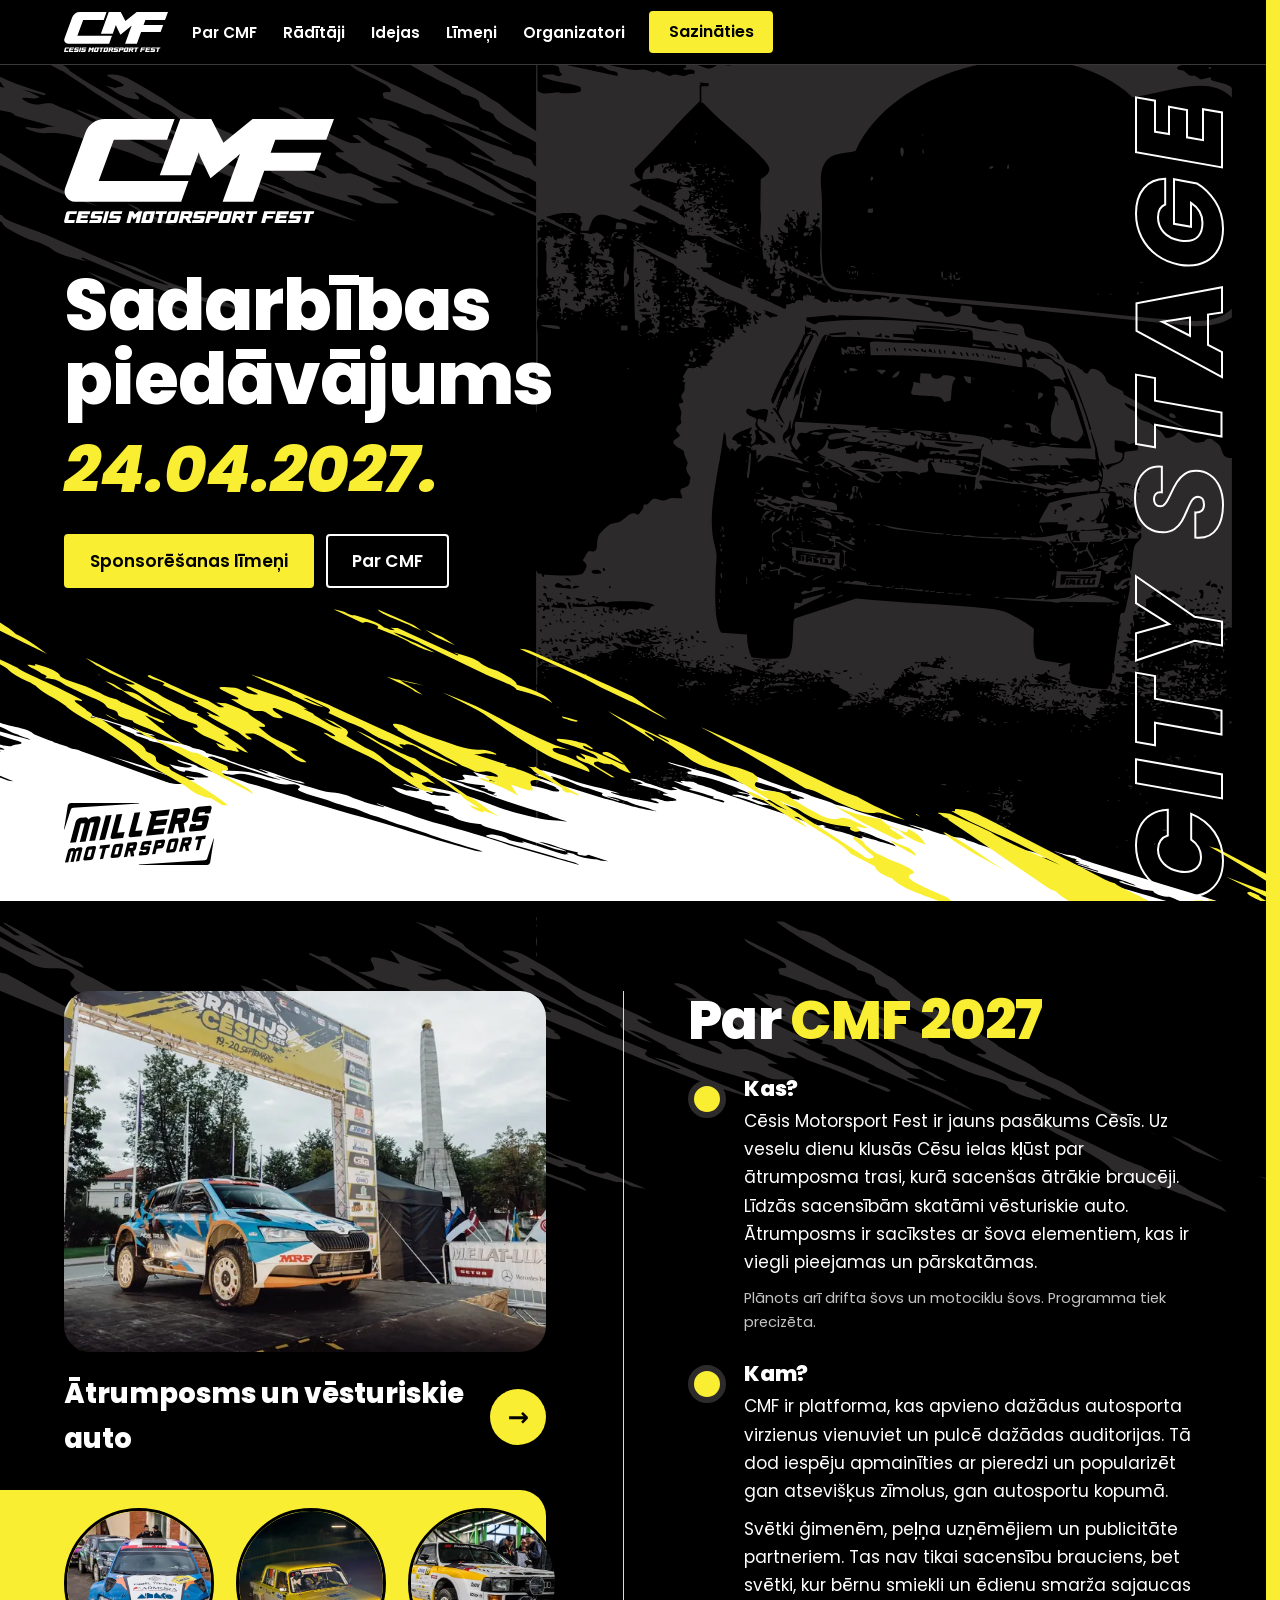
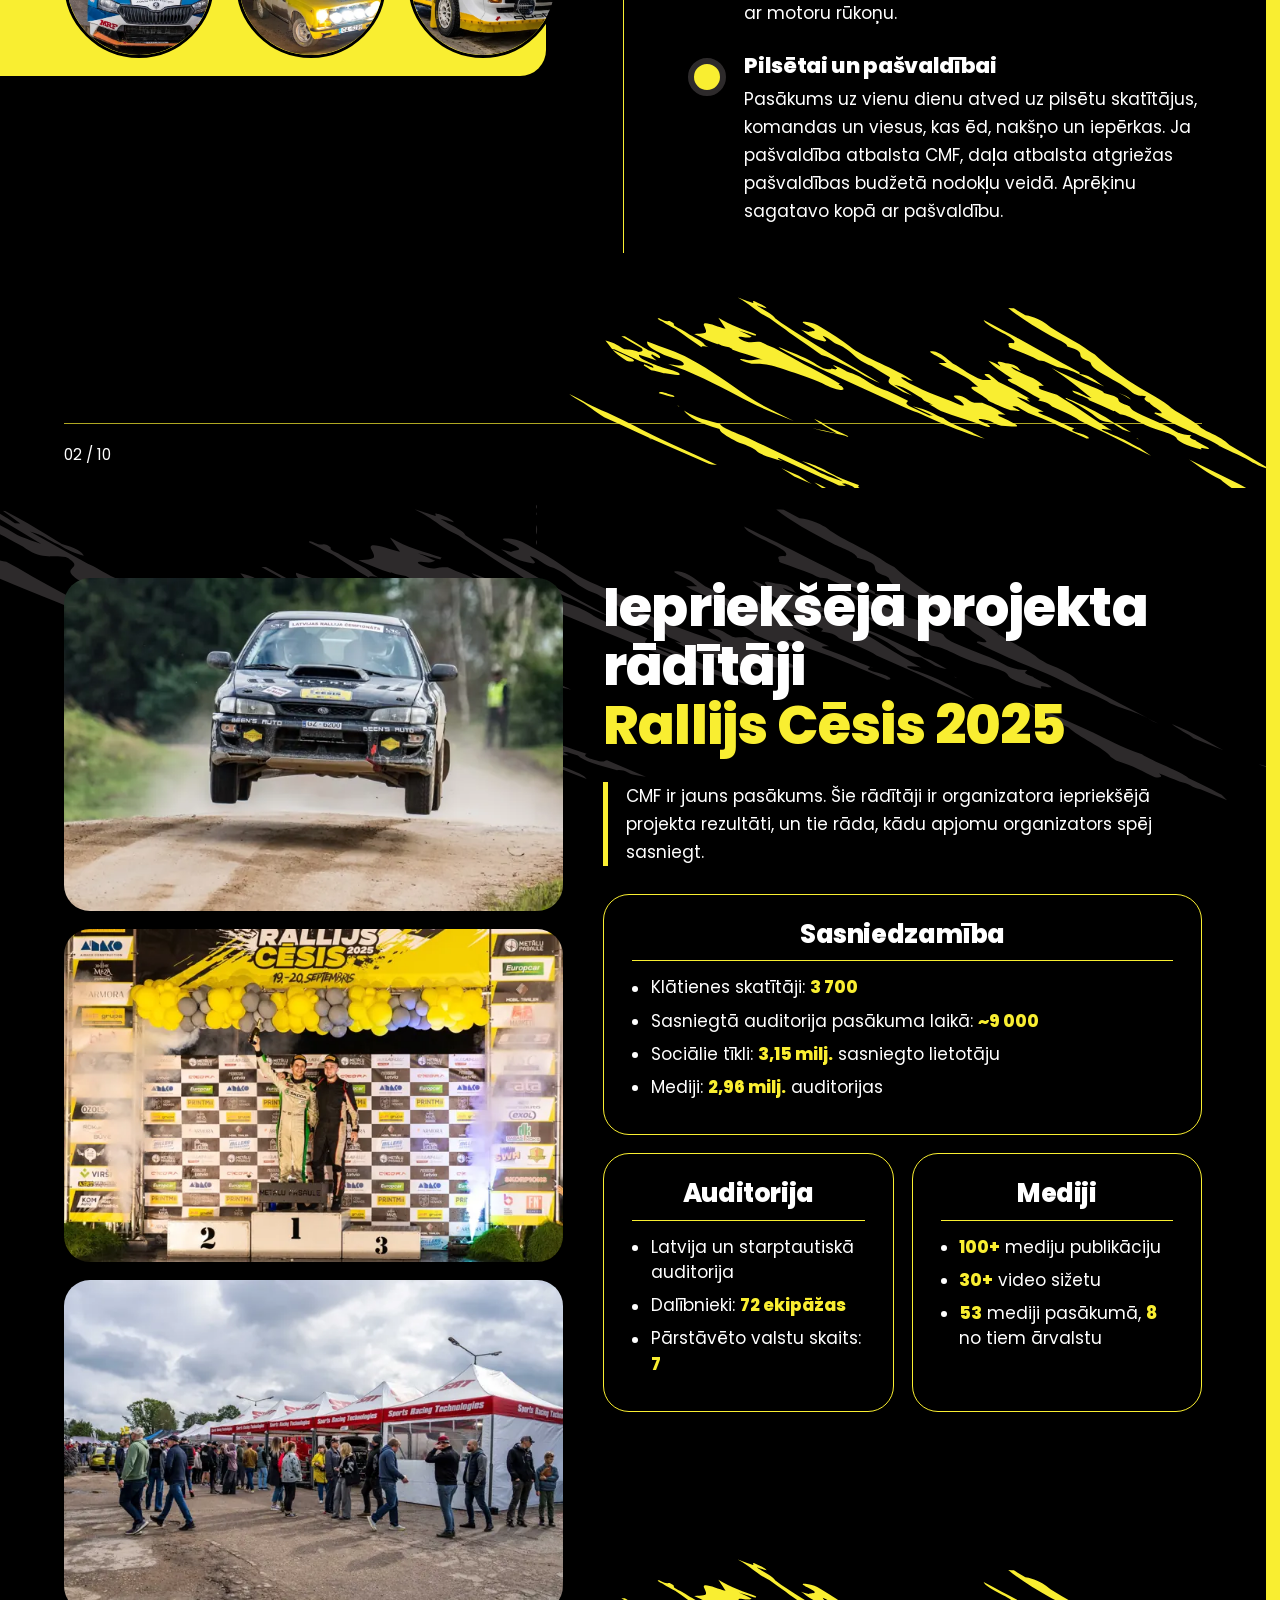
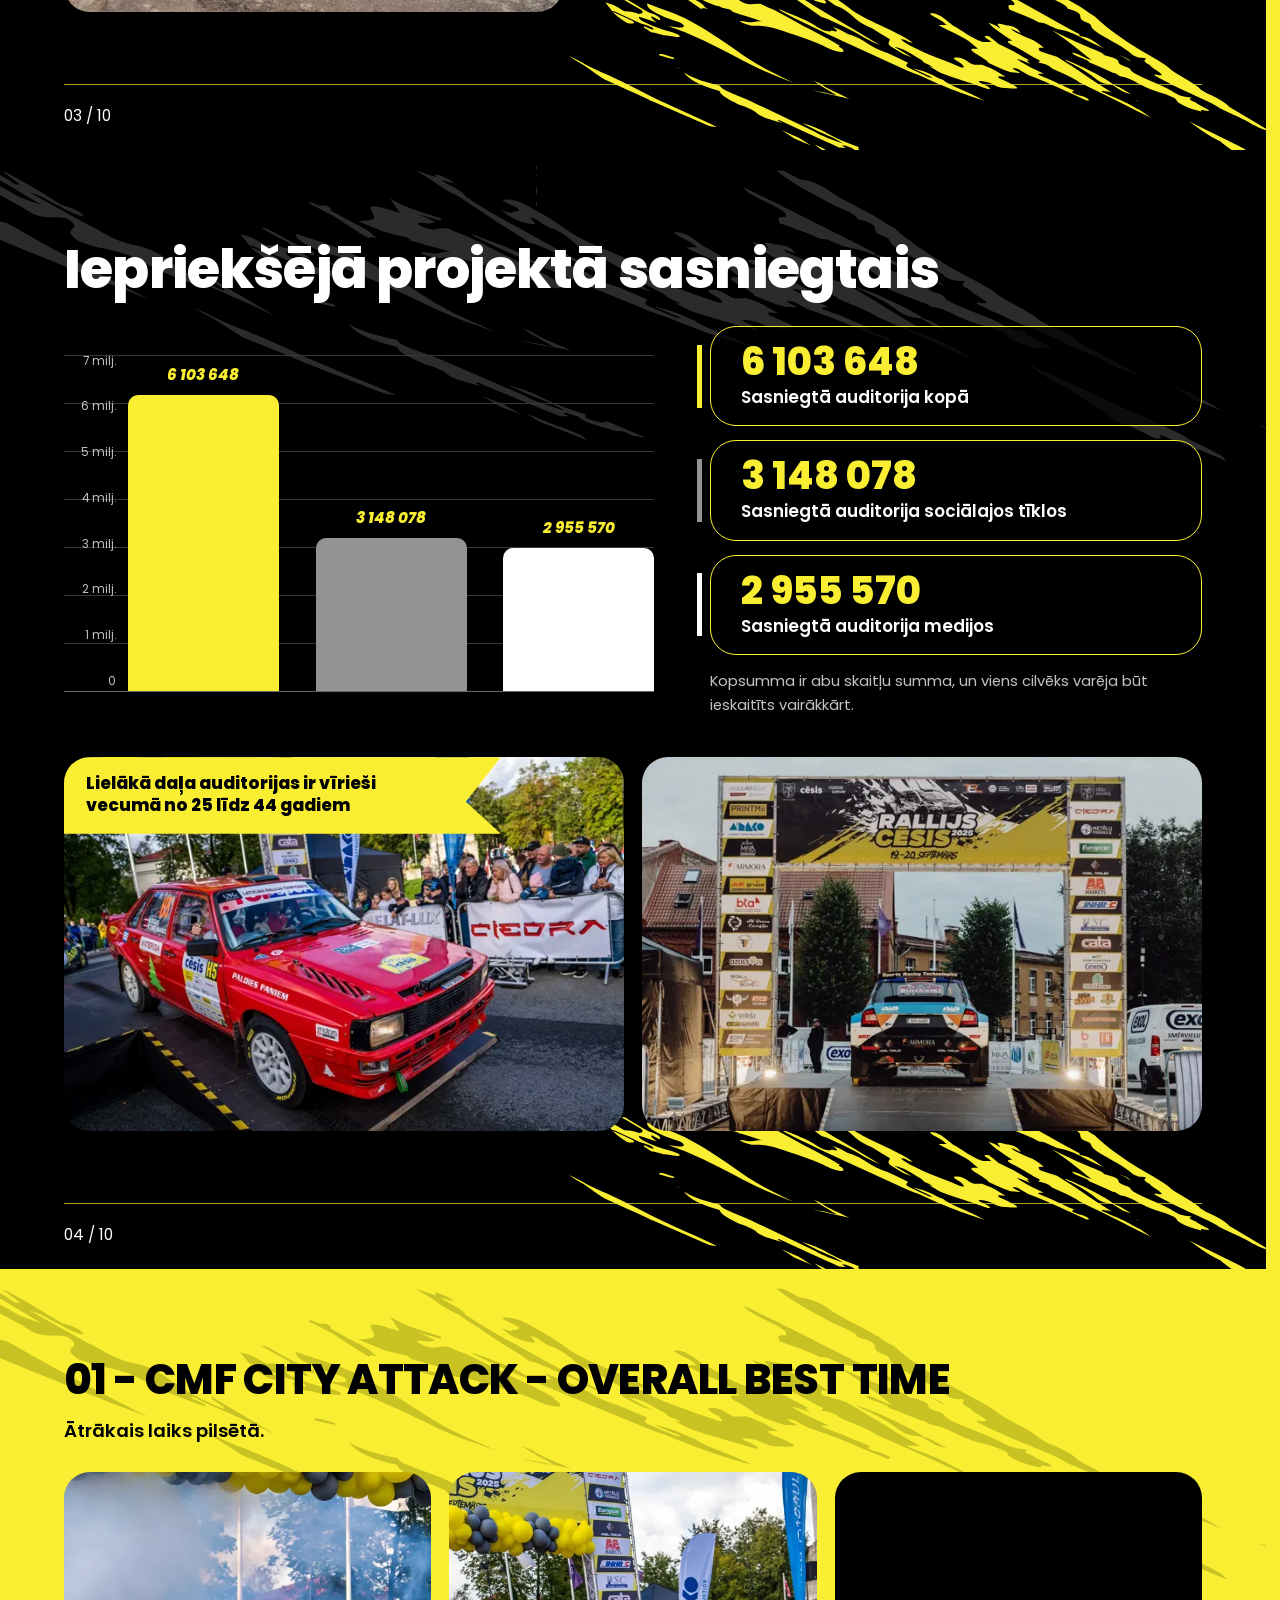
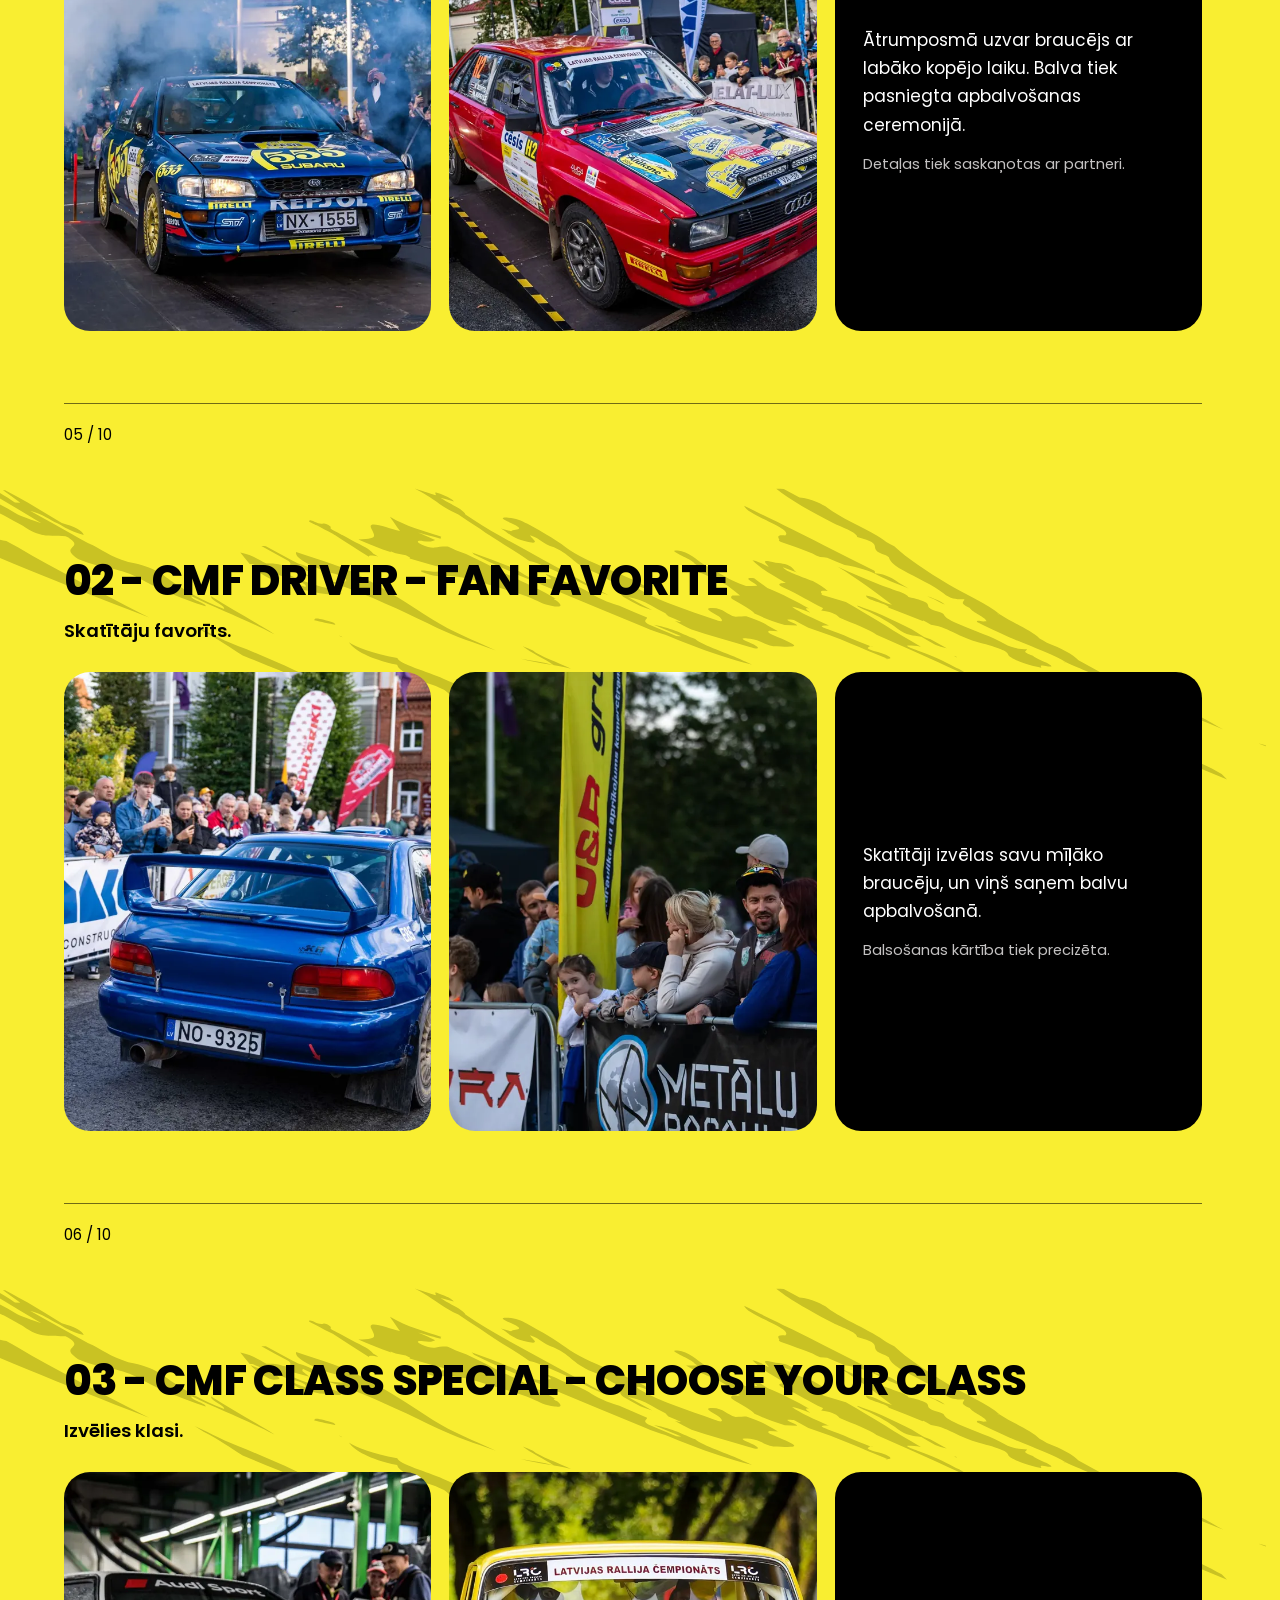
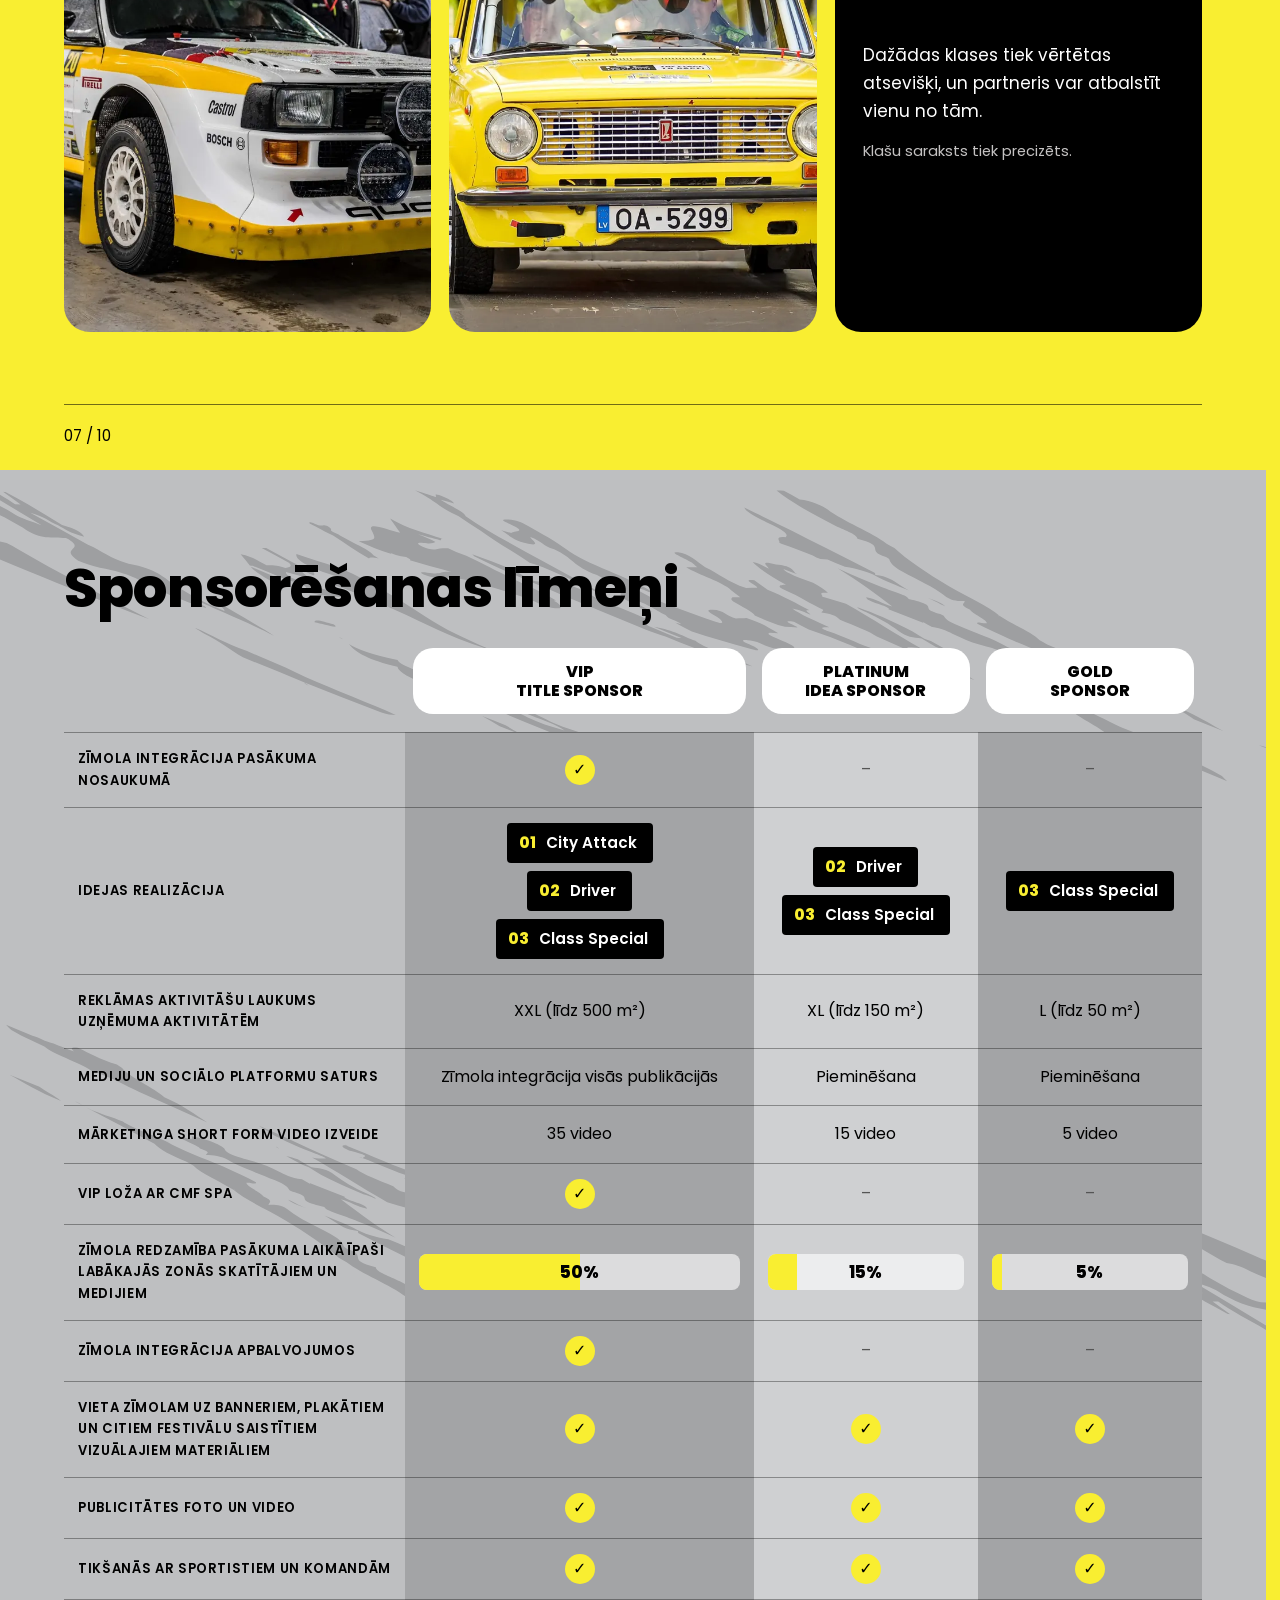
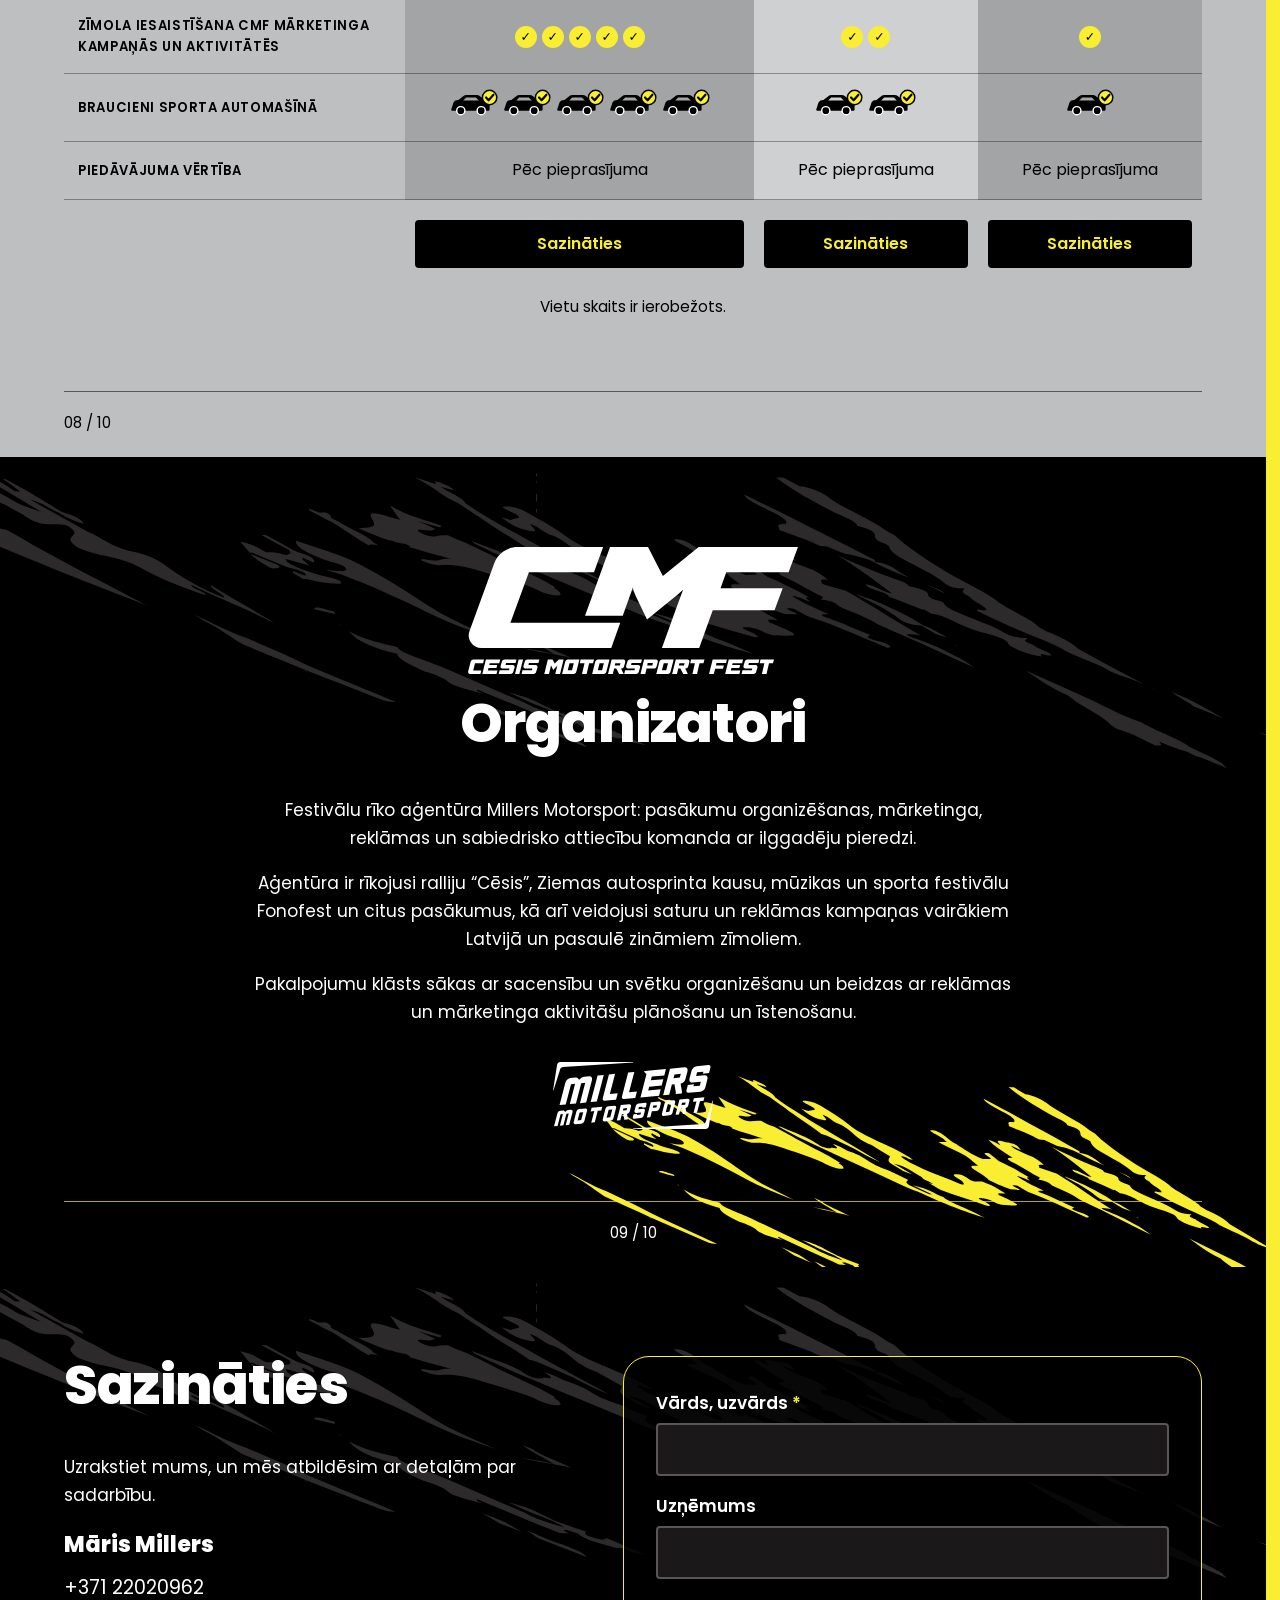
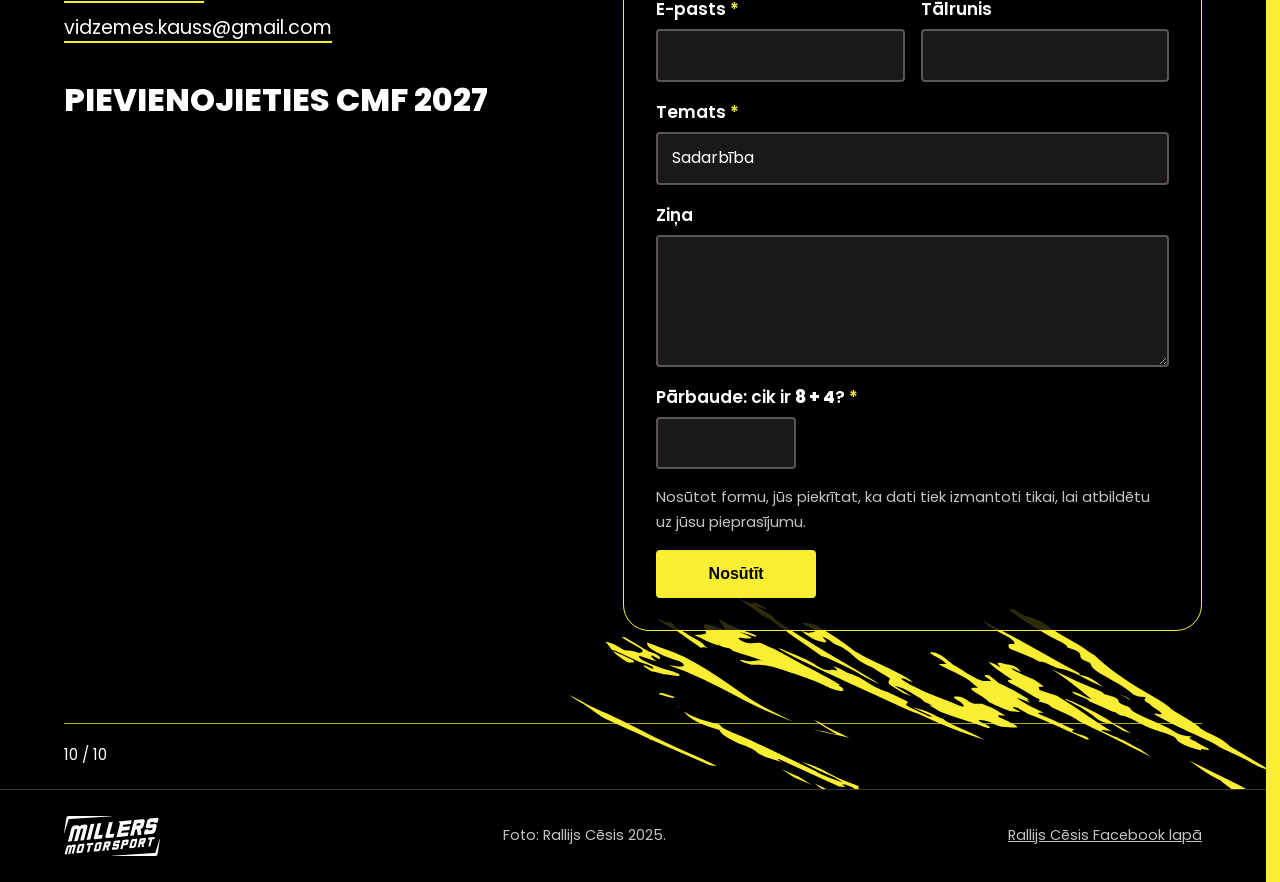
==== commit 808568a0: "Link preview image with CMF logo, og tags on both pages" ====
--- a/sponsori/index.html
+++ b/sponsori/index.html
@@ -7,7 +7,14 @@
 <meta name="description" content="Cēsis Motorsport Fest ir jauns motorsporta pasākums Cēsu ielās 2027. gada 24. aprīlī. Sadarbības iespējas, idejas un sponsorēšanas līmeņi.">
 <meta property="og:title" content="Cēsis Motorsport Fest: sadarbības piedāvājums">
 <meta property="og:description" content="Jauns pilsētas ātrumposms Cēsīs, 24.04.2027.">
-<meta property="og:image" content="img/og.jpg">
+<meta property="og:type" content="website">
+<meta property="og:url" content="https://cesuskana-boop.github.io/cmfest/sponsori/">
+<meta property="og:image" content="https://cesuskana-boop.github.io/cmfest/sponsori/img/og.png">
+<meta property="og:image:width" content="1200">
+<meta property="og:image:height" content="630">
+<meta property="og:image:alt" content="Cēsis Motorsport Fest, CMF logo, 24.04.2027">
+<meta name="twitter:card" content="summary_large_image">
+<meta name="twitter:image" content="https://cesuskana-boop.github.io/cmfest/sponsori/img/og.png">
 <meta property="og:locale" content="lv_LV">
 <meta name="theme-color" content="#000000">
 <link rel="icon" href="../assets/cmf-logo.svg" type="image/svg+xml">
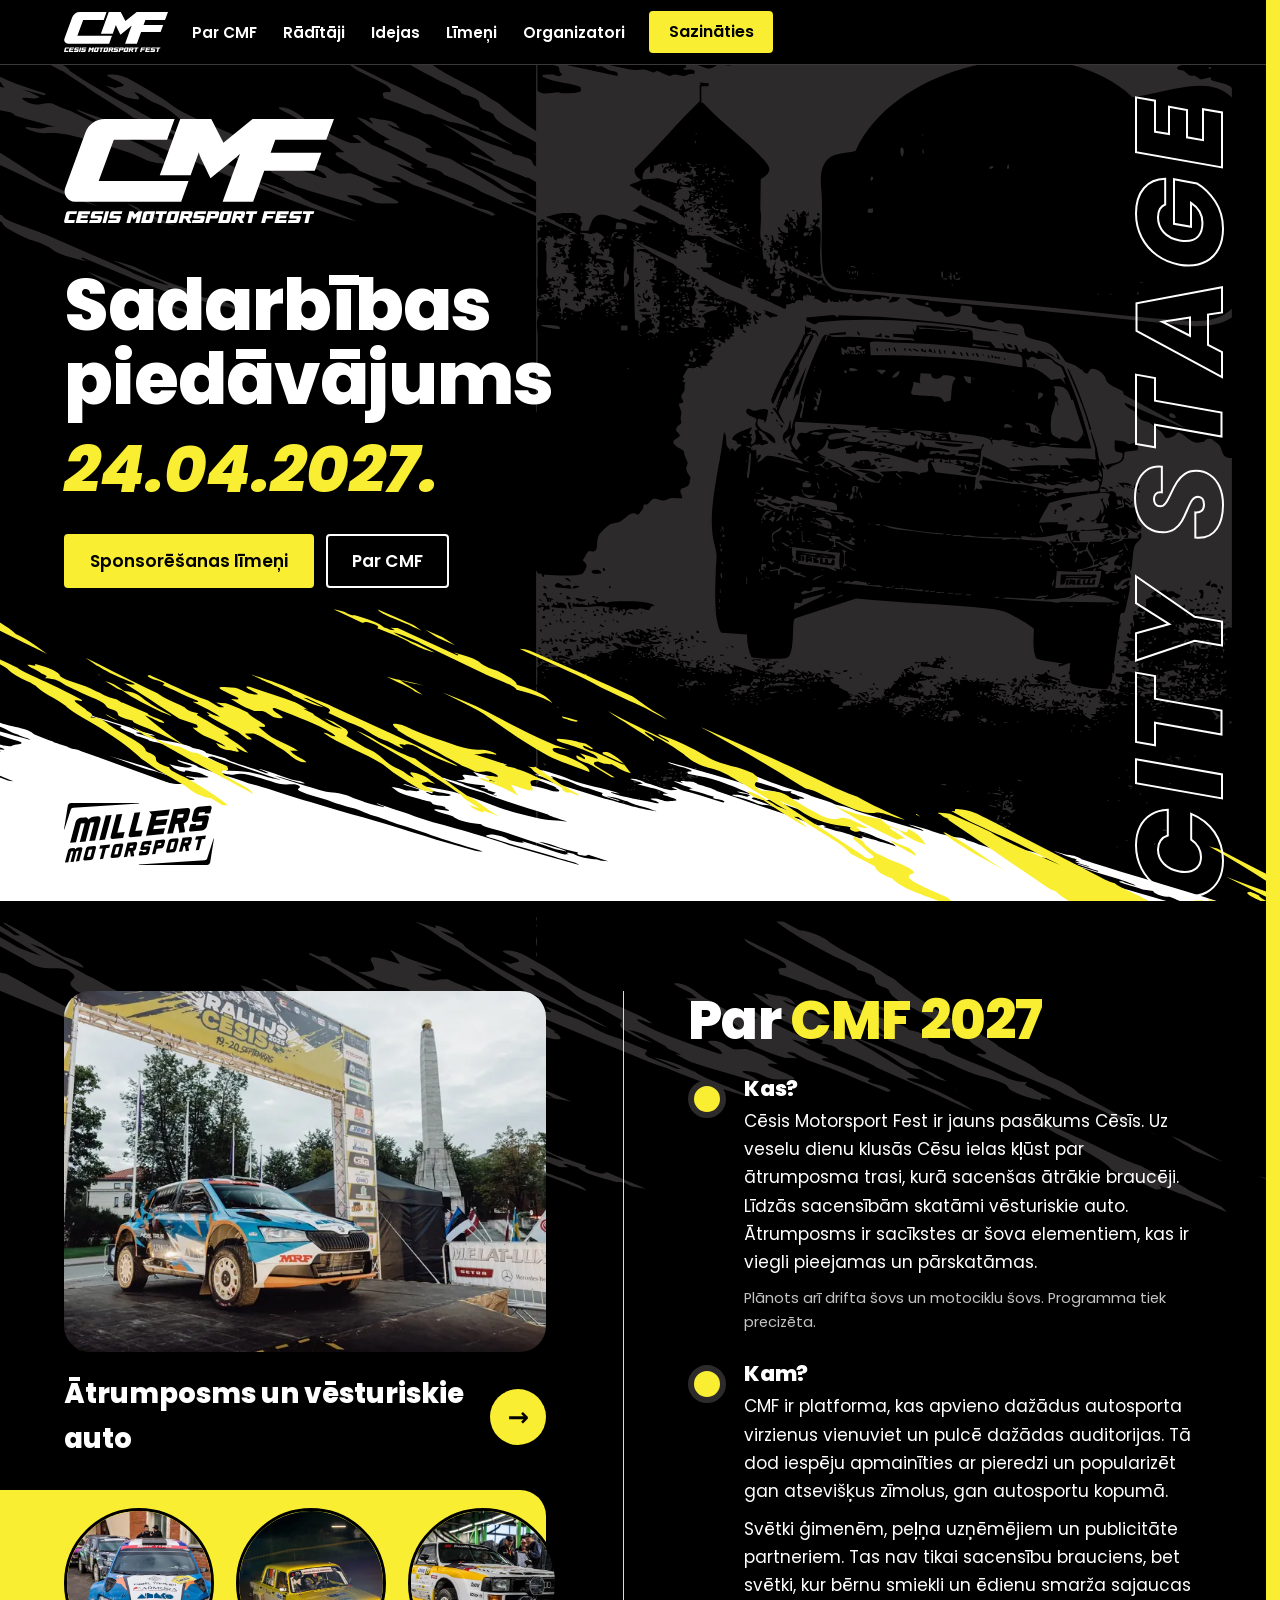
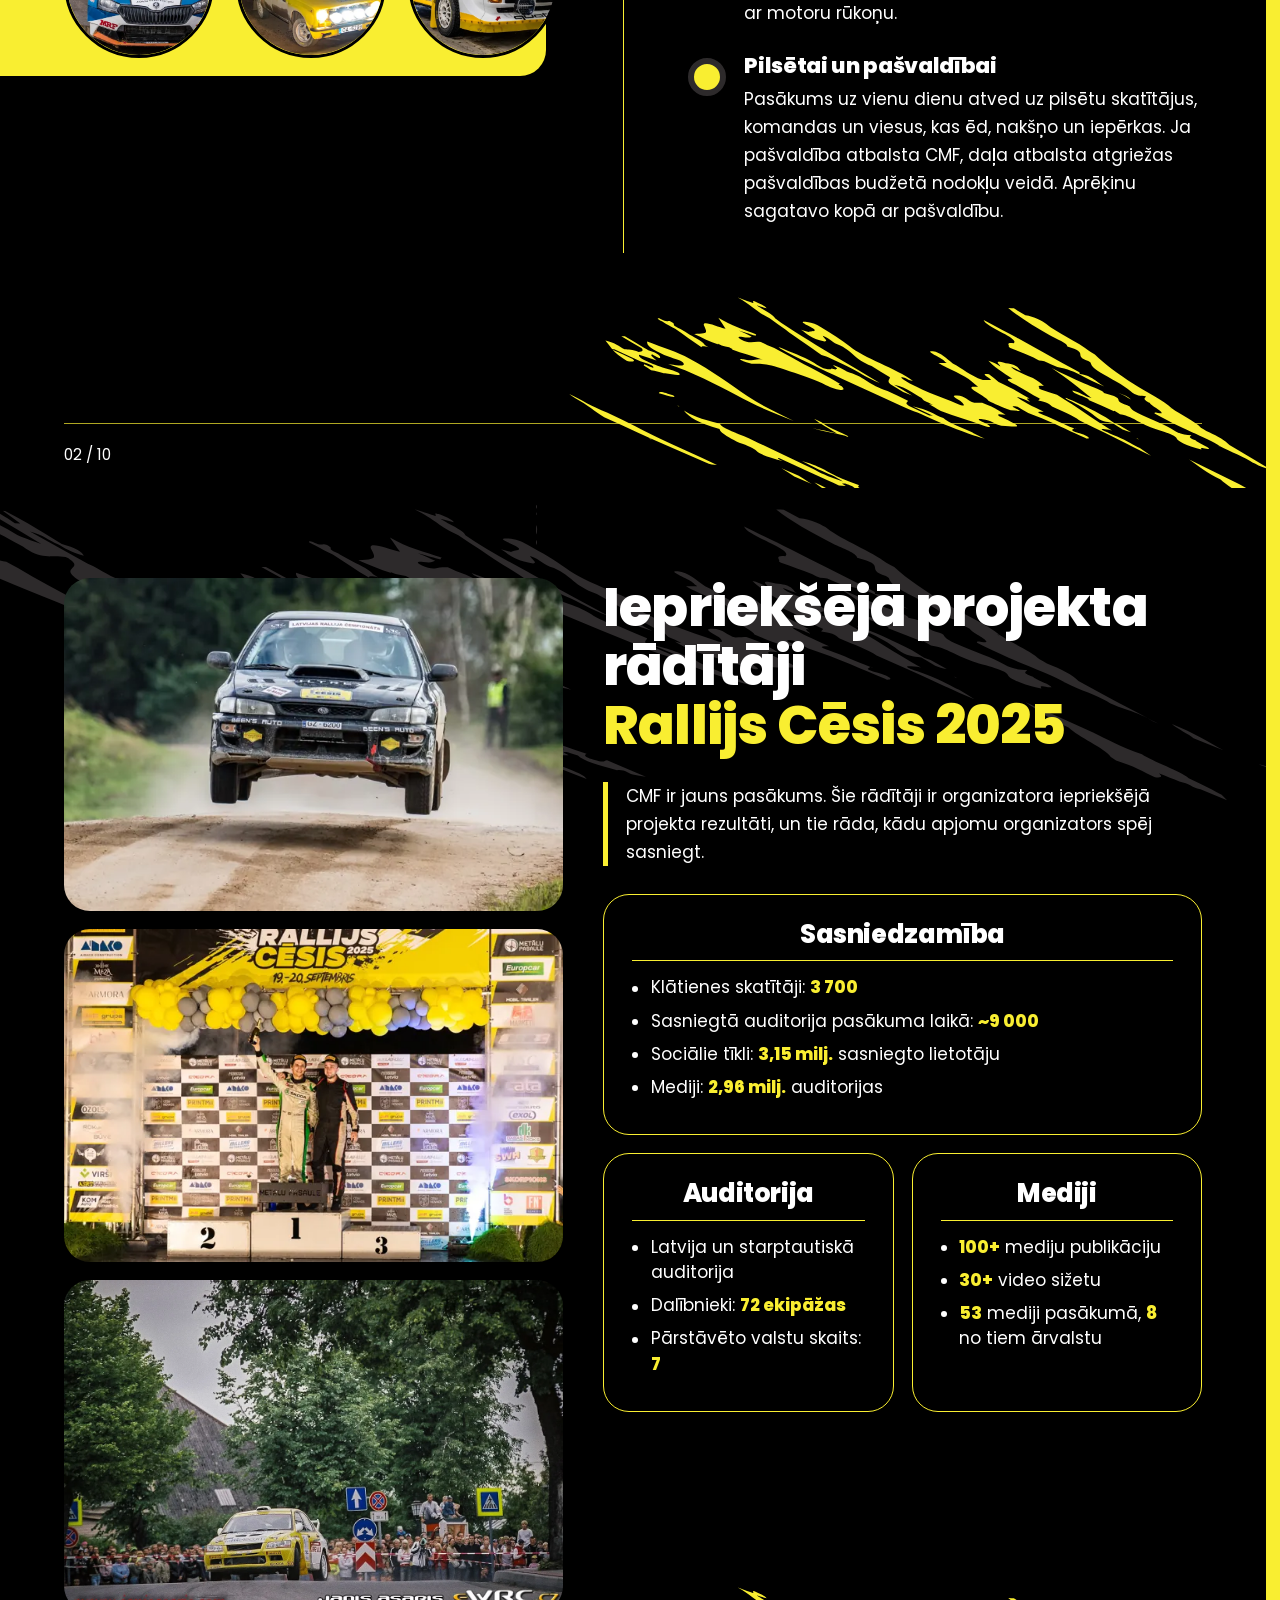
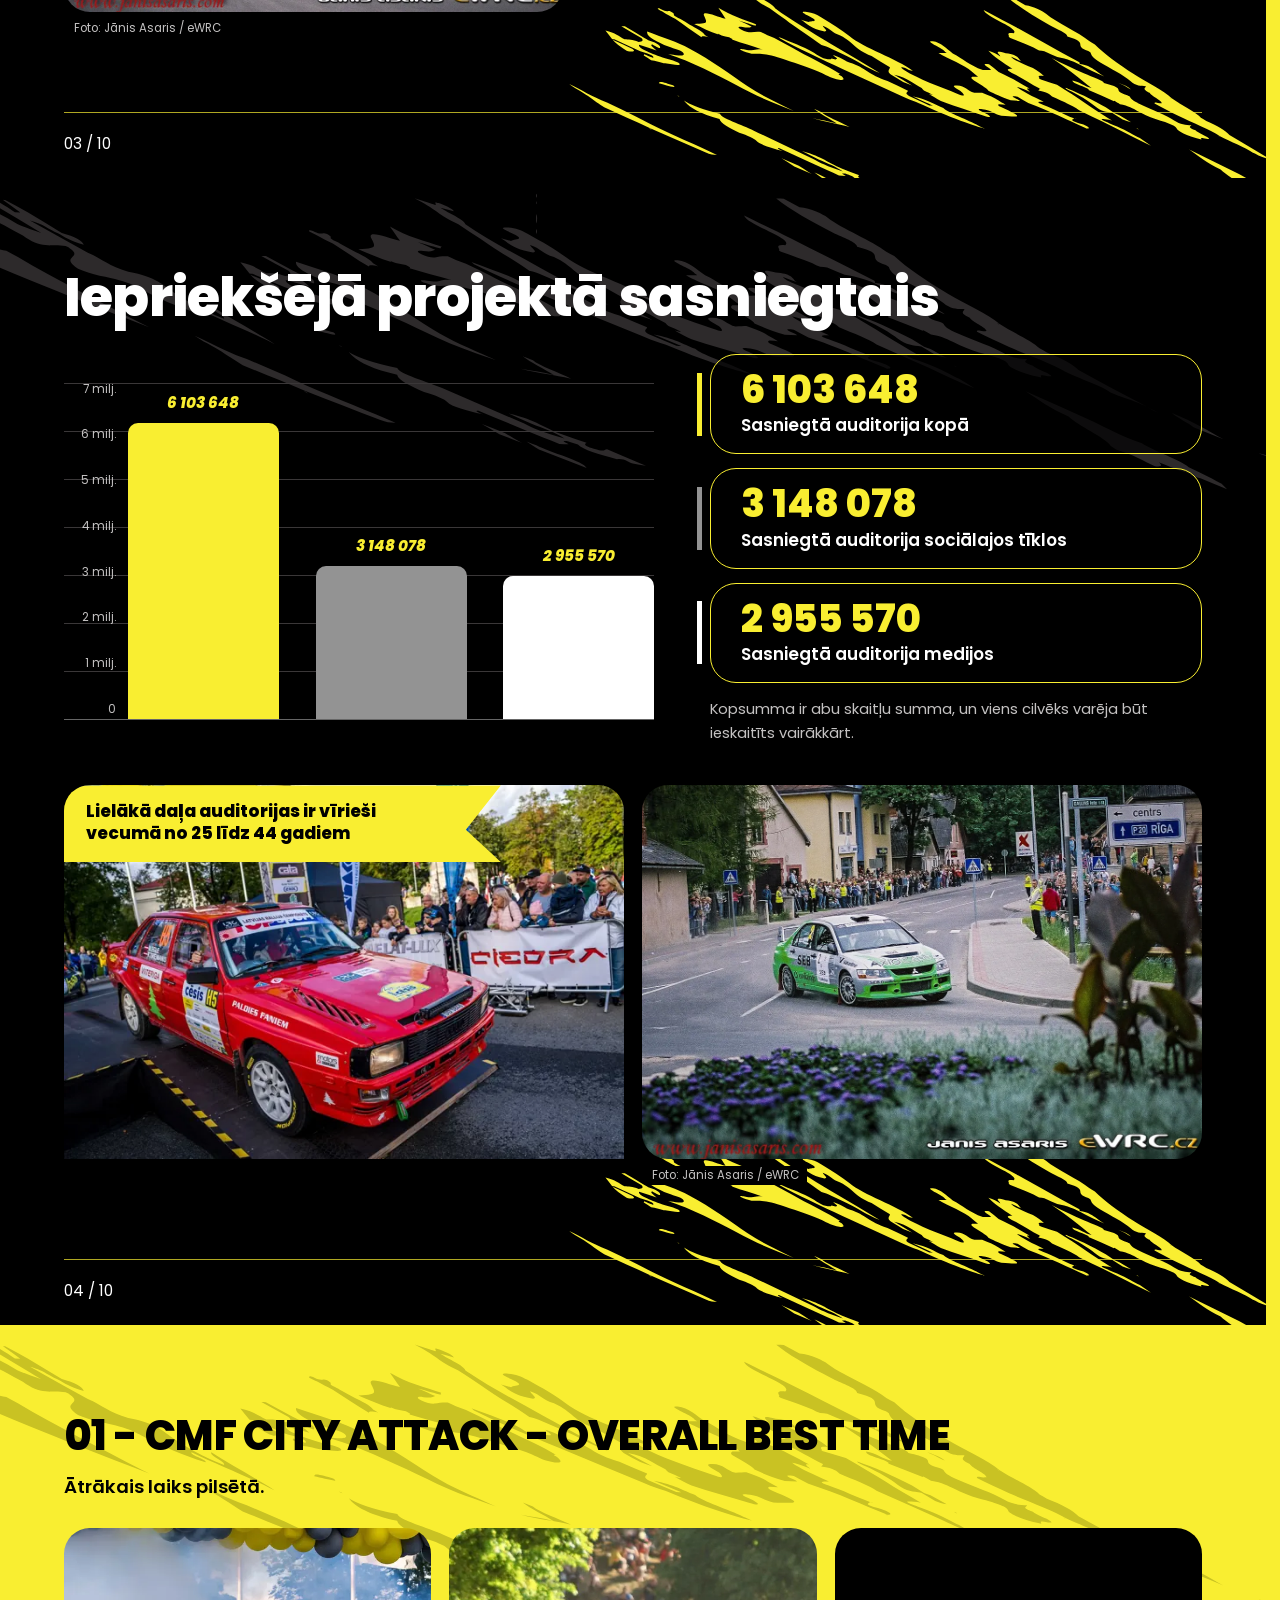
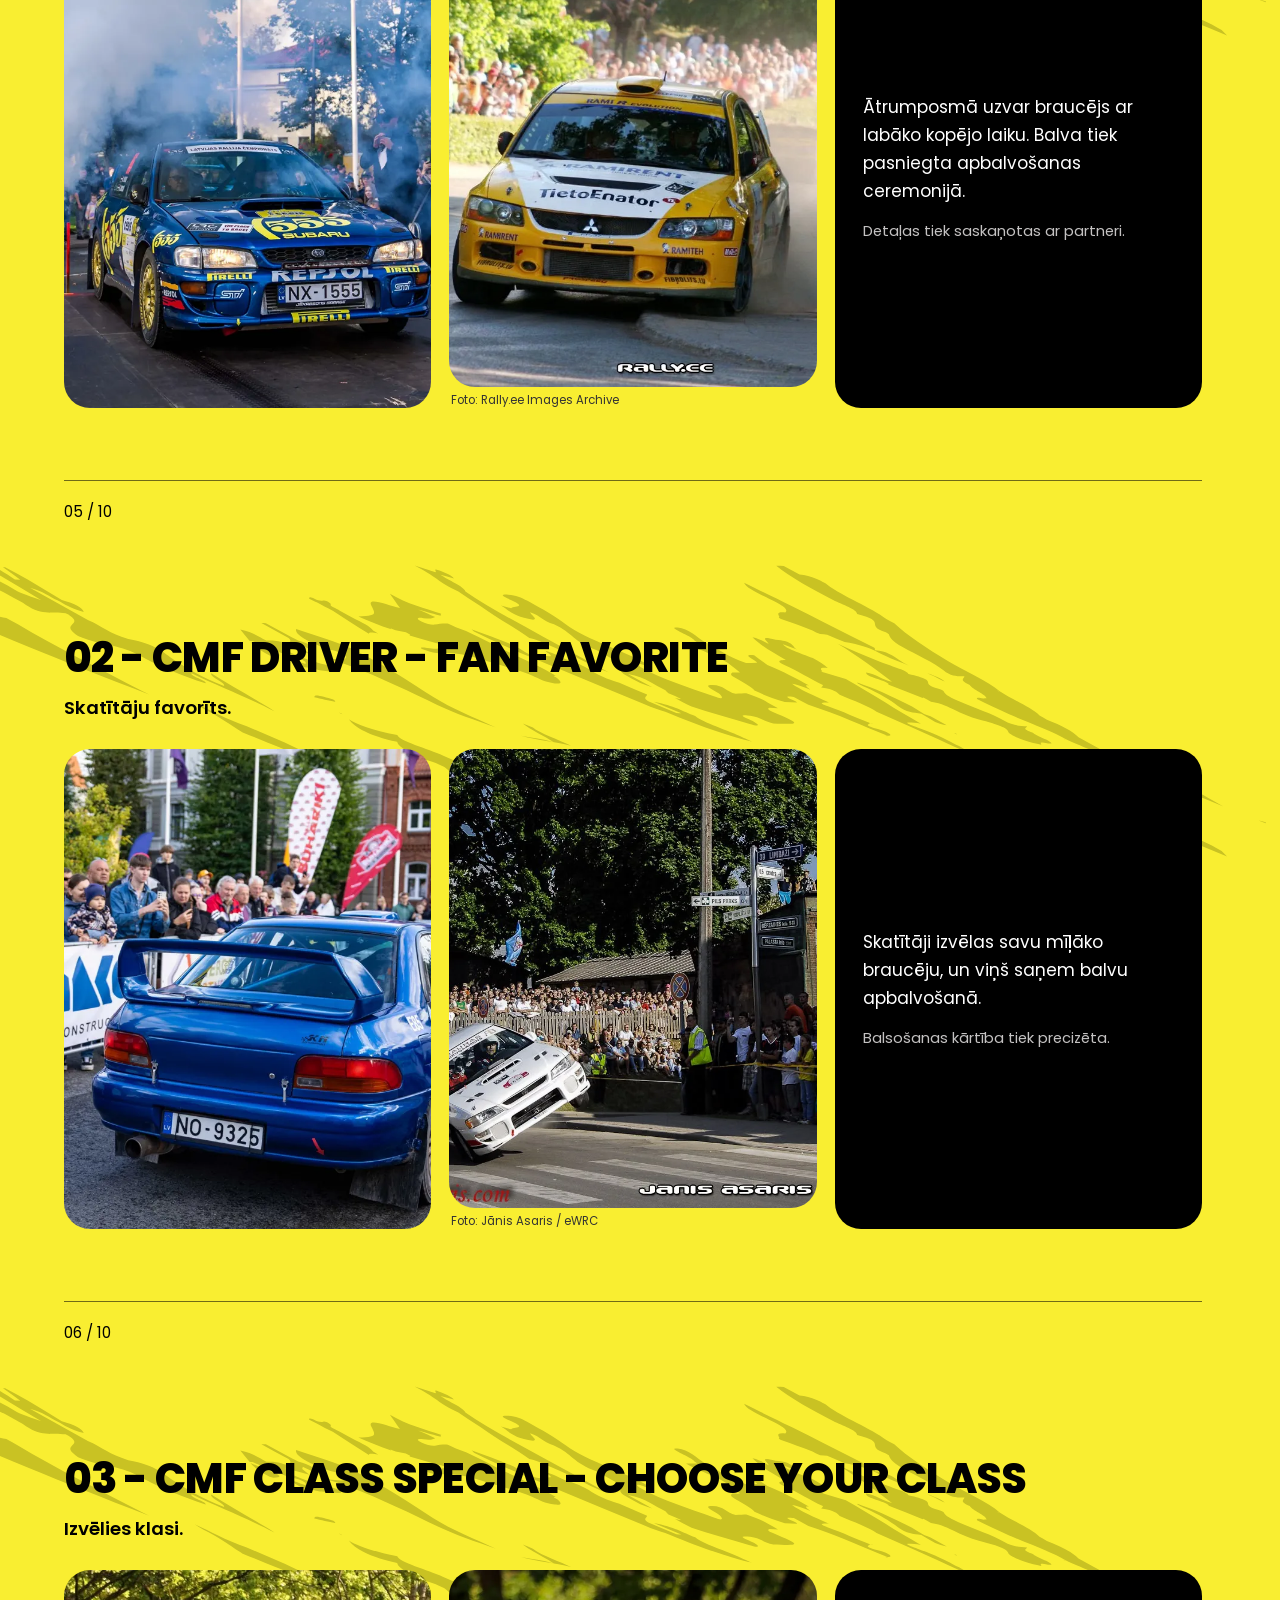
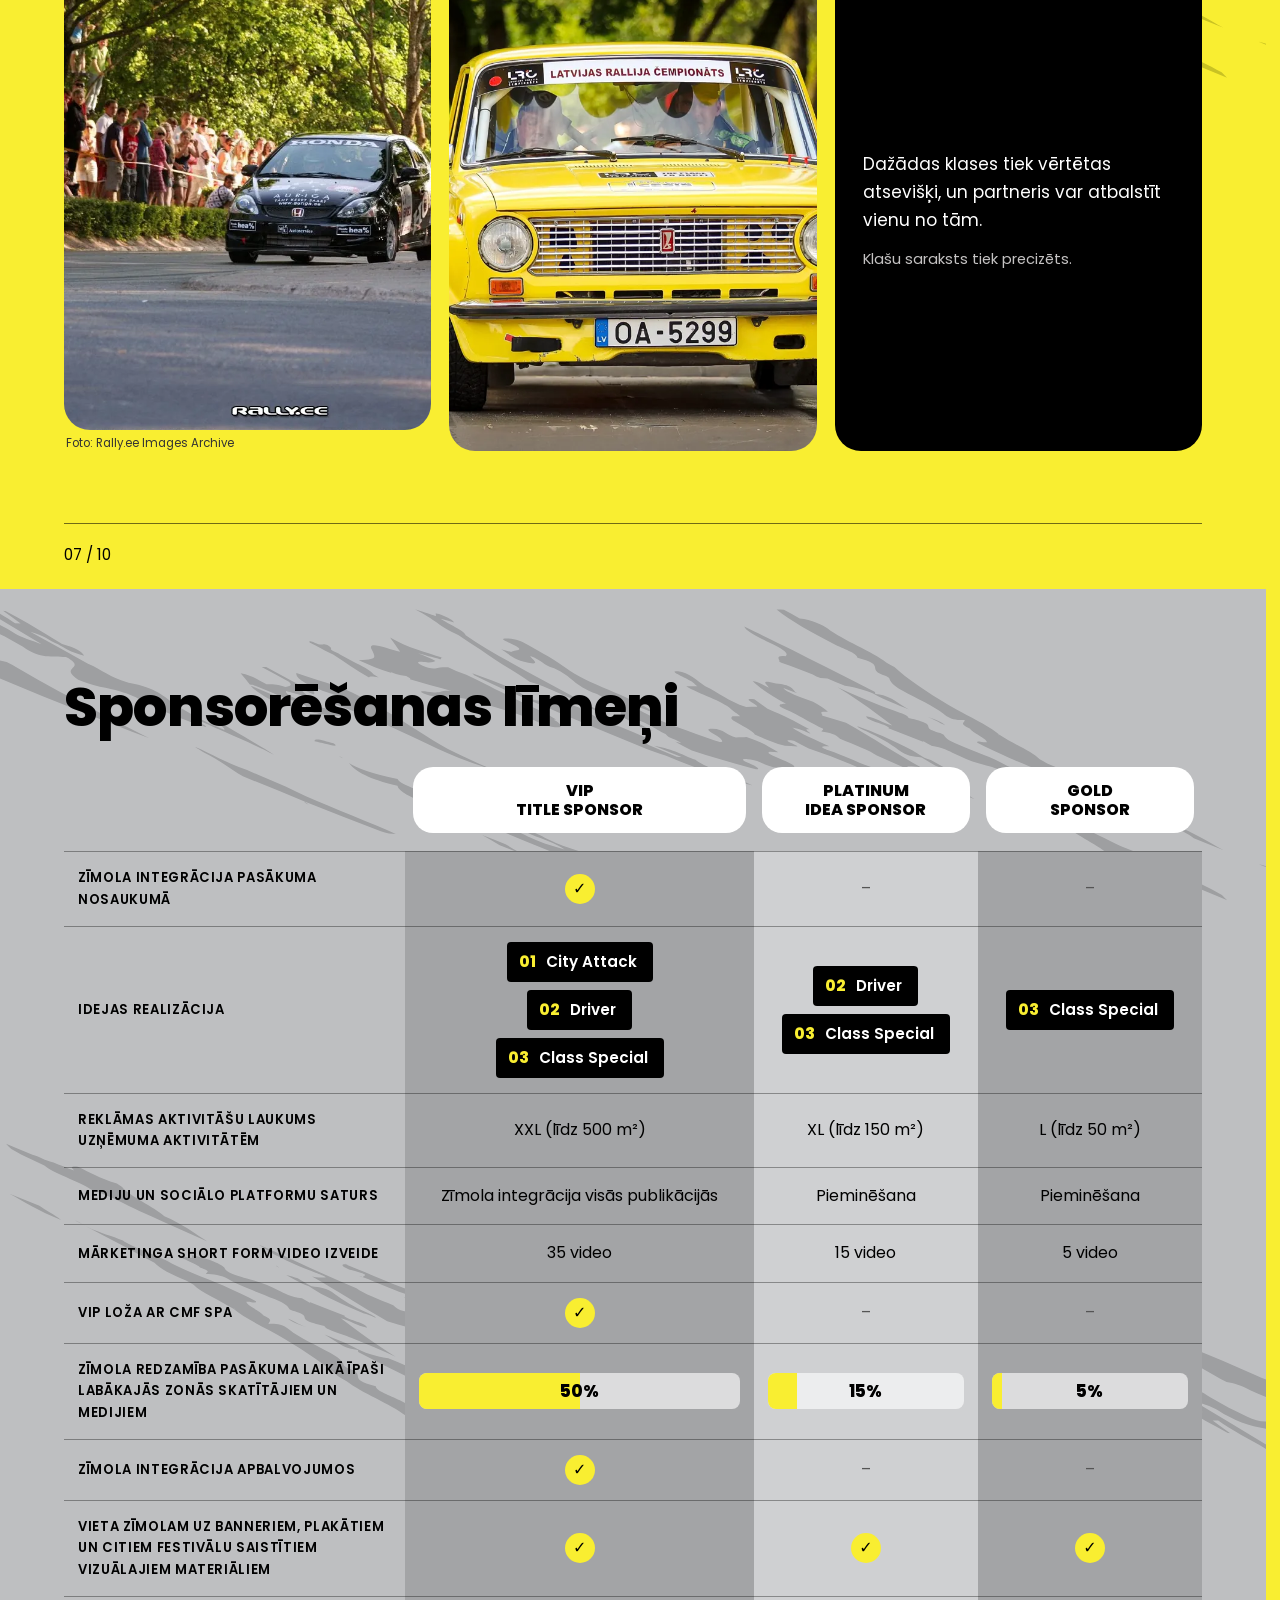
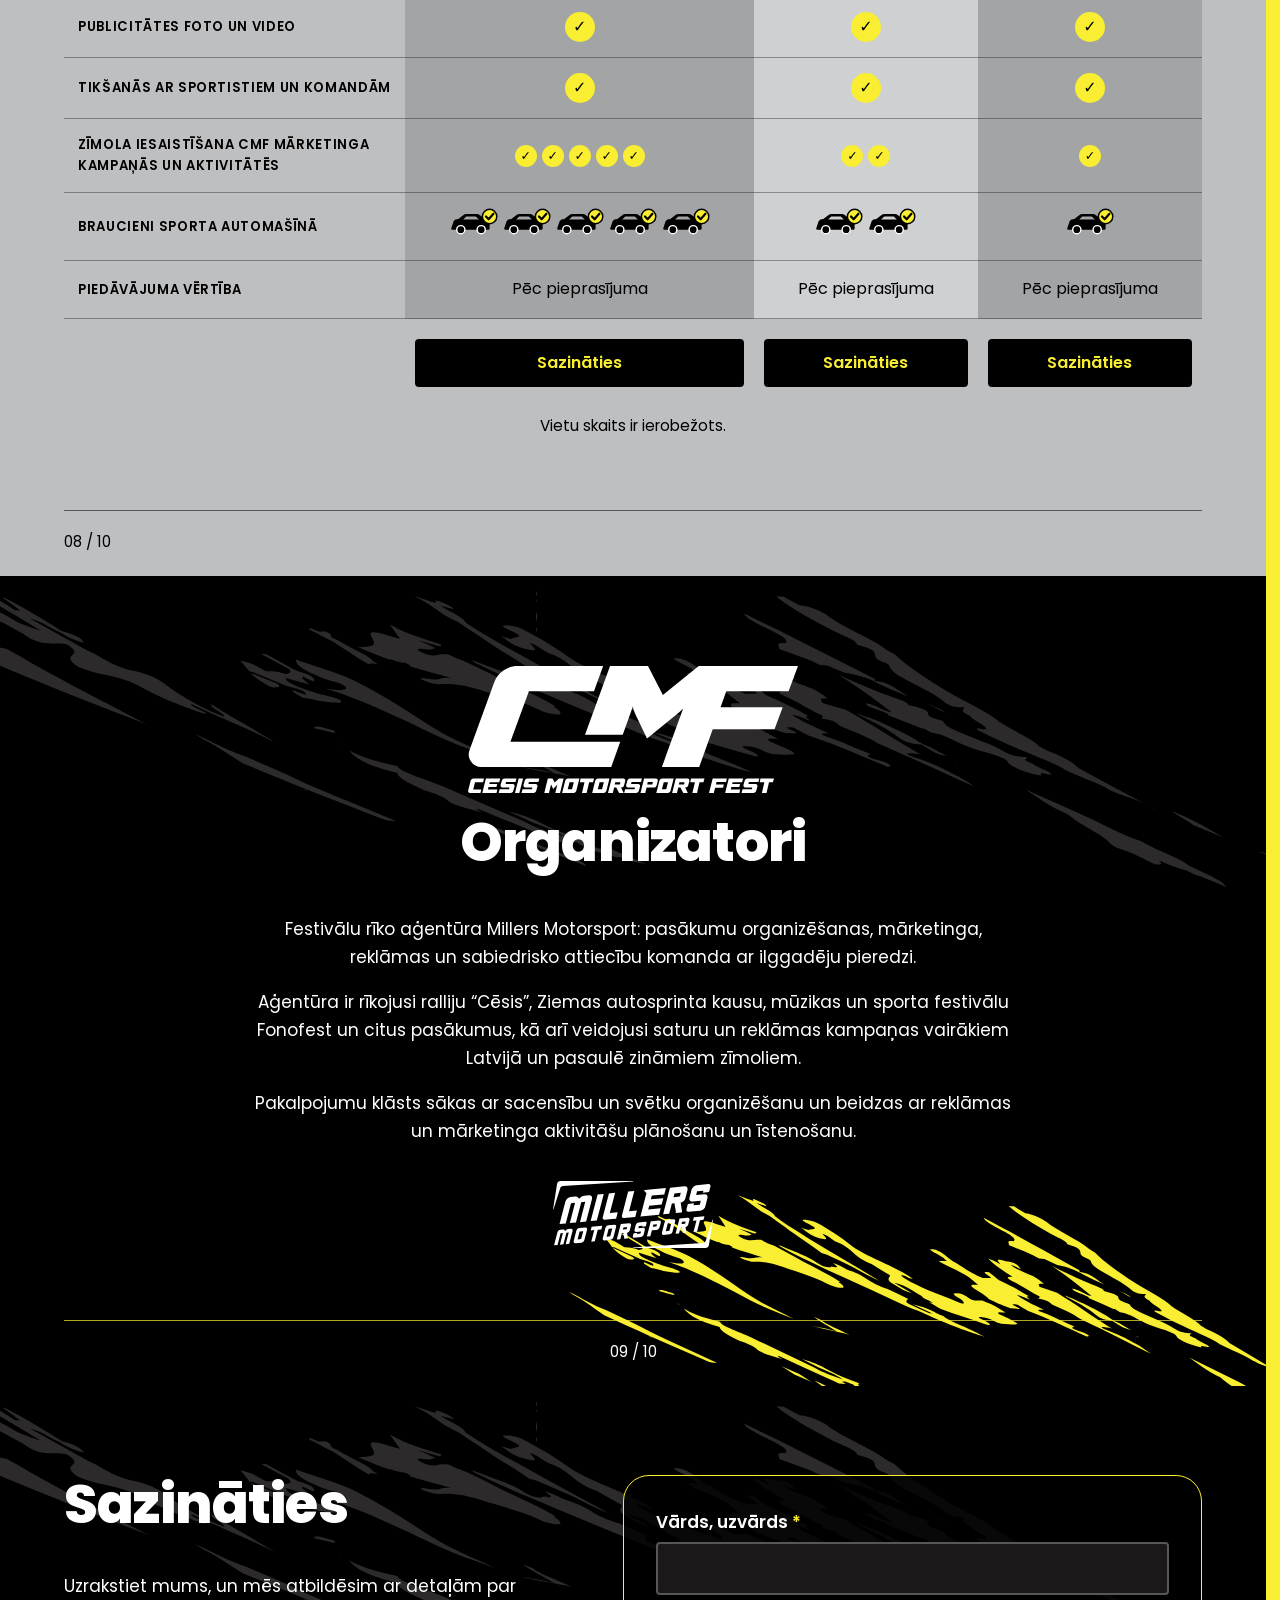
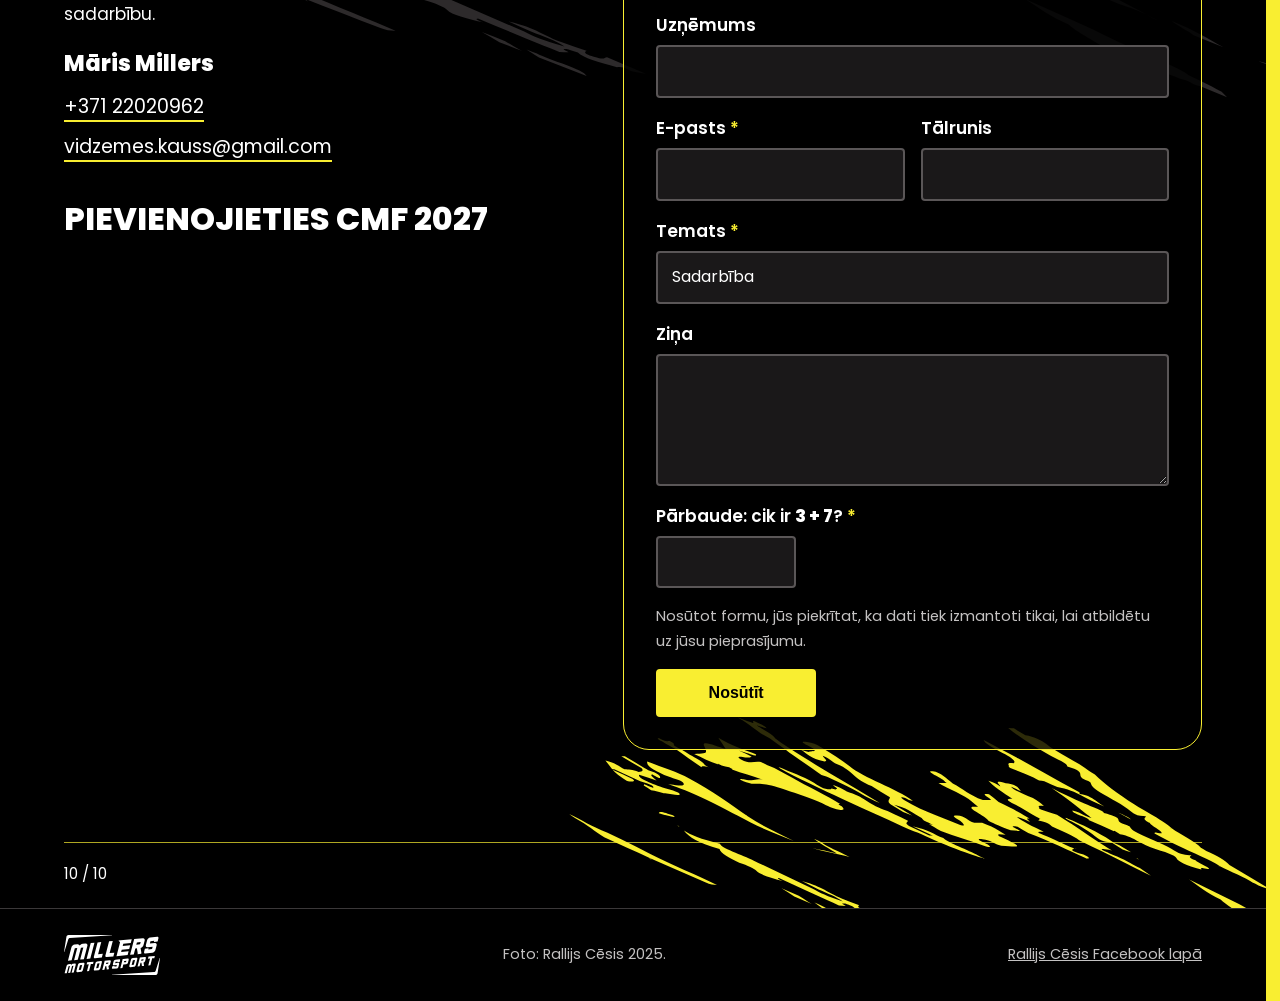
==== commit b79aa811: "New street photos with author credits" ====
--- a/sponsori/index.html
+++ b/sponsori/index.html
@@ -103,7 +103,7 @@
     <div class="photos">
       <img src="img/reach-b-1200.webp" srcset="img/reach-b-640.webp 640w, img/reach-b-1200.webp 1200w" sizes="(min-width:960px) 460px, 100vw" width="1200" height="800" alt="Rallija auto lido pāri kalniņam, uz nogāzes sēž skatītāji" loading="lazy">
       <img src="img/p800-1200.webp" srcset="img/p800-640.webp 640w, img/p800-1200.webp 1200w" sizes="(min-width:960px) 460px, 100vw" width="1200" height="800" alt="Apbalvošana Cēsu laukumā: uzvarētāji uz pjedestāla" loading="lazy">
-      <img src="img/org-1200.webp" srcset="img/org-640.webp 640w, img/org-1200.webp 1200w" sizes="(min-width:960px) 460px, 100vw" width="1200" height="800" alt="Servisa parks Cēsu pilsētā: komandu telts un cilvēki starp sacensību auto" loading="lazy">
+      <figure class="pw2"><img src="img/n5-1200.webp" alt="Dzeltens Mitsubishi Lancer lec pāri ielas kalniņam, tālāk pūlis aiz barjeras" width="1200" height="800" loading="lazy"><figcaption class="pcap">Foto: Jānis Asaris / eWRC</figcaption></figure>
     </div>
     <div>
       <h2 class="title head-r">Iepriekšējā projekta rādītāji<br><span class="y">Rallijs Cēsis 2025</span></h2>
@@ -161,7 +161,7 @@
     </div>
     <div class="bottom-photos">
       <figure class="pic" style="margin:0"><img src="img/idea2-a-1200.webp" srcset="img/idea2-a-640.webp 640w, img/idea2-a-1200.webp 1200w" sizes="(min-width:760px) 560px, 100vw" width="1200" height="800" alt="Sarkans Audi uz rampas, aiz barjeras skatītāji" loading="lazy"><figcaption class="splash">Lielākā daļa auditorijas ir vīrieši vecumā no 25 līdz 44 gadiem</figcaption></figure>
-      <figure class="pic" style="margin:0"><img src="img/p185-1200.webp" srcset="img/p185-640.webp 640w, img/p185-1200.webp 1200w" sizes="(min-width:760px) 560px, 100vw" width="1200" height="800" alt="Rallija auto uz starta rampas zem Rallijs Cēsis arkas" loading="lazy"></figure>
+      <div><figure class="pic" style="margin:0"><img src="img/n4-1200.webp" alt="Zaļš Mitsubishi Lancer uz pilsētas ielas, abās pusēs skatītāji" width="1200" height="800" loading="lazy"></figure><p class="pcap">Foto: Jānis Asaris / eWRC</p></div>
     </div>
   </div>
   <div class="slide-foot">04 / 10</div>
@@ -175,7 +175,7 @@
     <p class="ysub">Ātrākais laiks pilsētā.</p>
     <div class="igrid">
       <figure class="pic" style="margin:0"><img src="img/idea1-a-1200.webp" alt="Zils Subaru uz starta rampas dūmu mākonī" width="1200" height="800" loading="lazy"></figure>
-      <figure class="pic" style="margin:0"><img src="img/p322-1200.webp" alt="Sarkans Audi rallija auto uz starta rampas, ap to dūmi" width="1200" height="800" loading="lazy"></figure>
+      <figure class="pw"><div class="pic"><img src="img/n0-1200.webp" alt="Dzeltens Mitsubishi Lancer Evolution ielas virājā, aiz tā skatītāji pie barjeras" width="1200" height="800" loading="lazy"></div><figcaption class="pcap">Foto: Rally.ee Images Archive</figcaption></figure>
       <div class="itext">
         <p>Ātrumposmā uzvar braucējs ar labāko kopējo laiku. Balva tiek pasniegta apbalvošanas ceremonijā.</p>
         <p class="note">Detaļas tiek saskaņotas ar partneri.</p>
@@ -192,7 +192,7 @@
     <p class="ysub">Skatītāju favorīts.</p>
     <div class="igrid">
       <figure class="pic" style="margin:0"><img src="img/idea2-b-1200.webp" alt="Zils Subaru no aizmugures, aiz barjeras skatītāji" width="1200" height="800" loading="lazy"></figure>
-      <figure class="pic" style="margin:0"><img src="img/p725-1200.webp" alt="Skatītāji pie barjeras Cēsu centrā" width="1200" height="800" loading="lazy"></figure>
+      <figure class="pw"><div class="pic"><img src="img/n3-1200.webp" alt="Balts Subaru uz diviem riteņiem pilsētas krustojumā, apkārt skatītāju pūlis" width="1200" height="800" loading="lazy"></div><figcaption class="pcap">Foto: Jānis Asaris / eWRC</figcaption></figure>
       <div class="itext">
         <p>Skatītāji izvēlas savu mīļāko braucēju, un viņš saņem balvu apbalvošanā.</p>
         <p class="note">Balsošanas kārtība tiek precizēta.</p>
@@ -208,7 +208,7 @@
     <h2 class="ytitle">03 - CMF Class Special - Choose your class</h2>
     <p class="ysub">Izvēlies klasi.</p>
     <div class="igrid">
-      <figure class="pic" style="margin:0"><img src="img/idea3-a-1200.webp" alt="Audi quattro rallija auto servisa zonā" width="1200" height="800" loading="lazy"></figure>
+      <figure class="pw"><div class="pic"><img src="img/n1-1200.webp" alt="Melns Honda Civic uz ielas, aiz barjeras skatītāji zem kokiem" width="1200" height="800" loading="lazy"></div><figcaption class="pcap">Foto: Rally.ee Images Archive</figcaption></figure>
       <figure class="pic" style="margin:0"><img src="img/idea3-b-1200.webp" alt="Dzeltens vēsturisks Lada rallija auto, ap to skatītāji" width="1200" height="800" loading="lazy"></figure>
       <div class="itext">
         <p>Dažādas klases tiek vērtētas atsevišķi, un partneris var atbalstīt vienu no tām.</p>
--- a/sponsori/style.css
+++ b/sponsori/style.css
@@ -292,3 +292,13 @@
 .status.ok{color:var(--yellow)}
 .status.bad{color:#ff8a80}
 .status a{color:inherit}
+
+/* small photo credits */
+.pw,.pw2{margin:0}
+.pcap{margin:6px 2px 0;font-size:.72rem;line-height:1.3;color:var(--muted)}
+.light .pcap{color:#333}
+.pw2 img{display:block}
+.slide:not(.light) .pcap{display:inline-block;background:#000;padding:2px 8px;border-radius:3px;color:var(--muted)}
+.igrid .pw{display:flex;flex-direction:column;min-height:0}
+.igrid .pw .pic{flex:1;min-height:0}
+@media (min-width:900px){.igrid>.pic img,.igrid .pw .pic img{height:100%}}
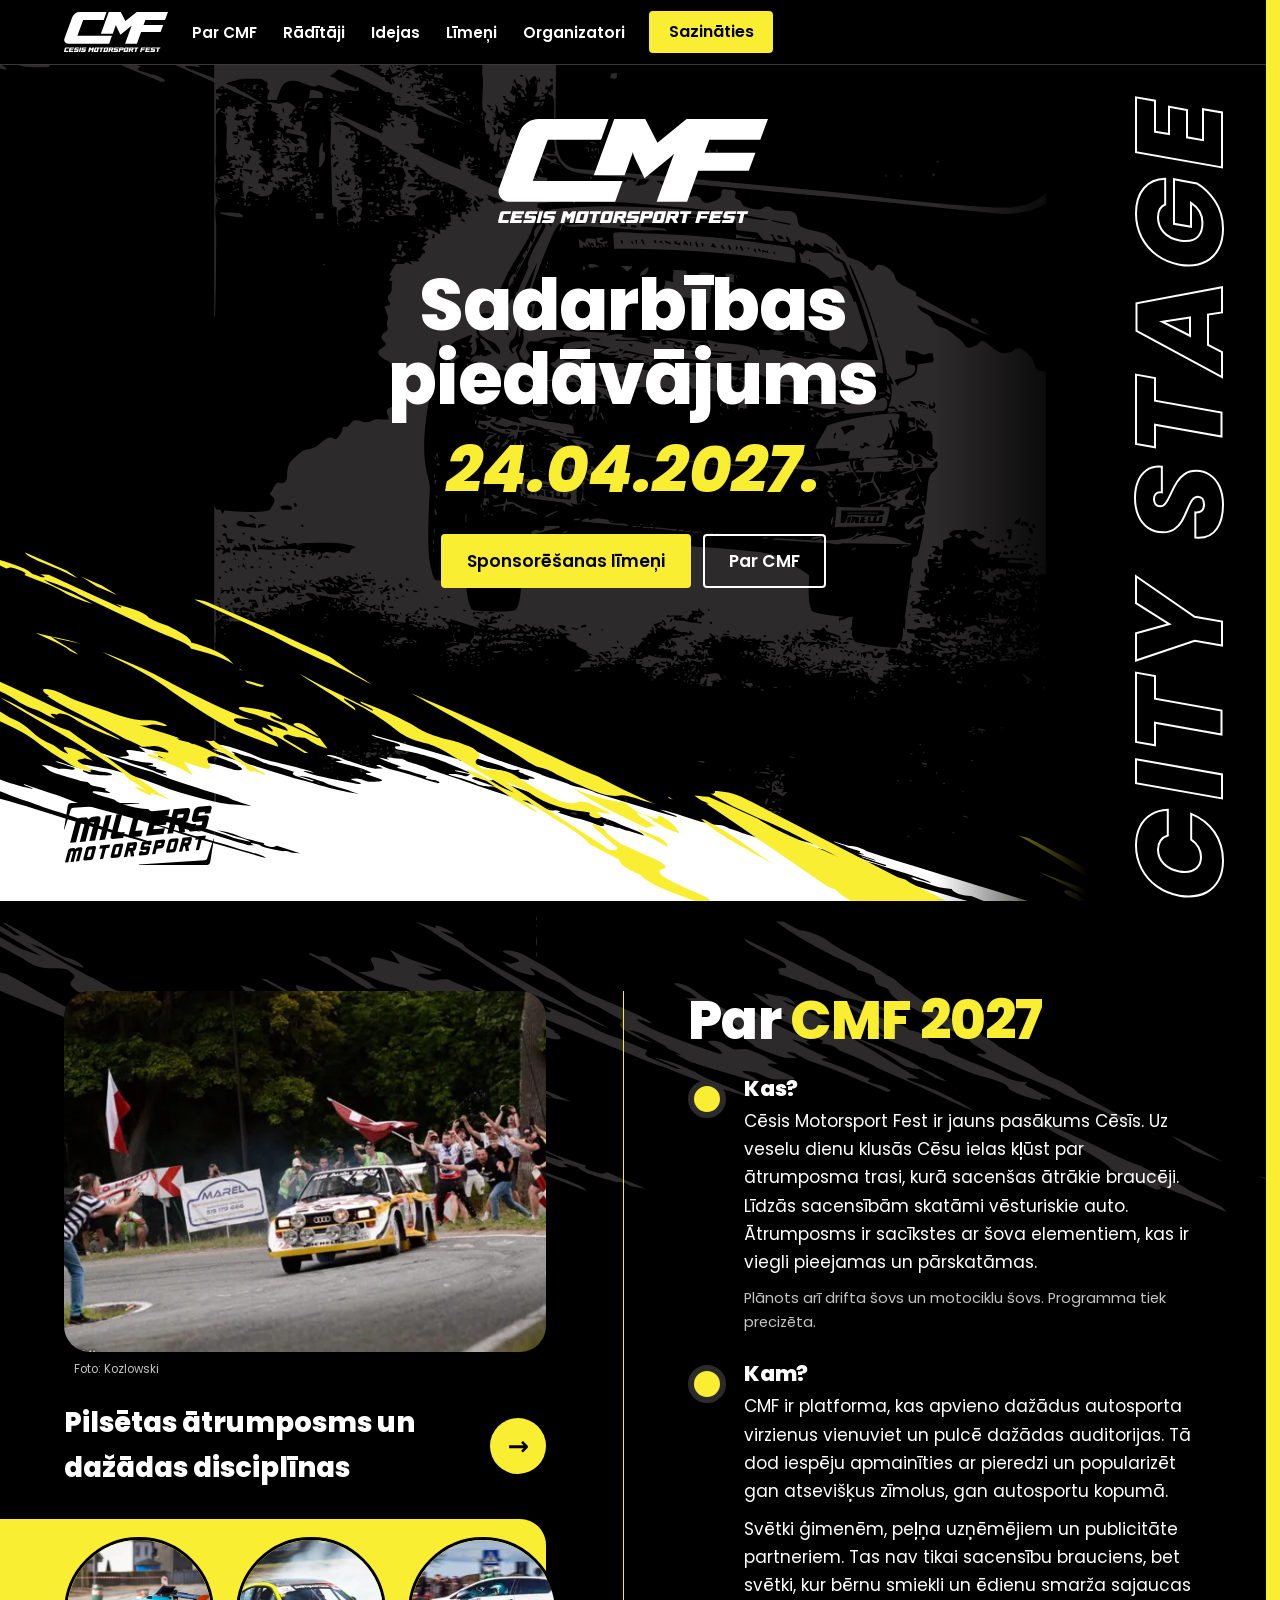
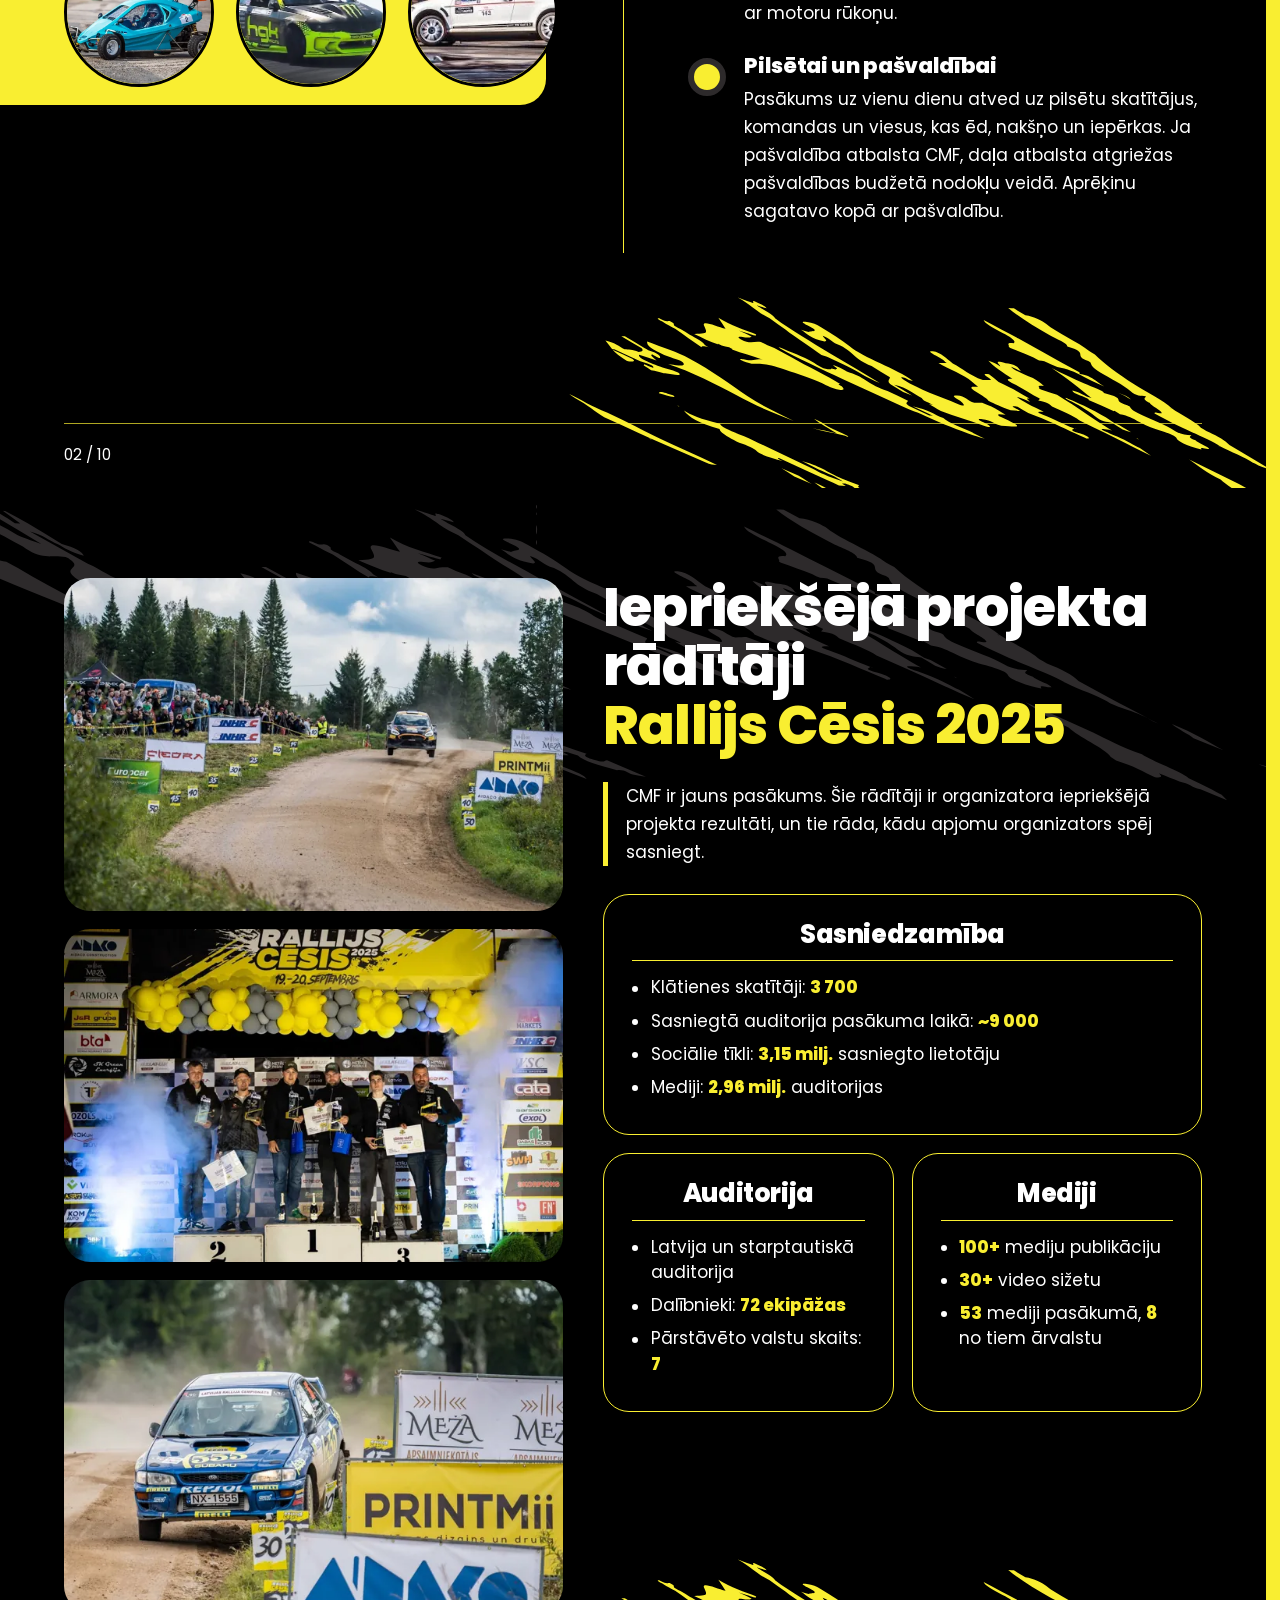
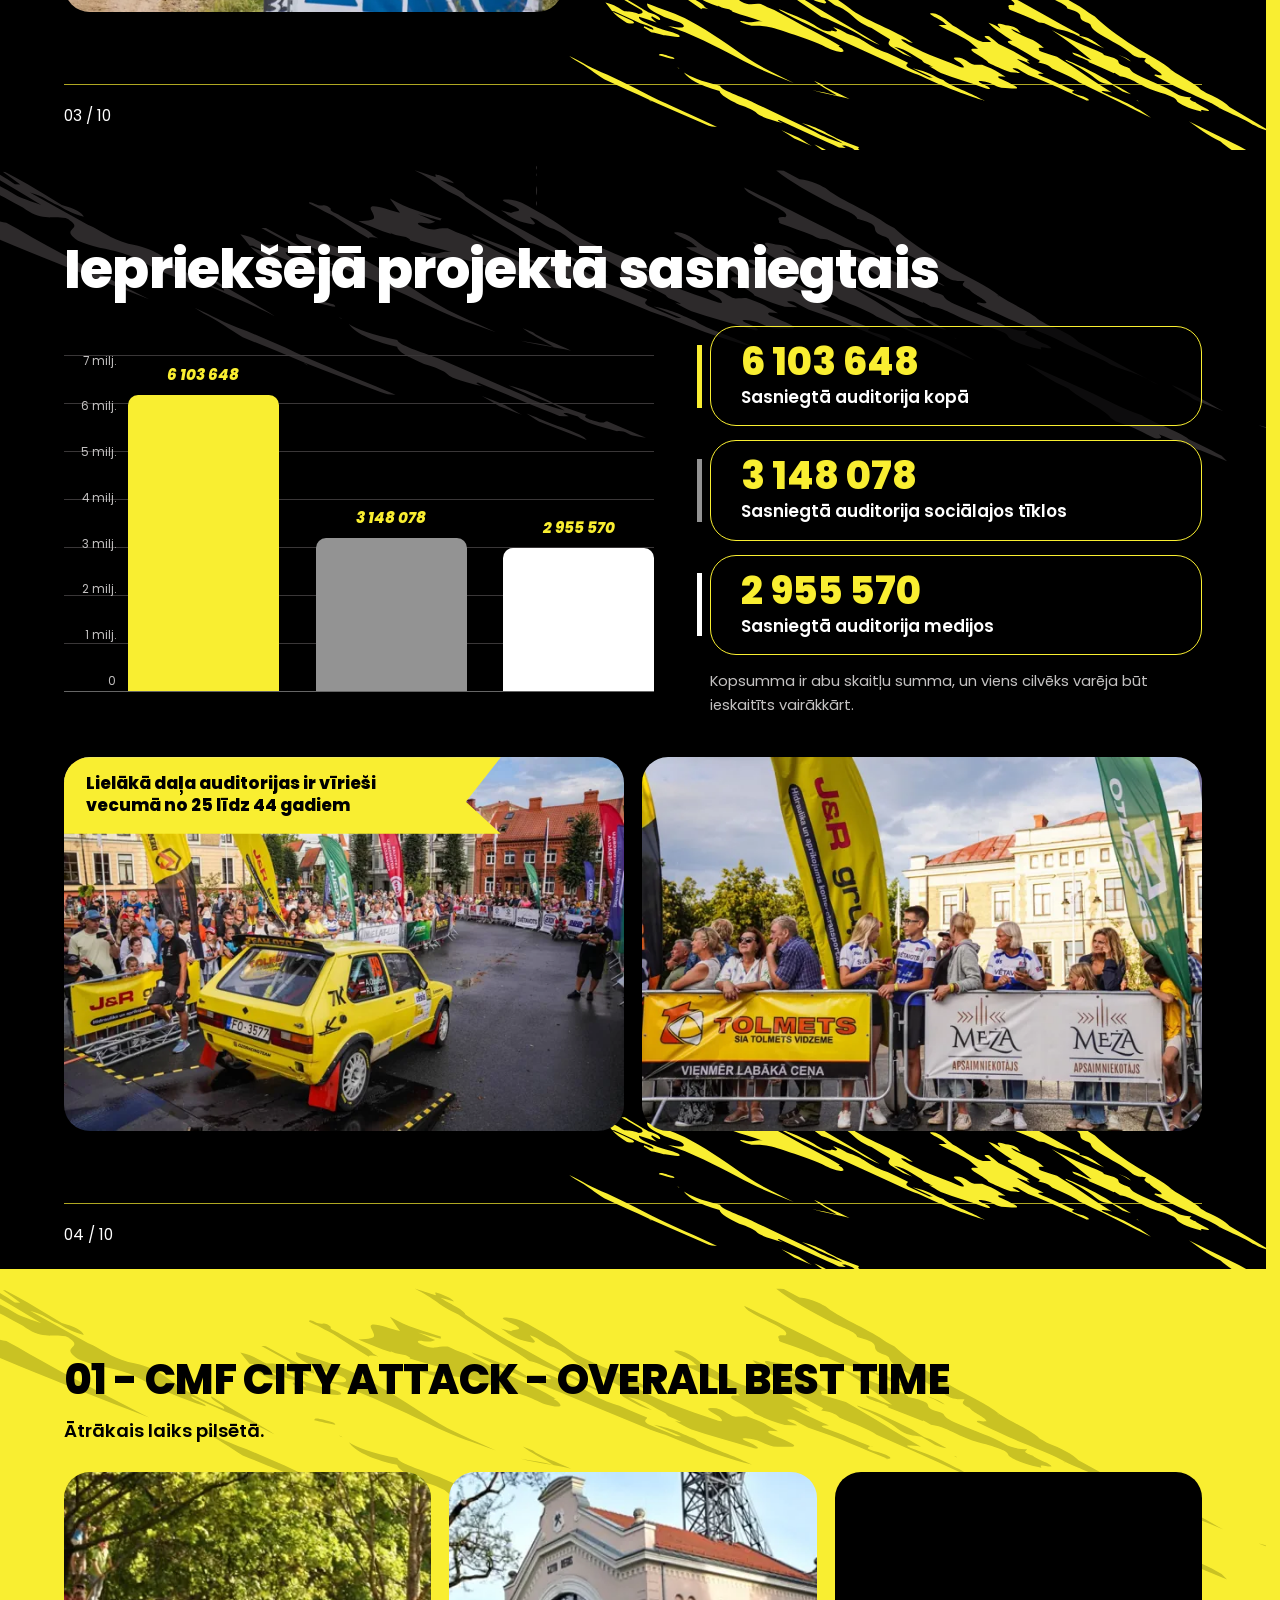
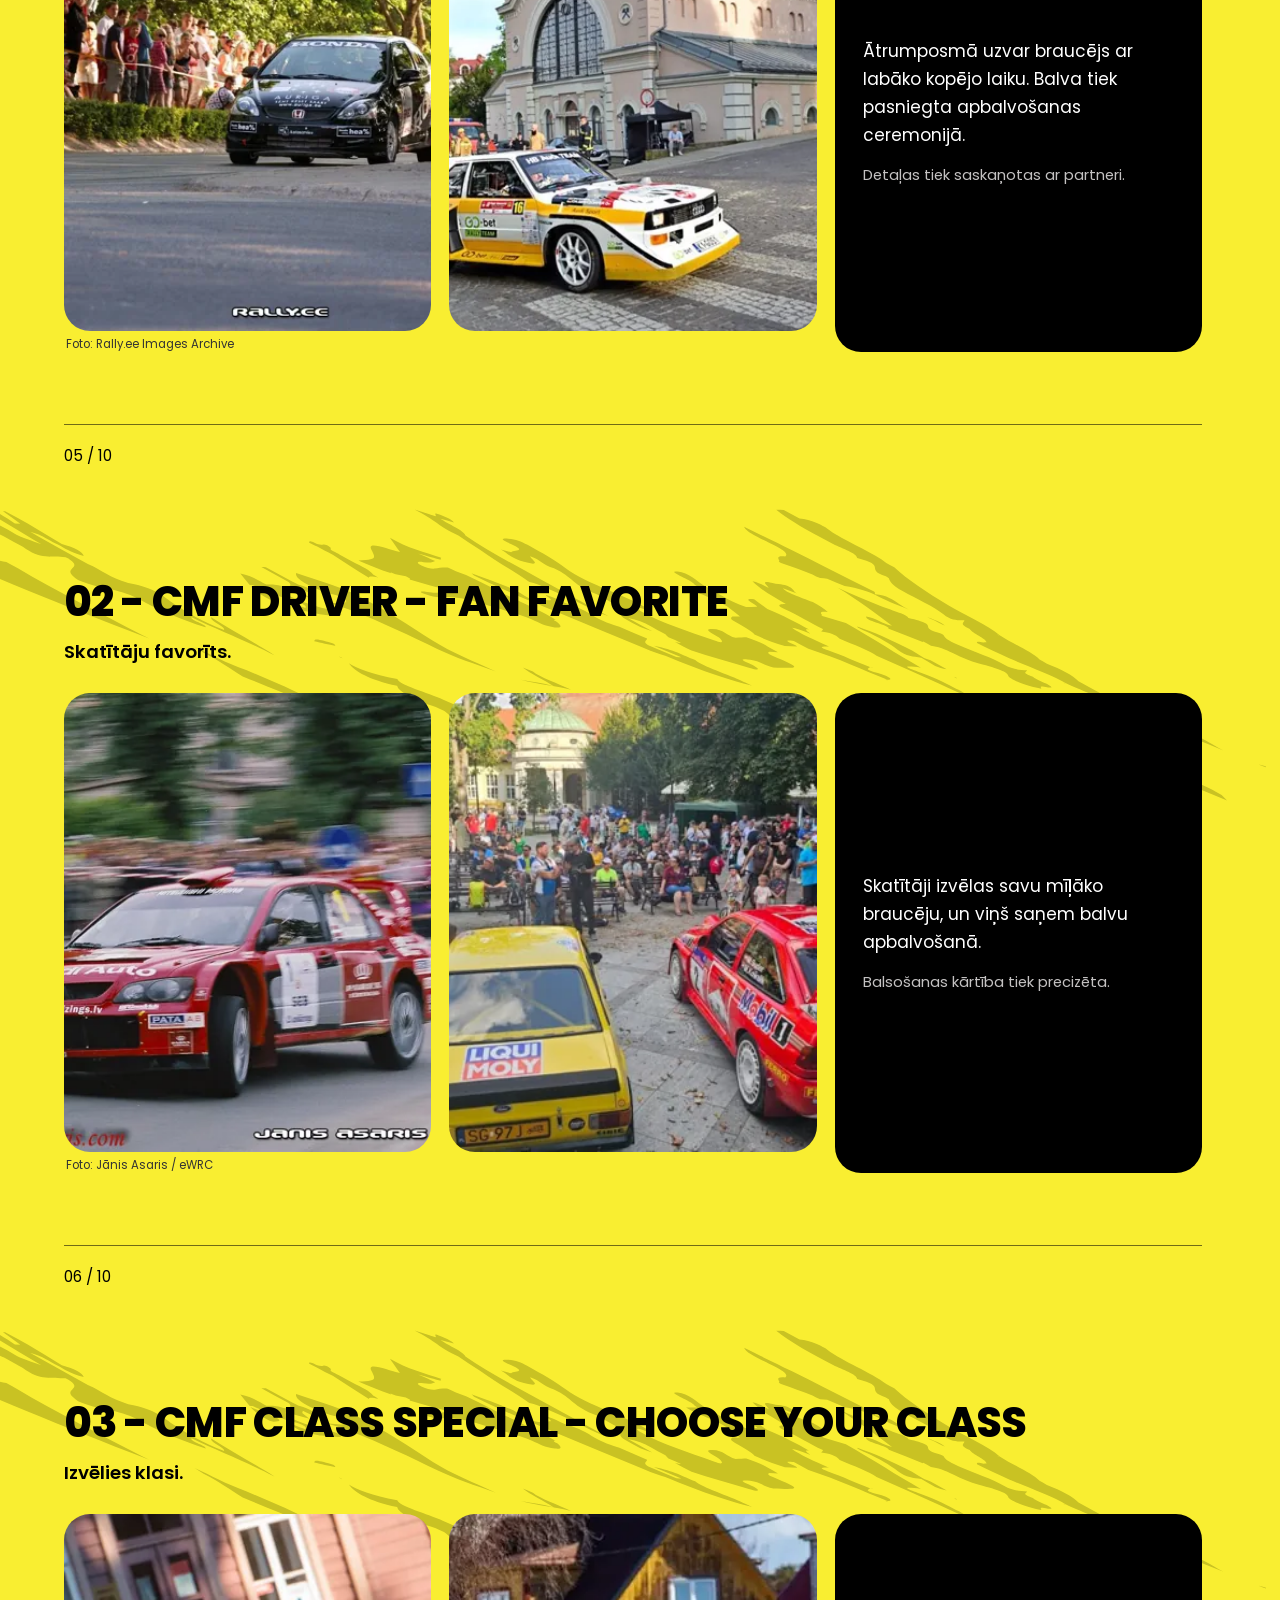
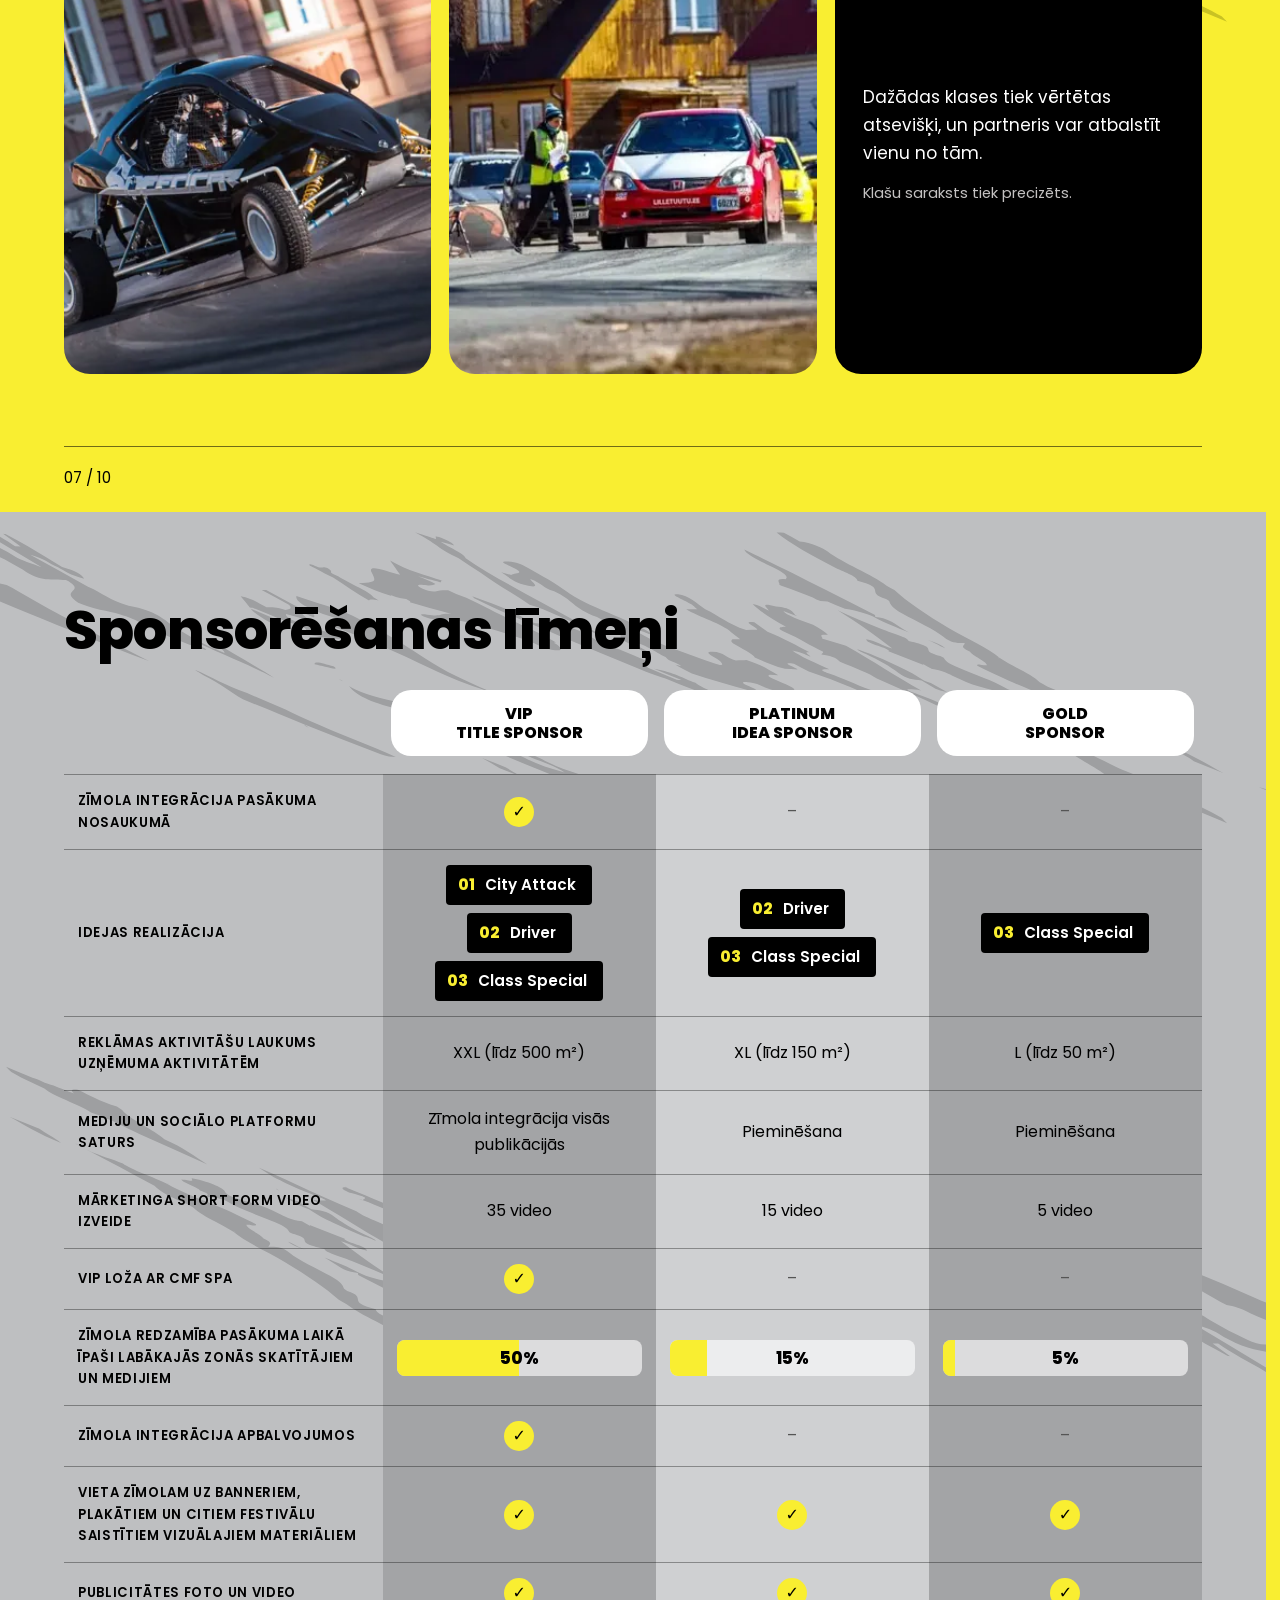
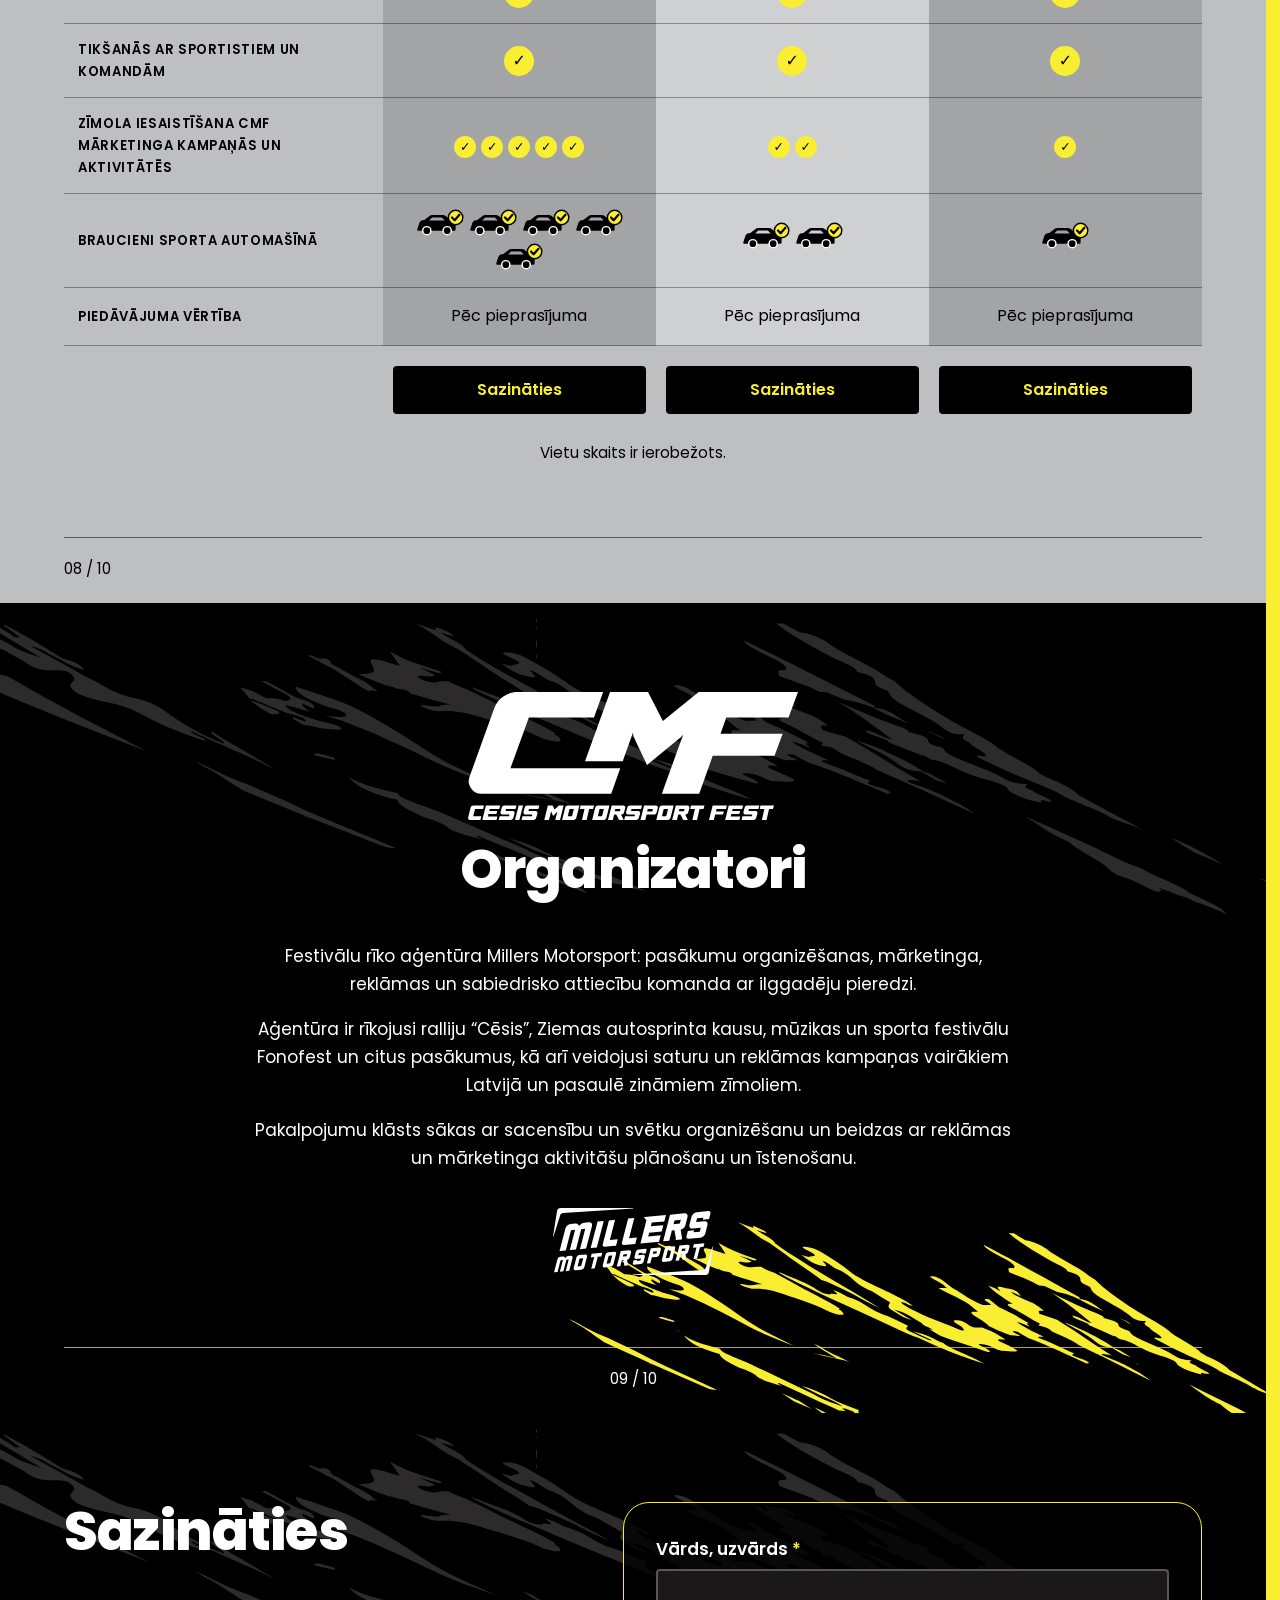
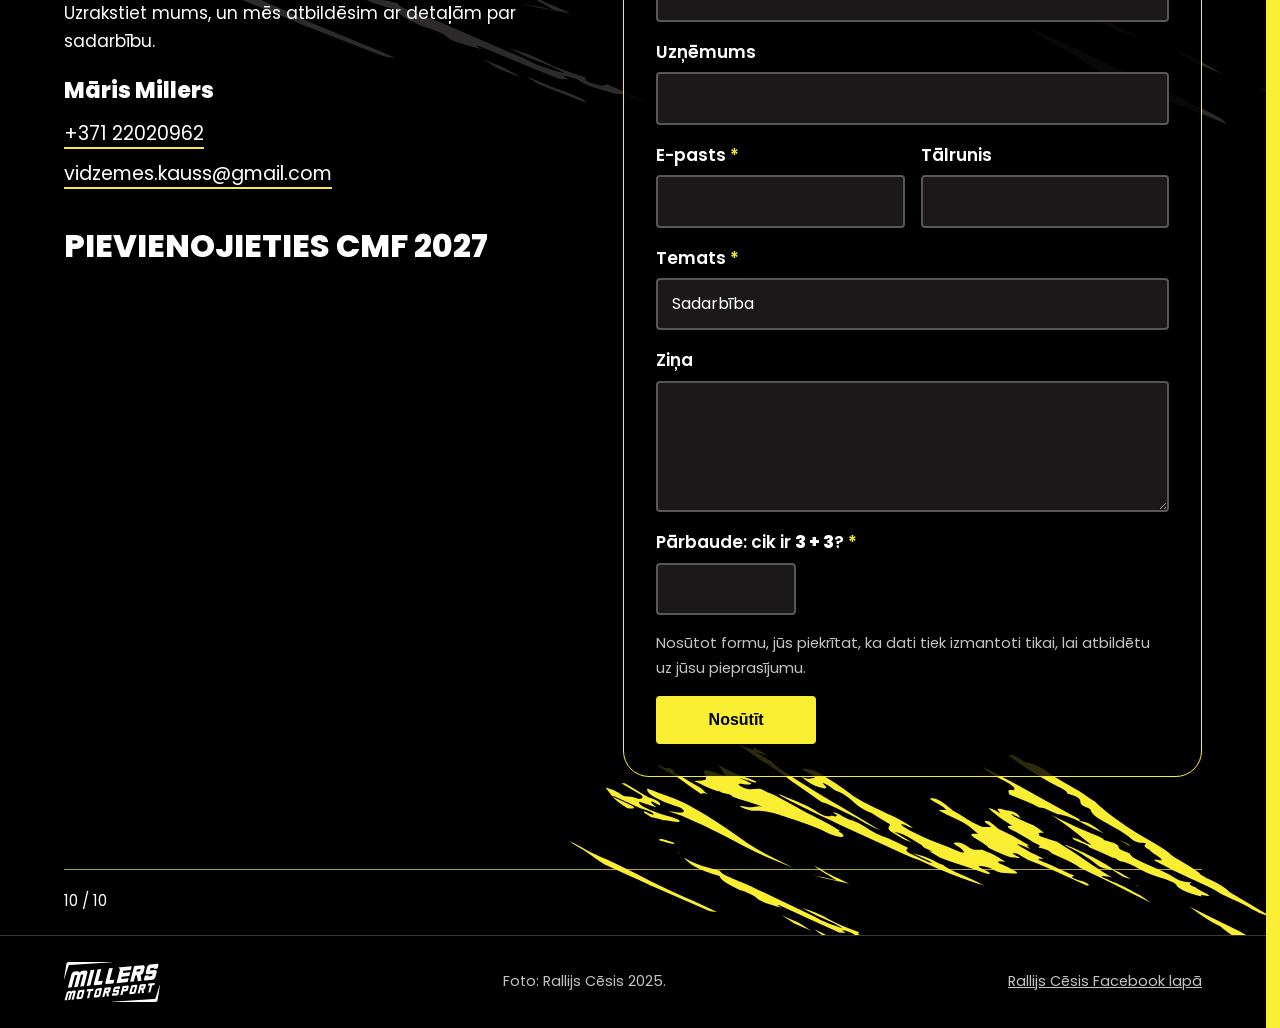
==== commit 22422df0: "Replace photos per new layout, centred desktop cover, equal level columns" ====
--- a/sponsori/index.html
+++ b/sponsori/index.html
@@ -65,12 +65,13 @@
 <section class="slide" id="par-cmf">
   <div class="slide-in split">
     <div>
-      <figure class="big-photo" style="margin:0"><img src="img/about-a-1200.webp" srcset="img/about-a-640.webp 640w, img/about-a-1200.webp 1200w" sizes="(min-width:960px) 480px, 100vw" width="1200" height="899" alt="Rallija auto uz starta rampas zem Rallijs Cēsis arkas, pa labi balts obelisks" loading="lazy"></figure>
-      <p class="cap">Ātrumposms un vēsturiskie auto <span class="ring" aria-hidden="true">→</span></p>
+      <figure class="big-photo" style="margin:0"><img src="img/marel-1200.webp" srcset="img/marel-640.webp 640w, img/marel-1200.webp 1200w" sizes="(min-width:960px) 480px, 100vw" width="780" height="470" alt="Audi quattro rallija auto virāžā, aiz tā skatītāji un reklāmas baneris" loading="lazy"></figure>
+      <p class="pcap" style="margin-top:8px">Foto: Kozlowski</p>
+      <p class="cap">Pilsētas ātrumposms un dažādas disciplīnas <span class="ring" aria-hidden="true">→</span></p>
       <div class="dots" aria-hidden="true">
-        <img src="img/p613-640.webp" alt="" width="150" height="150" loading="lazy">
-        <img src="img/p405-640.webp" alt="" width="150" height="150" loading="lazy">
-        <img src="img/idea3-a-640.webp" alt="" width="150" height="150" loading="lazy">
+        <img src="img/bug1-640.webp" alt="" width="150" height="150" loading="lazy">
+        <img src="img/drift-640.webp" alt="" width="150" height="150" loading="lazy">
+        <img src="img/golf-640.webp" alt="" width="150" height="150" loading="lazy">
       </div>
     </div>
     <div class="copy">
@@ -101,9 +102,9 @@
 <section class="slide" id="raditaji">
   <div class="slide-in cols3">
     <div class="photos">
-      <img src="img/reach-b-1200.webp" srcset="img/reach-b-640.webp 640w, img/reach-b-1200.webp 1200w" sizes="(min-width:960px) 460px, 100vw" width="1200" height="800" alt="Rallija auto lido pāri kalniņam, uz nogāzes sēž skatītāji" loading="lazy">
-      <img src="img/p800-1200.webp" srcset="img/p800-640.webp 640w, img/p800-1200.webp 1200w" sizes="(min-width:960px) 460px, 100vw" width="1200" height="800" alt="Apbalvošana Cēsu laukumā: uzvarētāji uz pjedestāla" loading="lazy">
-      <figure class="pw2"><img src="img/n5-1200.webp" alt="Dzeltens Mitsubishi Lancer lec pāri ielas kalniņam, tālāk pūlis aiz barjeras" width="1200" height="800" loading="lazy"><figcaption class="pcap">Foto: Jānis Asaris / eWRC</figcaption></figure>
+      <img src="img/jump-1200.webp" srcset="img/jump-640.webp 640w, img/jump-1200.webp 1200w" sizes="(min-width:960px) 460px, 100vw" width="1200" height="800" alt="Rallija auto lido pāri ceļa kalniņam, pa kreisi skatītāji aiz barjeras" loading="lazy">
+      <img src="img/podium-1200.webp" srcset="img/podium-640.webp 640w, img/podium-1200.webp 1200w" sizes="(min-width:960px) 460px, 100vw" width="1200" height="829" alt="Apbalvošana Rallijs Cēsis 2025: uzvarētāji uz pjedestāla zem balonu arkas" loading="lazy">
+      <img src="img/subaru-1200.webp" srcset="img/subaru-640.webp 640w, img/subaru-1200.webp 1200w" sizes="(min-width:960px) 460px, 100vw" width="1200" height="800" alt="Zils Subaru rallija auto ar sponsoru baneriem ceļmalā" loading="lazy">
     </div>
     <div>
       <h2 class="title head-r">Iepriekšējā projekta rādītāji<br><span class="y">Rallijs Cēsis 2025</span></h2>
@@ -160,8 +161,8 @@
       </div>
     </div>
     <div class="bottom-photos">
-      <figure class="pic" style="margin:0"><img src="img/idea2-a-1200.webp" srcset="img/idea2-a-640.webp 640w, img/idea2-a-1200.webp 1200w" sizes="(min-width:760px) 560px, 100vw" width="1200" height="800" alt="Sarkans Audi uz rampas, aiz barjeras skatītāji" loading="lazy"><figcaption class="splash">Lielākā daļa auditorijas ir vīrieši vecumā no 25 līdz 44 gadiem</figcaption></figure>
-      <div><figure class="pic" style="margin:0"><img src="img/n4-1200.webp" alt="Zaļš Mitsubishi Lancer uz pilsētas ielas, abās pusēs skatītāji" width="1200" height="800" loading="lazy"></figure><p class="pcap">Foto: Jānis Asaris / eWRC</p></div>
+      <figure class="pic" style="margin:0"><img src="img/yel-1200.webp" srcset="img/yel-640.webp 640w, img/yel-1200.webp 1200w" sizes="(min-width:760px) 560px, 100vw" width="1200" height="800" alt="Dzeltens vēsturisks VW Golf uz starta rampas pilsētas laukumā, apkārt skatītāji" loading="lazy"><figcaption class="splash">Lielākā daļa auditorijas ir vīrieši vecumā no 25 līdz 44 gadiem</figcaption></figure>
+      <figure class="pic" style="margin:0"><img src="img/crowd-1200.webp" srcset="img/crowd-640.webp 640w, img/crowd-1200.webp 1200w" sizes="(min-width:760px) 560px, 100vw" width="1200" height="800" alt="Skatītāji pie barjerām ar reklāmas baneriem pilsētas laukumā" loading="lazy"></figure>
     </div>
   </div>
   <div class="slide-foot">04 / 10</div>
@@ -174,8 +175,8 @@
     <h2 class="ytitle">01 - CMF City Attack - Overall best time</h2>
     <p class="ysub">Ātrākais laiks pilsētā.</p>
     <div class="igrid">
-      <figure class="pic" style="margin:0"><img src="img/idea1-a-1200.webp" alt="Zils Subaru uz starta rampas dūmu mākonī" width="1200" height="800" loading="lazy"></figure>
-      <figure class="pw"><div class="pic"><img src="img/n0-1200.webp" alt="Dzeltens Mitsubishi Lancer Evolution ielas virājā, aiz tā skatītāji pie barjeras" width="1200" height="800" loading="lazy"></div><figcaption class="pcap">Foto: Rally.ee Images Archive</figcaption></figure>
+      <figure class="pw"><div class="pic"><img src="img/honda-1200.webp" srcset="img/honda-640.webp 640w, img/honda-1200.webp 1200w" sizes="(min-width:900px) 340px, 100vw" width="1120" height="747" alt="Melns Honda Civic uz ielas, aiz barjeras skatītāji zem kokiem" loading="lazy"></div><figcaption class="pcap">Foto: Rally.ee Images Archive</figcaption></figure>
+      <figure class="pw"><div class="pic"><img src="img/audi2-1200.webp" srcset="img/audi2-640.webp 640w, img/audi2-1200.webp 1200w" sizes="(min-width:900px) 340px, 100vw" width="850" height="567" alt="Dzeltens Audi quattro virāžā pie liela rozā ēkas" loading="lazy"></div></figure>
       <div class="itext">
         <p>Ātrumposmā uzvar braucējs ar labāko kopējo laiku. Balva tiek pasniegta apbalvošanas ceremonijā.</p>
         <p class="note">Detaļas tiek saskaņotas ar partneri.</p>
@@ -191,8 +192,8 @@
     <h2 class="ytitle">02 - CMF Driver - Fan favorite</h2>
     <p class="ysub">Skatītāju favorīts.</p>
     <div class="igrid">
-      <figure class="pic" style="margin:0"><img src="img/idea2-b-1200.webp" alt="Zils Subaru no aizmugures, aiz barjeras skatītāji" width="1200" height="800" loading="lazy"></figure>
-      <figure class="pw"><div class="pic"><img src="img/n3-1200.webp" alt="Balts Subaru uz diviem riteņiem pilsētas krustojumā, apkārt skatītāju pūlis" width="1200" height="800" loading="lazy"></div><figcaption class="pcap">Foto: Jānis Asaris / eWRC</figcaption></figure>
+      <figure class="pw"><div class="pic"><img src="img/redmit-1200.webp" srcset="img/redmit-640.webp 640w, img/redmit-1200.webp 1200w" sizes="(min-width:900px) 340px, 100vw" width="1200" height="800" alt="Sarkans Mitsubishi rallija auto kustībā uz pilsētas ielas" loading="lazy"></div><figcaption class="pcap">Foto: Jānis Asaris / eWRC</figcaption></figure>
+      <figure class="pw"><div class="pic"><img src="img/twocars-1200.webp" srcset="img/twocars-640.webp 640w, img/twocars-1200.webp 1200w" sizes="(min-width:900px) 340px, 100vw" width="1000" height="562" alt="Divi rallija auto laukumā, aiz tiem skatītāju pūlis" loading="lazy"></div></figure>
       <div class="itext">
         <p>Skatītāji izvēlas savu mīļāko braucēju, un viņš saņem balvu apbalvošanā.</p>
         <p class="note">Balsošanas kārtība tiek precizēta.</p>
@@ -208,8 +209,8 @@
     <h2 class="ytitle">03 - CMF Class Special - Choose your class</h2>
     <p class="ysub">Izvēlies klasi.</p>
     <div class="igrid">
-      <figure class="pw"><div class="pic"><img src="img/n1-1200.webp" alt="Melns Honda Civic uz ielas, aiz barjeras skatītāji zem kokiem" width="1200" height="800" loading="lazy"></div><figcaption class="pcap">Foto: Rally.ee Images Archive</figcaption></figure>
-      <figure class="pic" style="margin:0"><img src="img/idea3-b-1200.webp" alt="Dzeltens vēsturisks Lada rallija auto, ap to skatītāji" width="1200" height="800" loading="lazy"></figure>
+      <figure class="pw"><div class="pic"><img src="img/bug2-1200.webp" srcset="img/bug2-640.webp 640w, img/bug2-1200.webp 1200w" sizes="(min-width:900px) 340px, 100vw" width="1200" height="800" alt="Melns speedcar bagijs slīpā virāžā pie koka ēkas" loading="lazy"></div></figure>
+      <figure class="pw"><div class="pic"><img src="img/redhonda-1200.webp" srcset="img/redhonda-640.webp 640w, img/redhonda-1200.webp 1200w" sizes="(min-width:900px) 340px, 100vw" width="750" height="500" alt="Vairāki auto uz ielas, priekšplānā sarkans Honda Civic" loading="lazy"></div></figure>
       <div class="itext">
         <p>Dažādas klases tiek vērtētas atsevišķi, un partneris var atbalstīt vienu no tām.</p>
         <p class="note">Klašu saraksts tiek precizēts.</p>
--- a/sponsori/style.css
+++ b/sponsori/style.css
@@ -301,4 +301,20 @@
 .slide:not(.light) .pcap{display:inline-block;background:#000;padding:2px 8px;border-radius:3px;color:var(--muted)}
 .igrid .pw{display:flex;flex-direction:column;min-height:0}
 .igrid .pw .pic{flex:1;min-height:0}
-@media (min-width:900px){.igrid>.pic img,.igrid .pw .pic img{height:100%}}
+
+/* desktop cover: everything centred, the car stencil in the middle */
+@media (min-width:861px){
+  .cover{justify-content:center}
+  .cover-art{inset:auto;left:50%;right:auto;bottom:0;height:128%;width:auto;aspect-ratio:842/595;transform:translateX(-70%);background-size:100% 100%;background-position:0 0;
+    -webkit-mask-image:linear-gradient(90deg,transparent 0,#000 10%,#000 90%,transparent 100%);mask-image:linear-gradient(90deg,transparent 0,#000 10%,#000 90%,transparent 100%)}
+  .cover-in{max-width:none;text-align:center}
+  .cover .big-logo{margin-left:auto;margin-right:auto}
+  .cover h1{margin-left:auto;margin-right:auto}
+  .cover .actions{justify-content:center}
+}
+
+/* sponsor levels: three equal columns */
+table{table-layout:fixed}
+thead th:first-child{width:28%}
+.igrid{align-items:start}
+.igrid .itext{align-self:stretch}
